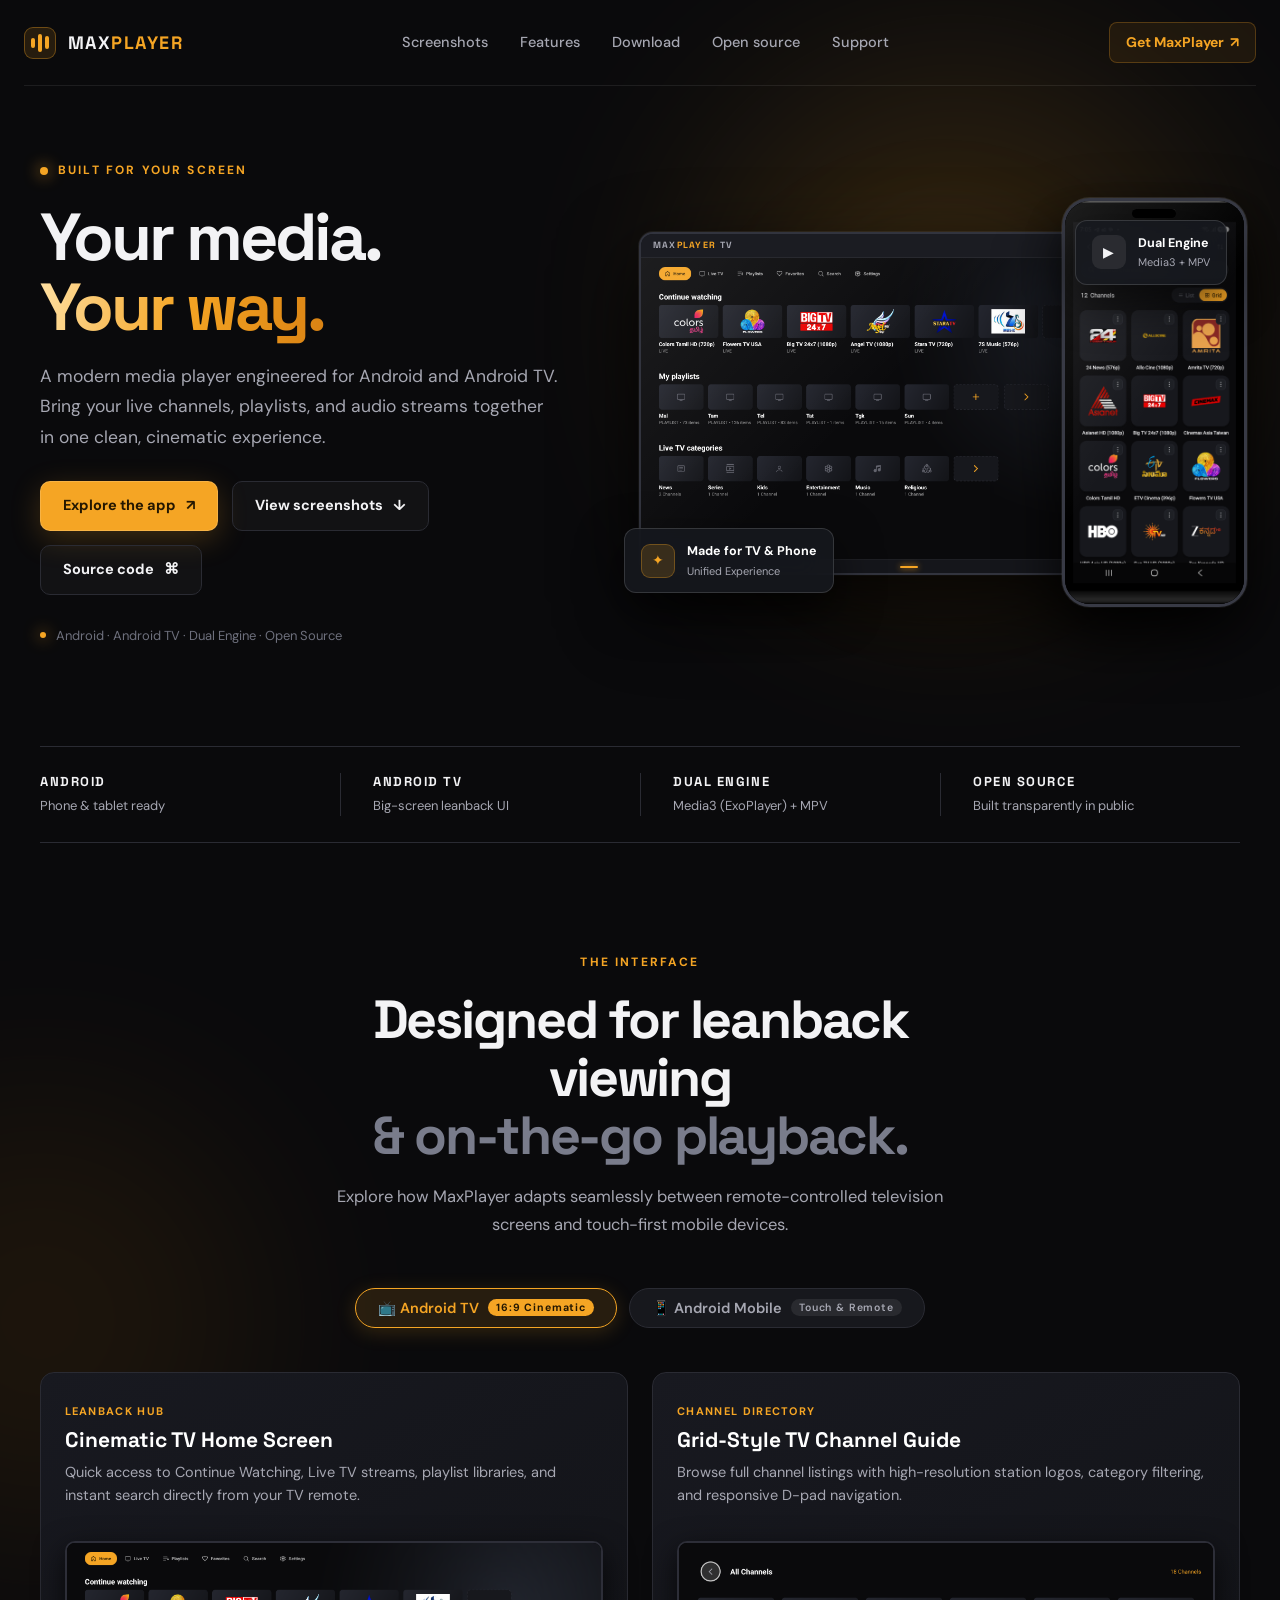
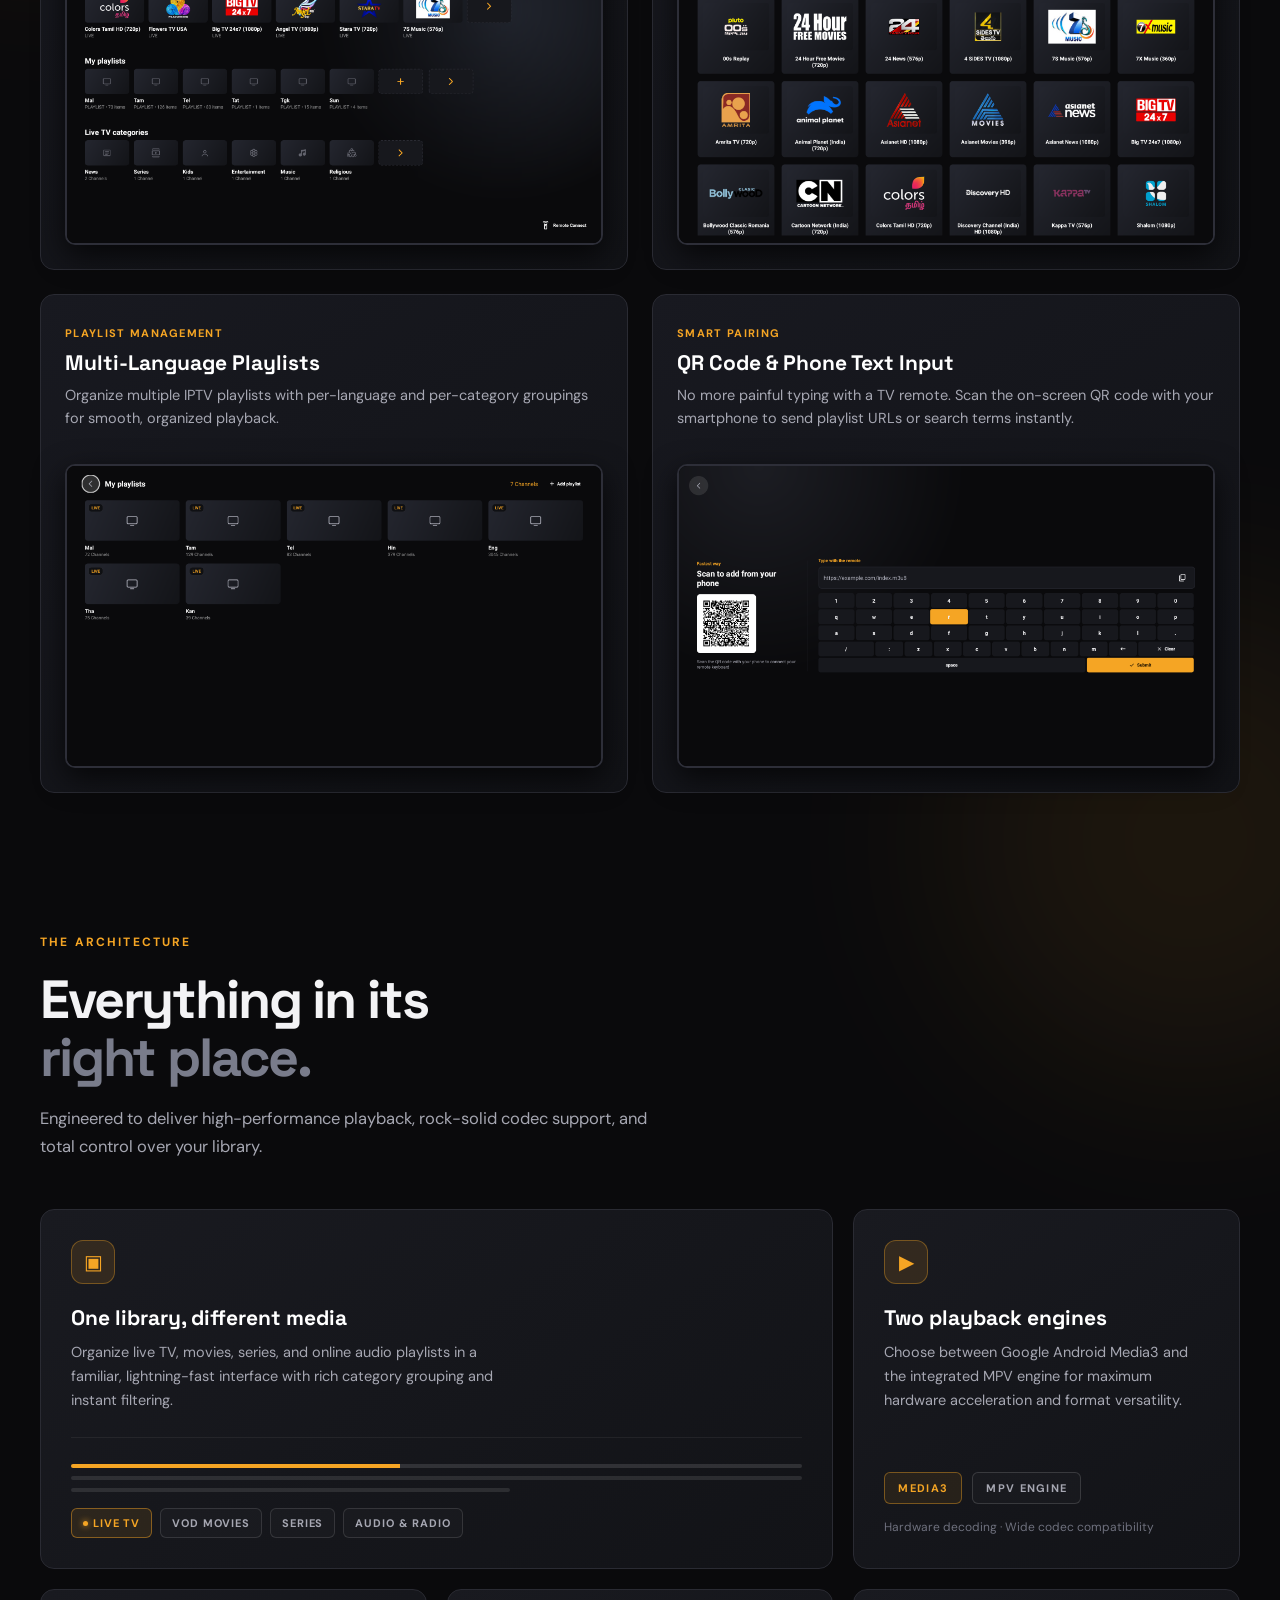
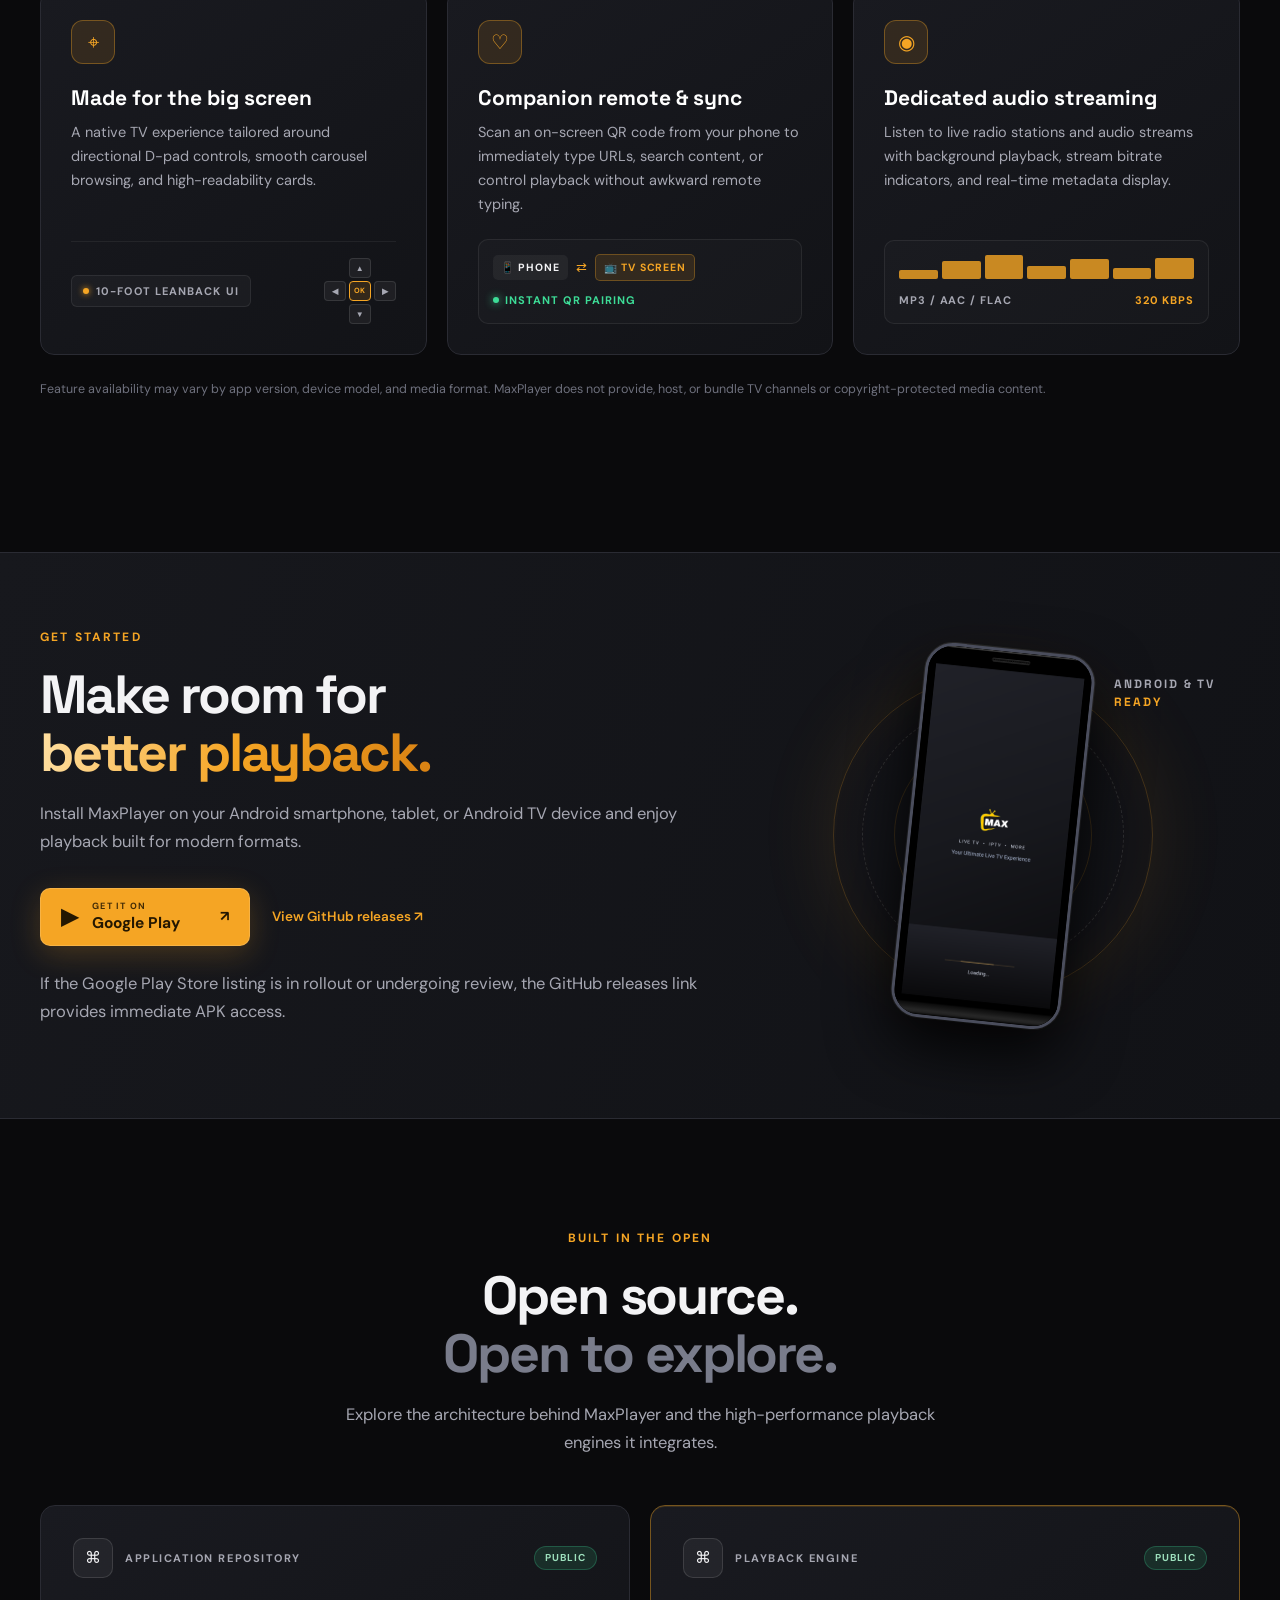
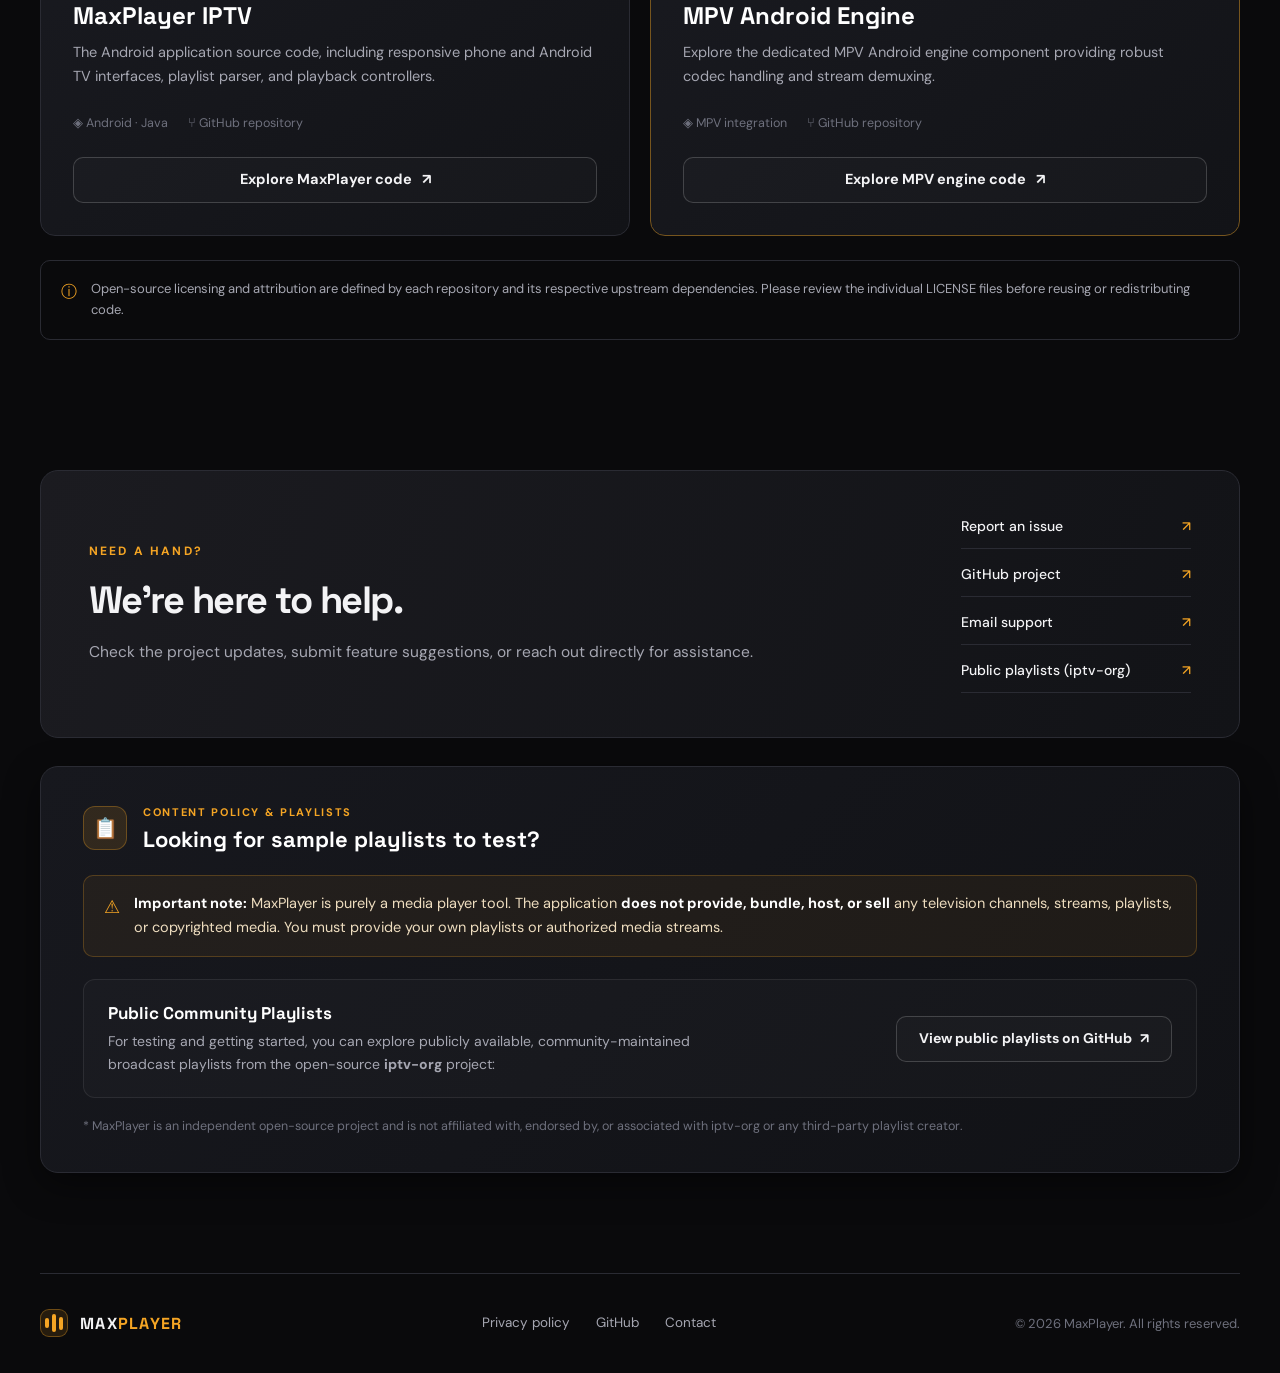
==== index.html @ a8c52d65 "Add files via upload" ====
<!doctype html>
<html lang="en">
<head>
  <meta charset="utf-8">
  <meta name="viewport" content="width=device-width, initial-scale=1">
  <meta name="theme-color" content="#0A0A0C">
  <meta name="description" content="MaxPlayer — a modern IPTV and media player for Android and Android TV with dual playback engine support (Media3 & MPV).">
  
  <!-- Open Graph / Facebook -->
  <meta property="og:type" content="website">
  <meta property="og:site_name" content="MaxPlayer">
  <meta property="og:title" content="MaxPlayer — Your media, your way">
  <meta property="og:description" content="A modern media player engineered for Android and Android TV with dual playback engine support (Media3 & MPV).">
  <meta property="og:image" content="assets/phone/grid-movies.png">

  <!-- Twitter -->
  <meta name="twitter:card" content="summary_large_image">
  <meta name="twitter:title" content="MaxPlayer — Your media, your way">
  <meta name="twitter:description" content="A modern media player engineered for Android and Android TV with dual playback engine support (Media3 & MPV).">
  <meta name="twitter:image" content="assets/phone/grid-movies.png">

  <title>MaxPlayer — Your media, your way</title>
  <link rel="icon" href="assets/favicon.svg" type="image/svg+xml">
  <link rel="apple-touch-icon" href="assets/favicon.svg">
  <link rel="preconnect" href="https://fonts.googleapis.com">
  <link rel="preconnect" href="https://fonts.gstatic.com" crossorigin>
  <link href="https://fonts.googleapis.com/css2?family=DM+Sans:ital,opsz,wght@0,9..40,400;0,9..40,500;0,9..40,600;0,9..40,700;1,9..40,400&family=Space+Grotesk:wght@400;500;600;700&display=swap" rel="stylesheet">
  <link rel="stylesheet" href="styles.css">

  <!-- Structured Data (JSON-LD) -->
  <script type="application/ld+json">
  {
    "@context": "https://schema.org",
    "@type": "SoftwareApplication",
    "name": "MaxPlayer",
    "operatingSystem": "Android, Android TV",
    "applicationCategory": "MultimediaApplication",
    "offers": {
      "@type": "Offer",
      "price": "0",
      "priceCurrency": "USD"
    },
    "author": {
      "@type": "Organization",
      "name": "Maxlab Solution"
    },
    "description": "Modern media player for Android and Android TV with dual playback engine support (Media3 & MPV)."
  }
  </script>
</head>
<body>
  <div class="ambient ambient-one"></div>
  <div class="ambient ambient-two"></div>
  <div class="ambient ambient-three"></div>

  <header class="site-header">
    <a class="brand" href="#home" aria-label="MaxPlayer home">
      <span class="brand-mark"><span></span><span></span><span></span></span>
      <span>MAX<span class="accent">PLAYER</span></span>
    </a>
    <button class="menu-toggle" aria-label="Open navigation" aria-expanded="false">☰</button>
    <nav class="nav-links">
      <a href="#screens">Screenshots</a>
      <a href="#features">Features</a>
      <a href="#download">Download</a>
      <a href="#opensource">Open source</a>
      <a href="#support">Support</a>
    </nav>
    <a class="header-cta" href="#download">Get MaxPlayer <span>↗</span></a>
  </header>

  <main id="home">
    <!-- Hero Section -->
    <section class="hero section-wrap">
      <div class="hero-copy">
        <div class="eyebrow"><span class="pulse"></span> BUILT FOR YOUR SCREEN</div>
        <h1>Your media.<br><span class="gradient-text">Your way.</span></h1>
        <p class="hero-lead">A modern media player engineered for Android and Android TV. Bring your live channels, playlists, and audio streams together in one clean, cinematic experience.</p>
        <div class="hero-actions">
          <a class="button button-primary" href="#download">Explore the app <span>↗</span></a>
          <a class="button button-quiet" href="#screens">View screenshots <span>↓</span></a>
          <a class="button button-quiet" href="https://github.com/mr-bipolar/maxPlayer-iptv" target="_blank" rel="noopener noreferrer">Source code <span>⌘</span></a>
        </div>
        <div class="hero-meta"><span class="meta-dot"></span> Android · Android TV · Dual Engine · Open Source</div>
      </div>

      <div class="hero-art" aria-label="MaxPlayer user interface showcase">
        <div class="screen-glow"></div>
        <div class="hero-device-stage">
          <!-- Android TV Mockup -->
          <div class="hero-tv-mockup">
            <div class="tv-bezel-top">
              <span class="tv-brand-pill">MAX<span>PLAYER</span> TV</span>
              <span class="tv-status-badge"><i></i> LIVE</span>
            </div>
            <div class="tv-screen-wrap">
              <img src="assets/Tv/Img_1793878780.png" alt="MaxPlayer on Android TV home interface" class="zoomable-img" data-caption="MaxPlayer Android TV Home Screen" loading="eager" fetchpriority="high" decoding="async">
              <div class="tv-screen-glass"></div>
            </div>
            <div class="tv-bezel-bottom">
              <div class="tv-chin-led"></div>
            </div>
          </div>

          <!-- Android Phone Mockup (Top phone image: grid-movies / entertainment) -->
          <div class="hero-phone-mockup">
            <div class="phone-island"></div>
            <div class="phone-screen-wrap">
              <img src="assets/phone/grid-movies.png" alt="MaxPlayer on Android phone - Entertainment & Movie Grid" class="zoomable-img" data-caption="MaxPlayer Mobile - Entertainment & Movie Grid" loading="eager" fetchpriority="high" decoding="async">
              <div class="phone-glass-glare"></div>
            </div>
          </div>

          <!-- Floating Badges -->
          <div class="float-chip chip-top">
            <span class="chip-icon">▶</span>
            <span><b>Dual Engine</b><small>Media3 + MPV</small></span>
          </div>
          <div class="float-chip chip-bottom">
            <span class="chip-icon amber">✦</span>
            <span><b>Made for TV & Phone</b><small>Unified Experience</small></span>
          </div>
        </div>
      </div>
    </section>

    <!-- Trust Strip -->
    <section class="trust-strip section-wrap">
      <div><strong>ANDROID</strong><span>Phone & tablet ready</span></div>
      <div><strong>ANDROID TV</strong><span>Big-screen leanback UI</span></div>
      <div><strong>DUAL ENGINE</strong><span>Media3 (ExoPlayer) + MPV</span></div>
      <div><strong>OPEN SOURCE</strong><span>Built transparently in public</span></div>
    </section>

    <!-- Screenshots Showcase Section -->
    <section class="section-wrap section-block screens-section" id="screens">
      <div class="section-heading centered">
        <div class="eyebrow">THE INTERFACE</div>
        <h2>Designed for leanback viewing<br><span class="muted-heading">& on-the-go playback.</span></h2>
        <p>Explore how MaxPlayer adapts seamlessly between remote-controlled television screens and touch-first mobile devices.</p>
      </div>

      <!-- Tab Switcher -->
      <div class="screens-tabs-wrap">
        <button class="tab-btn active" data-tab="tv">
          <span>📺 Android TV</span>
          <span class="tab-badge">16:9 Cinematic</span>
        </button>
        <button class="tab-btn" data-tab="phone">
          <span>📱 Android Mobile</span>
          <span class="tab-badge">Touch & Remote</span>
        </button>
      </div>

      <!-- TV Screenshots Grid -->
      <div class="screens-tab-content active" id="tab-tv">
        <div class="tv-showcase-grid">
          <article class="tv-card">
            <div class="tv-card-header">
              <span class="tv-card-badge">LEANBACK HUB</span>
              <h3>Cinematic TV Home Screen</h3>
              <p>Quick access to Continue Watching, Live TV streams, playlist libraries, and instant search directly from your TV remote.</p>
            </div>
            <div class="tv-device-frame zoomable-img" data-caption="MaxPlayer Android TV - Cinematic Home Screen" data-src="assets/Tv/Img_1793878780.png">
              <img src="assets/Tv/Img_1793878780.png" alt="MaxPlayer TV Home and Continue Watching screen" loading="lazy" decoding="async">
              <div class="zoom-overlay"><span>🔍 Click to preview</span></div>
            </div>
          </article>

          <article class="tv-card">
            <div class="tv-card-header">
              <span class="tv-card-badge">CHANNEL DIRECTORY</span>
              <h3>Grid-Style TV Channel Guide</h3>
              <p>Browse full channel listings with high-resolution station logos, category filtering, and responsive D-pad navigation.</p>
            </div>
            <div class="tv-device-frame zoomable-img" data-caption="MaxPlayer Android TV - Channel Grid & Guide" data-src="assets/Tv/Img_1794120683.png">
              <img src="assets/Tv/Img_1794120683.png" alt="MaxPlayer TV All Channels guide view" loading="lazy" decoding="async">
              <div class="zoom-overlay"><span>🔍 Click to preview</span></div>
            </div>
          </article>

          <article class="tv-card">
            <div class="tv-card-header">
              <span class="tv-card-badge">PLAYLIST MANAGEMENT</span>
              <h3>Multi-Language Playlists</h3>
              <p>Organize multiple IPTV playlists with per-language and per-category groupings for smooth, organized playback.</p>
            </div>
            <div class="tv-device-frame zoomable-img" data-caption="MaxPlayer Android TV - Multi-Playlist Management" data-src="assets/Tv/Img_1794120701.png">
              <img src="assets/Tv/Img_1794120701.png" alt="MaxPlayer TV Playlist organization" loading="lazy" decoding="async">
              <div class="zoom-overlay"><span>🔍 Click to preview</span></div>
            </div>
          </article>

          <article class="tv-card">
            <div class="tv-card-header">
              <span class="tv-card-badge">SMART PAIRING</span>
              <h3>QR Code & Phone Text Input</h3>
              <p>No more painful typing with a TV remote. Scan the on-screen QR code with your smartphone to send playlist URLs or search terms instantly.</p>
            </div>
            <div class="tv-device-frame zoomable-img" data-caption="MaxPlayer Android TV - Remote Pairing & QR Sync" data-src="assets/Tv/Img_1793879588.png">
              <img src="assets/Tv/Img_1793879588.png" alt="MaxPlayer TV Smart QR Code input screen" loading="lazy" decoding="async">
              <div class="zoom-overlay"><span>🔍 Click to preview</span></div>
            </div>
          </article>
        </div>
      </div>

      <!-- Phone Screenshots Grid -->
      <div class="screens-tab-content" id="tab-phone">
        <div class="phone-showcase-grid">
          <article class="phone-card">
            <div class="phone-card-frame zoomable-img" data-caption="MaxPlayer Mobile - Entertainment & Movie Grid" data-src="assets/phone/grid-movies.png">
              <img src="assets/phone/grid-movies.png" alt="MaxPlayer phone movie and channel poster grid" loading="lazy" decoding="async">
              <div class="zoom-overlay"><span>🔍 Preview</span></div>
            </div>
            <h3>Entertainment & Movies</h3>
            <p>Vibrant grid view of movie feeds, entertainment channels, and network station cards.</p>
          </article>

          <article class="phone-card">
            <div class="phone-card-frame zoomable-img" data-caption="MaxPlayer Mobile - App Splash Screen" data-src="assets/phone/splash.png">
              <img src="assets/phone/splash.png" alt="MaxPlayer splash screen" loading="lazy" decoding="async">
              <div class="zoom-overlay"><span>🔍 Preview</span></div>
            </div>
            <h3>Cinematic Splash</h3>
            <p>Clean and fast application startup designed for instant media player access.</p>
          </article>

          <article class="phone-card">
            <div class="phone-card-frame zoomable-img" data-caption="MaxPlayer Mobile - Channels & Navigation" data-src="assets/phone/Img_20261114_082816.png">
              <img src="assets/phone/Img_20261114_082816.png" alt="MaxPlayer phone channel browser" loading="lazy" decoding="async">
              <div class="zoom-overlay"><span>🔍 Preview</span></div>
            </div>
            <h3>Intuitive Channel Guide</h3>
            <p>Fast search and clean bottom navigation across Channels, Playlists, Favorites, and Settings.</p>
          </article>

          <article class="phone-card">
            <div class="phone-card-frame zoomable-img" data-caption="MaxPlayer Mobile - Live Schedule Guide" data-src="assets/phone/Img_20261114_082834.png">
              <img src="assets/phone/Img_20261114_082834.png" alt="MaxPlayer phone live schedule guide" loading="lazy" decoding="async">
              <div class="zoom-overlay"><span>🔍 Preview</span></div>
            </div>
            <h3>Live Schedule & EPG</h3>
            <p>See live broadcast tags, channel bitrates, and programming details at a glance.</p>
          </article>

          <article class="phone-card">
            <div class="phone-card-frame zoomable-img" data-caption="MaxPlayer Mobile - Dual Playback Engine Selection" data-src="assets/phone/Img_20261114_082921.png">
              <img src="assets/phone/Img_20261114_082921.png" alt="MaxPlayer phone preferred player selector" loading="lazy" decoding="async">
              <div class="zoom-overlay"><span>🔍 Preview</span></div>
            </div>
            <h3>Dual Engine Selector</h3>
            <p>Seamlessly switch between Google Media3 (ExoPlayer) and MPV for broad codec compatibility.</p>
          </article>

          <article class="phone-card">
            <div class="phone-card-frame zoomable-img" data-caption="MaxPlayer Mobile - TV Remote Companion" data-src="assets/phone/Img_20261114_083005.png">
              <img src="assets/phone/Img_20261114_083005.png" alt="MaxPlayer phone TV remote companion" loading="lazy" decoding="async">
              <div class="zoom-overlay"><span>🔍 Preview</span></div>
            </div>
            <h3>TV Remote Companion</h3>
            <p>Scan your TV screen QR code to type playlist URLs or navigate directly from your smartphone.</p>
          </article>
        </div>
      </div>
    </section>

    <!-- Features Section (THE ARCHITECTURE) - Clean Non-Image Design -->
    <section class="section-wrap section-block" id="features">
      <div class="section-heading">
        <div class="eyebrow">THE ARCHITECTURE</div>
        <h2>Everything in its<br><span class="muted-heading">right place.</span></h2>
        <p>Engineered to deliver high-performance playback, rock-solid codec support, and total control over your library.</p>
      </div>

      <div class="feature-grid">
        <article class="feature-card feature-wide">
          <div class="feature-card-content">
            <div class="feature-icon">▣</div>
            <h3>One library, different media</h3>
            <p>Organize live TV, movies, series, and online audio playlists in a familiar, lightning-fast interface with rich category grouping and instant filtering.</p>
          </div>
          <div class="library-visual">
            <div class="library-line active"></div>
            <div class="library-line"></div>
            <div class="library-line short"></div>
            <div class="library-pills">
              <span class="active"><i></i> LIVE TV</span>
              <span>VOD MOVIES</span>
              <span>SERIES</span>
              <span>AUDIO & RADIO</span>
            </div>
          </div>
        </article>

        <article class="feature-card">
          <div class="feature-card-content">
            <div class="feature-icon">▶</div>
            <h3>Two playback engines</h3>
            <p>Choose between Google Android Media3 and the integrated MPV engine for maximum hardware acceleration and format versatility.</p>
          </div>
          <div>
            <div class="engine-tags">
              <span class="engine-pill active">MEDIA3</span>
              <span class="engine-pill">MPV ENGINE</span>
            </div>
            <div class="card-caption-tag">Hardware decoding · Wide codec compatibility</div>
          </div>
        </article>

        <article class="feature-card">
          <div class="feature-card-content">
            <div class="feature-icon">⌖</div>
            <h3>Made for the big screen</h3>
            <p>A native TV experience tailored around directional D-pad controls, smooth carousel browsing, and high-readability cards.</p>
          </div>
          <div class="tv-control-visual">
            <div class="tv-preview-capsule">
              <span class="tv-dot"></span>
              <span>10-FOOT LEANBACK UI</span>
            </div>
            <div class="dpad-mini">
              <span class="dpad-btn">▲</span>
              <div class="dpad-row">
                <span class="dpad-btn">◀</span>
                <span class="dpad-btn dpad-center">OK</span>
                <span class="dpad-btn">▶</span>
              </div>
              <span class="dpad-btn">▼</span>
            </div>
          </div>
        </article>

        <article class="feature-card">
          <div class="feature-card-content">
            <div class="feature-icon">♡</div>
            <h3>Companion remote & sync</h3>
            <p>Scan an on-screen QR code from your phone to immediately type URLs, search content, or control playback without awkward remote typing.</p>
          </div>
          <div class="remote-sync-visual">
            <div class="sync-devices">
              <span class="device-pill">📱 PHONE</span>
              <span class="sync-arrow">⇄</span>
              <span class="device-pill accent">📺 TV SCREEN</span>
            </div>
            <span class="sync-status"><i></i> INSTANT QR PAIRING</span>
          </div>
        </article>

        <article class="feature-card">
          <div class="feature-card-content">
            <div class="feature-icon">◉</div>
            <h3>Dedicated audio streaming</h3>
            <p>Listen to live radio stations and audio streams with background playback, stream bitrate indicators, and real-time metadata display.</p>
          </div>
          <div class="audio-stream-visual">
            <div class="equalizer-bars">
              <span></span><span></span><span></span><span></span><span></span><span></span><span></span>
            </div>
            <div class="audio-stream-meta">
              <span class="audio-badge">MP3 / AAC / FLAC</span>
              <span class="bitrate-badge">320 KBPS</span>
            </div>
          </div>
        </article>
      </div>
      <p class="fine-print">Feature availability may vary by app version, device model, and media format. MaxPlayer does not provide, host, or bundle TV channels or copyright-protected media content.</p>
    </section>

    <!-- Download Section -->
    <section class="download-section" id="download">
      <div class="section-wrap download-inner">
        <div>
          <div class="eyebrow">GET STARTED</div>
          <h2>Make room for<br><span class="gradient-text">better playback.</span></h2>
          <p>Install MaxPlayer on your Android smartphone, tablet, or Android TV device and enjoy playback built for modern formats.</p>
          <div class="download-actions">
            <a class="button button-primary" href="https://play.google.com/store/apps/details?id=com.aaronmaxlab.maxplayer" target="_blank" rel="noopener noreferrer">
              <span class="play-store-icon">▶</span>
              <span><small>GET IT ON</small><b>Google Play</b></span>
              <span class="arrow">↗</span>
            </a>
            <a class="text-link" href="https://github.com/mr-bipolar/maxPlayer-iptv/releases" target="_blank" rel="noopener noreferrer">View GitHub releases ↗</a>
          </div>
          <p class="fine-print">If the Google Play Store listing is in rollout or undergoing review, the GitHub releases link provides immediate APK access.</p>
        </div>

        <div class="download-orbit">
          <div class="orbit-ring"></div>
          <div class="orbit-phone-frame">
            <div class="orbit-phone-screen">
              <img src="assets/phone/splash.png" alt="MaxPlayer Android app splash screen" loading="lazy" decoding="async">
            </div>
          </div>
          <span class="orbit-label">ANDROID & TV<br><b>READY</b></span>
        </div>
      </div>
    </section>

    <!-- Open Source Section -->
    <section class="section-wrap section-block" id="opensource">
      <div class="section-heading centered">
        <div class="eyebrow">BUILT IN THE OPEN</div>
        <h2>Open source.<br><span class="muted-heading">Open to explore.</span></h2>
        <p>Explore the architecture behind MaxPlayer and the high-performance playback engines it integrates.</p>
      </div>

      <div class="source-grid">
        <article class="source-card">
          <div class="source-top">
            <span class="repo-icon">⌘</span>
            <span class="repo-label">APPLICATION REPOSITORY</span>
            <span class="public-pill">PUBLIC</span>
          </div>
          <h3>MaxPlayer IPTV</h3>
          <p>The Android application source code, including responsive phone and Android TV interfaces, playlist parser, and playback controllers.</p>
          <div class="repo-details">
            <span>◈ Android · Java</span>
            <span>⑂ GitHub repository</span>
          </div>
          <a class="button button-outline" href="https://github.com/mr-bipolar/maxPlayer-iptv" target="_blank" rel="noopener noreferrer">Explore MaxPlayer code <span>↗</span></a>
        </article>

        <article class="source-card source-card-highlight">
          <div class="source-top">
            <span class="repo-icon">⌘</span>
            <span class="repo-label">PLAYBACK ENGINE</span>
            <span class="public-pill">PUBLIC</span>
          </div>
          <h3>MPV Android Engine</h3>
          <p>Explore the dedicated MPV Android engine component providing robust codec handling and stream demuxing.</p>
          <div class="repo-details">
            <span>◈ MPV integration</span>
            <span>⑂ GitHub repository</span>
          </div>
          <a class="button button-outline" href="https://github.com/mr-bipolar/mpv-android-engine" target="_blank" rel="noopener noreferrer">Explore MPV engine code <span>↗</span></a>
        </article>
      </div>

      <div class="open-note">
        <span>ⓘ</span>
        <p>Open-source licensing and attribution are defined by each repository and its respective upstream dependencies. Please review the individual LICENSE files before reusing or redistributing code.</p>
      </div>
    </section>

    <!-- Support & Content Section -->
    <section class="section-wrap section-block support-block" id="support">
      <div class="support-panel">
        <div>
          <div class="eyebrow">NEED A HAND?</div>
          <h2>We're here to help.</h2>
          <p>Check the project updates, submit feature suggestions, or reach out directly for assistance.</p>
        </div>
        <div class="support-links">
          <a href="https://github.com/mr-bipolar/maxPlayer-iptv/issues" target="_blank" rel="noopener noreferrer">Report an issue <span>↗</span></a>
          <a href="https://github.com/mr-bipolar/maxPlayer-iptv" target="_blank" rel="noopener noreferrer">GitHub project <span>↗</span></a>
          <a href="mailto:support.maxlab@gmail.com">Email support <span>↗</span></a>
          <a href="https://github.com/iptv-org/iptv/blob/master/PLAYLISTS.md" target="_blank" rel="noopener noreferrer">Public playlists (iptv-org) <span>↗</span></a>
        </div>
      </div>

      <!-- Playlist & Content Policy Card -->
      <div class="playlist-info-card">
        <div class="playlist-info-header">
          <div class="playlist-info-icon">📋</div>
          <div>
            <div class="playlist-badge">CONTENT POLICY & PLAYLISTS</div>
            <h3>Looking for sample playlists to test?</h3>
          </div>
        </div>

        <div class="playlist-info-body">
          <div class="playlist-disclaimer-box">
            <span class="warning-icon">⚠</span>
            <p><strong>Important note:</strong> MaxPlayer is purely a media player tool. The application <strong>does not provide, bundle, host, or sell</strong> any television channels, streams, playlists, or copyrighted media. You must provide your own playlists or authorized media streams.</p>
          </div>

          <div class="playlist-link-wrapper">
            <div class="playlist-link-text">
              <h4>Public Community Playlists</h4>
              <p>For testing and getting started, you can explore publicly available, community-maintained broadcast playlists from the open-source <strong>iptv-org</strong> project:</p>
            </div>
            <a class="button button-outline playlist-action-btn" href="https://github.com/iptv-org/iptv/blob/master/PLAYLISTS.md" target="_blank" rel="noopener noreferrer">
              <span>View public playlists on GitHub</span>
              <span>↗</span>
            </a>
          </div>
          <p class="playlist-footer-note">* MaxPlayer is an independent open-source project and is not affiliated with, endorsed by, or associated with iptv-org or any third-party playlist creator.</p>
        </div>
      </div>
    </section>
  </main>

  <!-- Lightbox Modal for Screenshots -->
  <div class="lightbox-modal" id="lightboxModal" aria-hidden="true" role="dialog" aria-modal="true" aria-label="Screenshot lightbox preview">
    <div class="lightbox-content">
      <button class="lightbox-close" id="lightboxClose" aria-label="Close preview">✕</button>
      <img src="data:image/svg+xml,%3Csvg xmlns='http://www.w3.org/2000/svg'/%3E" alt="Full-size screenshot preview" id="lightboxImg">
      <div class="lightbox-caption" id="lightboxCaption"></div>
    </div>
  </div>

  <!-- Footer -->
  <footer class="site-footer section-wrap">
    <a class="brand" href="#home">
      <span class="brand-mark"><span></span><span></span><span></span></span>
      <span>MAX<span class="accent">PLAYER</span></span>
    </a>
    <div class="footer-links">
      <a href="privacy.html">Privacy policy</a>
      <a href="https://github.com/mr-bipolar/maxPlayer-iptv" target="_blank" rel="noopener noreferrer">GitHub</a>
      <a href="mailto:support.maxlab@gmail.com">Contact</a>
    </div>
    <p>© <span id="year"></span> MaxPlayer. All rights reserved.</p>
  </footer>

  <script src="script.js"></script>
</body>
</html>
---- styles.css ----
:root {
  --bg: #0A0A0C;
  --bg1: #121317;
  --card: #17181D;
  --card2: #1E2025;
  --line: #2A2B33;
  --line-light: rgba(255, 255, 255, 0.1);
  --ink: #F3F3F5;
  --dim: #A6A7B2;
  --faint: #6e707d;
  --accent: #F5A524;
  --accent-light: #ffc15a;
  --accent-ink: #241701;
  --font: 'DM Sans', sans-serif;
  --display: 'Space Grotesk', sans-serif;
  --radius-sm: 8px;
  --radius-md: 14px;
  --radius-lg: 22px;
  --radius-xl: 32px;
}

* {
  box-sizing: border-box;
}

html {
  scroll-behavior: smooth;
  scroll-padding-top: 96px;
}

body {
  margin: 0;
  background: var(--bg);
  color: var(--ink);
  font-family: var(--font);
  font-size: 16px;
  line-height: 1.65;
  overflow-x: hidden;
  -webkit-font-smoothing: antialiased;
}

a {
  color: inherit;
  text-decoration: none;
}

img {
  max-width: 100%;
  height: auto;
  display: block;
}

/* Ambient glow backgrounds */
.ambient {
  position: absolute;
  z-index: -1;
  pointer-events: none;
  border-radius: 50%;
  filter: blur(100px);
  opacity: 0.14;
}

.ambient-one {
  width: 520px;
  height: 520px;
  background: #F5A524;
  top: 60px;
  right: 5%;
}

.ambient-two {
  width: 440px;
  height: 440px;
  background: #c27613;
  top: 1100px;
  left: -180px;
  opacity: 0.10;
}

.ambient-three {
  width: 480px;
  height: 480px;
  background: #F5A524;
  top: 2200px;
  right: -150px;
  opacity: 0.08;
}

/* Container */
.section-wrap {
  width: min(1200px, calc(100% - 48px));
  margin-inline: auto;
}

/* Header */
.site-header {
  height: 86px;
  width: min(1280px, calc(100% - 48px));
  margin: auto;
  display: flex;
  align-items: center;
  justify-content: space-between;
  border-bottom: 1px solid rgba(255, 255, 255, 0.08);
  position: relative;
  z-index: 20;
}

.brand {
  display: inline-flex;
  align-items: center;
  gap: 12px;
  font: 700 18px var(--display);
  letter-spacing: 0.08em;
}

.accent {
  color: var(--accent);
}

.brand-mark {
  width: 32px;
  height: 32px;
  display: flex;
  align-items: center;
  justify-content: center;
  gap: 3.5px;
  background: rgba(245, 165, 36, 0.12);
  border: 1px solid rgba(245, 165, 36, 0.35);
  border-radius: 9px;
}

.brand-mark span {
  width: 3.5px;
  border-radius: 4px;
  background: var(--accent);
}

.brand-mark span:nth-child(1) { height: 10px; }
.brand-mark span:nth-child(2) { height: 18px; }
.brand-mark span:nth-child(3) { height: 13px; }

.nav-links {
  display: flex;
  gap: 32px;
  color: var(--dim);
  font-size: 14.5px;
  font-weight: 500;
}

.nav-links a {
  transition: color 0.2s ease;
}

.nav-links a:hover,
.footer-links a:hover {
  color: var(--accent);
}

.header-cta {
  font-size: 14px;
  font-weight: 700;
  color: var(--accent);
  display: inline-flex;
  align-items: center;
  gap: 6px;
  padding: 8px 16px;
  border-radius: 8px;
  background: rgba(245, 165, 36, 0.08);
  border: 1px solid rgba(245, 165, 36, 0.25);
  transition: all 0.2s ease;
}

.header-cta:hover {
  background: rgba(245, 165, 36, 0.16);
  border-color: var(--accent);
  transform: translateY(-1px);
}

.menu-toggle {
  display: none;
  background: none;
  border: 0;
  color: var(--ink);
  font-size: 24px;
  cursor: pointer;
}

/* Hero Section */
.hero {
  min-height: 660px;
  display: grid;
  grid-template-columns: 1.05fr 1.15fr;
  align-items: center;
  gap: 48px;
  padding-top: 50px;
  padding-bottom: 75px;
}

.eyebrow {
  font-size: 12px;
  letter-spacing: 0.18em;
  font-weight: 700;
  color: var(--accent);
  display: flex;
  align-items: center;
  gap: 10px;
  text-transform: uppercase;
}

.pulse, .meta-dot {
  width: 8px;
  height: 8px;
  border-radius: 50%;
  background: var(--accent);
  box-shadow: 0 0 16px #F5A524;
}

.hero h1 {
  font: 700 clamp(44px, 5.2vw, 68px)/1.05 var(--display);
  letter-spacing: -0.045em;
  margin: 22px 0 18px;
}

.gradient-text {
  background: linear-gradient(100deg, #ffe0a3 0%, #F5A524 50%, #d98213 100%);
  -webkit-background-clip: text;
  background-clip: text;
  color: transparent;
}

.hero-lead {
  max-width: 520px;
  color: var(--dim);
  font-size: 17.5px;
  line-height: 1.75;
  margin: 0 0 28px;
}

.hero-actions {
  display: flex;
  gap: 14px;
  flex-wrap: wrap;
}

.button {
  min-height: 50px;
  padding: 0 22px;
  border-radius: 10px;
  display: inline-flex;
  align-items: center;
  justify-content: center;
  gap: 10px;
  font-size: 14.5px;
  font-weight: 700;
  transition: all 0.2s ease;
  cursor: pointer;
}

.button-primary {
  background: var(--accent);
  color: var(--accent-ink);
  box-shadow: 0 8px 30px rgba(245, 165, 36, 0.22);
  border: 1px solid rgba(255, 255, 255, 0.15);
}

.button-primary:hover {
  background: var(--accent-light);
  transform: translateY(-2px);
  box-shadow: 0 12px 36px rgba(245, 165, 36, 0.32);
}

.button-quiet {
  border: 1px solid var(--line);
  color: var(--ink);
  background: rgba(255, 255, 255, 0.03);
}

.button-quiet:hover, .button-outline:hover {
  border-color: var(--accent);
  color: var(--accent);
  background: rgba(245, 165, 36, 0.05);
  transform: translateY(-2px);
}

.hero-meta {
  margin-top: 30px;
  color: var(--faint);
  font-size: 13px;
  display: flex;
  align-items: center;
  gap: 10px;
}

.meta-dot {
  width: 6px;
  height: 6px;
}

/* Hero Showcase Visuals */
.hero-art {
  position: relative;
  display: flex;
  align-items: center;
  justify-content: center;
  padding: 20px 0;
}

.screen-glow {
  position: absolute;
  width: 440px;
  height: 440px;
  background: radial-gradient(circle, rgba(245, 165, 36, 0.18) 0%, rgba(245, 165, 36, 0.04) 55%, transparent 75%);
  filter: blur(40px);
  border-radius: 50%;
  z-index: 0;
}

.hero-device-stage {
  position: relative;
  width: 100%;
  max-width: 600px;
  z-index: 1;
}

/* TV Mockup in Hero */
.hero-tv-mockup {
  position: relative;
  width: 90%;
  border-radius: 14px;
  background: #14151a;
  border: 2px solid #32343e;
  box-shadow: 0 30px 80px rgba(0, 0, 0, 0.85), 0 0 0 1px rgba(255, 255, 255, 0.08);
  overflow: hidden;
  transition: transform 0.3s ease;
}

.tv-bezel-top {
  height: 24px;
  background: #1b1c22;
  border-bottom: 1px solid rgba(255, 255, 255, 0.06);
  display: flex;
  align-items: center;
  justify-content: space-between;
  padding: 0 12px;
}

.tv-brand-pill {
  font: 700 9px var(--display);
  letter-spacing: 0.14em;
  color: var(--dim);
}

.tv-brand-pill span {
  color: var(--accent);
}

.tv-status-badge {
  font-size: 8px;
  font-weight: 700;
  letter-spacing: 0.1em;
  color: #ff5565;
  display: flex;
  align-items: center;
  gap: 4px;
}

.tv-status-badge i {
  display: inline-block;
  width: 5px;
  height: 5px;
  background: #ff4757;
  border-radius: 50%;
  box-shadow: 0 0 8px #ff4757;
}

.tv-screen-wrap {
  position: relative;
  aspect-ratio: 16 / 9;
  background: #000;
  overflow: hidden;
}

.tv-screen-wrap img {
  width: 100%;
  height: 100%;
  object-fit: cover;
  transition: transform 0.4s ease;
}

.tv-screen-glass {
  position: absolute;
  inset: 0;
  background: linear-gradient(135deg, rgba(255, 255, 255, 0.08) 0%, rgba(255, 255, 255, 0) 45%);
  pointer-events: none;
}

.tv-bezel-bottom {
  height: 14px;
  background: #15161b;
  display: flex;
  align-items: center;
  justify-content: center;
  border-top: 1px solid rgba(255, 255, 255, 0.04);
}

.tv-chin-led {
  width: 18px;
  height: 2px;
  border-radius: 2px;
  background: var(--accent);
  box-shadow: 0 0 6px var(--accent);
}

/* Phone Mockup in Hero */
.hero-phone-mockup {
  position: absolute;
  right: -8px;
  bottom: -32px;
  width: 185px;
  border-radius: 28px;
  background: #0b0c10;
  border: 3px solid #383a45;
  box-shadow: 0 25px 60px rgba(0, 0, 0, 0.9), 0 0 0 1px rgba(255, 255, 255, 0.12);
  overflow: hidden;
  z-index: 2;
  transition: transform 0.3s ease;
}

.phone-island {
  position: absolute;
  top: 8px;
  left: 50%;
  transform: translateX(-50%);
  width: 44px;
  height: 9px;
  border-radius: 10px;
  background: #000;
  z-index: 3;
}

.phone-screen-wrap {
  position: relative;
  aspect-ratio: 792 / 1785;
  background: #000;
  overflow: hidden;
}

.phone-screen-wrap img {
  width: 100%;
  height: 100%;
  object-fit: cover;
  display: block;
}

.phone-glass-glare {
  position: absolute;
  inset: 0;
  background: linear-gradient(125deg, rgba(255, 255, 255, 0.12) 0%, rgba(255, 255, 255, 0) 50%);
  pointer-events: none;
}

/* Floating Chips in Hero */
.float-chip {
  position: absolute;
  display: flex;
  align-items: center;
  gap: 12px;
  padding: 12px 16px;
  border: 1px solid rgba(255, 255, 255, 0.14);
  background: rgba(22, 24, 30, 0.88);
  backdrop-filter: blur(16px);
  border-radius: 12px;
  box-shadow: 0 16px 45px rgba(0, 0, 0, 0.6);
  z-index: 4;
}

.chip-top {
  top: -12px;
  right: 12px;
}

.chip-bottom {
  bottom: -18px;
  left: -15px;
}

.chip-icon {
  width: 34px;
  height: 34px;
  display: grid;
  place-items: center;
  background: rgba(255, 255, 255, 0.08);
  border-radius: 9px;
  color: var(--ink);
  font-size: 14px;
}

.chip-icon.amber {
  color: var(--accent);
  background: rgba(245, 165, 36, 0.16);
  border: 1px solid rgba(245, 165, 36, 0.3);
}

.float-chip b {
  display: block;
  font-size: 12.5px;
  font-weight: 700;
  color: #fff;
}

.float-chip small {
  display: block;
  font-size: 11px;
  color: var(--dim);
}

/* Trust Strip */
.trust-strip {
  border-top: 1px solid var(--line);
  border-bottom: 1px solid var(--line);
  display: grid;
  grid-template-columns: repeat(4, 1fr);
  padding: 26px 0;
}

.trust-strip div {
  padding-left: 32px;
  border-left: 1px solid var(--line);
}

.trust-strip div:first-child {
  border: 0;
  padding-left: 0;
}

.trust-strip strong {
  display: block;
  font: 700 13px var(--display);
  letter-spacing: 0.12em;
  color: var(--ink);
}

.trust-strip span {
  display: block;
  font-size: 13px;
  color: var(--dim);
  margin-top: 5px;
}

/* Section Common */
.section-block {
  padding-top: 110px;
  padding-bottom: 30px;
}

.section-heading {
  max-width: 620px;
  margin-bottom: 48px;
}

.section-heading.centered {
  text-align: center;
  margin-inline: auto;
}

.section-heading.centered .eyebrow {
  justify-content: center;
}

.section-heading.centered p {
  margin-inline: auto;
}

.section-heading h2,
.download-inner h2,
.support-panel h2 {
  font: 700 clamp(36px, 4.2vw, 54px)/1.08 var(--display);
  letter-spacing: -0.04em;
  margin: 18px 0;
}

.section-heading p,
.download-inner p,
.support-panel p {
  color: var(--dim);
  font-size: 16.5px;
  line-height: 1.7;
}

.muted-heading {
  color: #797c8b;
}

/* Screenshots Showcase Section */
.screens-section {
  position: relative;
}

.screens-tabs-wrap {
  display: flex;
  align-items: center;
  justify-content: center;
  gap: 12px;
  margin-bottom: 44px;
}

.tab-btn {
  background: var(--card);
  border: 1px solid var(--line);
  color: var(--dim);
  padding: 10px 22px;
  border-radius: 30px;
  font-size: 14.5px;
  font-weight: 600;
  font-family: var(--font);
  cursor: pointer;
  display: inline-flex;
  align-items: center;
  gap: 9px;
  transition: all 0.2s ease;
}

.tab-btn:hover {
  border-color: rgba(245, 165, 36, 0.4);
  color: var(--ink);
}

.tab-btn.active {
  background: rgba(245, 165, 36, 0.12);
  border-color: var(--accent);
  color: var(--accent);
  box-shadow: 0 4px 20px rgba(245, 165, 36, 0.18);
}

.tab-btn .tab-badge {
  font-size: 10.5px;
  letter-spacing: 0.08em;
  padding: 2px 8px;
  border-radius: 12px;
  background: rgba(255, 255, 255, 0.08);
}

.tab-btn.active .tab-badge {
  background: var(--accent);
  color: var(--accent-ink);
  font-weight: 700;
}

.screens-tab-content {
  display: none;
}

.screens-tab-content.active {
  display: block;
  animation: fadeIn 0.3s ease forwards;
}

@keyframes fadeIn {
  from { opacity: 0; transform: translateY(8px); }
  to { opacity: 1; transform: translateY(0); }
}

/* TV Showcase Cards Grid */
.tv-showcase-grid {
  display: grid;
  grid-template-columns: repeat(2, 1fr);
  gap: 24px;
}

.tv-card {
  background: linear-gradient(150deg, #181920, #111216);
  border: 1px solid var(--line);
  border-radius: var(--radius-md);
  padding: 24px;
  transition: all 0.3s ease;
  display: flex;
  flex-direction: column;
}

.tv-card:hover {
  border-color: rgba(245, 165, 36, 0.45);
  transform: translateY(-4px);
  box-shadow: 0 20px 45px rgba(0, 0, 0, 0.65);
}

.tv-card-header {
  margin-bottom: 16px;
}

.tv-card-badge {
  display: inline-block;
  font-size: 11px;
  font-weight: 700;
  letter-spacing: 0.12em;
  color: var(--accent);
  text-transform: uppercase;
  margin-bottom: 6px;
}

.tv-card h3 {
  font: 700 21px var(--display);
  margin: 0 0 8px;
  color: #fff;
}

.tv-card p {
  color: var(--dim);
  font-size: 14.5px;
  line-height: 1.6;
  margin: 0;
}

.tv-device-frame {
  margin-top: 18px;
  border-radius: 10px;
  background: #000;
  border: 2px solid #2d2e38;
  overflow: hidden;
  box-shadow: 0 10px 30px rgba(0, 0, 0, 0.7);
  position: relative;
  cursor: pointer;
}

.tv-device-frame:hover img {
  transform: scale(1.02);
}

.tv-device-frame img {
  width: 100%;
  aspect-ratio: 16 / 9;
  object-fit: cover;
  transition: transform 0.4s ease;
}

.zoom-overlay {
  position: absolute;
  inset: 0;
  background: rgba(10, 10, 12, 0.5);
  display: flex;
  align-items: center;
  justify-content: center;
  opacity: 0;
  transition: opacity 0.25s ease;
  pointer-events: none;
}

.tv-device-frame:hover .zoom-overlay,
.phone-card-frame:hover .zoom-overlay {
  opacity: 1;
}

.zoom-overlay span {
  padding: 8px 16px;
  background: rgba(245, 165, 36, 0.95);
  color: var(--accent-ink);
  font-size: 12.5px;
  font-weight: 700;
  border-radius: 20px;
  box-shadow: 0 4px 15px rgba(0, 0, 0, 0.5);
}

/* Phone Showcase Cards Grid */
.phone-showcase-grid {
  display: grid;
  grid-template-columns: repeat(3, 1fr);
  gap: 22px;
}

.phone-card {
  background: linear-gradient(150deg, #181920, #111216);
  border: 1px solid var(--line);
  border-radius: var(--radius-md);
  padding: 22px;
  display: flex;
  flex-direction: column;
  align-items: center;
  text-align: center;
  transition: all 0.3s ease;
}

.phone-card:hover {
  border-color: rgba(245, 165, 36, 0.45);
  transform: translateY(-4px);
  box-shadow: 0 20px 45px rgba(0, 0, 0, 0.65);
}

.phone-card-frame {
  position: relative;
  width: 175px;
  border-radius: 24px;
  background: #000;
  border: 2.5px solid #333541;
  overflow: hidden;
  box-shadow: 0 15px 40px rgba(0, 0, 0, 0.7);
  margin-bottom: 20px;
  cursor: pointer;
}

.phone-card-frame:hover img {
  transform: scale(1.03);
}

.phone-card-frame img {
  width: 100%;
  aspect-ratio: 792 / 1785;
  object-fit: cover;
  transition: transform 0.4s ease;
  display: block;
}

.phone-card h3 {
  font: 700 18.5px var(--display);
  margin: 0 0 6px;
  color: #fff;
}

.phone-card p {
  color: var(--dim);
  font-size: 13.5px;
  line-height: 1.55;
  margin: 0;
}

/* Features Grid (THE ARCHITECTURE) - Clean Non-Image Design */
.feature-grid {
  display: grid;
  grid-template-columns: repeat(3, 1fr);
  gap: 20px;
}

.feature-card {
  min-height: 260px;
  background: linear-gradient(145deg, #191a20, #121317);
  border: 1px solid var(--line);
  border-radius: var(--radius-md);
  padding: 30px;
  position: relative;
  overflow: hidden;
  display: flex;
  flex-direction: column;
  justify-content: space-between;
  transition: all 0.25s ease;
}

.feature-card:hover {
  border-color: rgba(245, 165, 36, 0.4);
  transform: translateY(-3px);
  box-shadow: 0 14px 35px rgba(0, 0, 0, 0.5);
}

.feature-card.feature-wide {
  grid-column: span 2;
}

.feature-card-content {
  flex-grow: 1;
}

.feature-icon {
  width: 44px;
  height: 44px;
  border: 1px solid rgba(245, 165, 36, 0.35);
  background: rgba(245, 165, 36, 0.12);
  color: var(--accent);
  border-radius: 12px;
  display: grid;
  place-items: center;
  font-size: 20px;
  margin-bottom: 20px;
}

.feature-card h3 {
  font: 700 21px var(--display);
  margin: 0 0 10px;
  color: #fff;
}

.feature-card p {
  color: var(--dim);
  font-size: 14.5px;
  max-width: 460px;
  margin: 0;
  line-height: 1.65;
}

/* Clean Feature Card Visuals without cropped images */
.library-visual {
  margin-top: 24px;
  padding-top: 18px;
  border-top: 1px solid rgba(255, 255, 255, 0.06);
}

.library-line {
  height: 4px;
  border-radius: 4px;
  background: rgba(255, 255, 255, 0.10);
  margin: 8px 0;
}

.library-line.active {
  background: linear-gradient(90deg, var(--accent) 45%, rgba(255, 255, 255, 0.12) 45%);
}

.library-line.short {
  width: 60%;
}

.library-pills {
  display: flex;
  gap: 8px;
  margin-top: 16px;
  flex-wrap: wrap;
}

.library-pills span {
  font-style: normal;
  font-size: 11px;
  font-weight: 700;
  letter-spacing: 0.08em;
  border: 1px solid rgba(255, 255, 255, 0.12);
  padding: 5px 11px;
  border-radius: 6px;
  color: var(--dim);
  display: inline-flex;
  align-items: center;
  gap: 5px;
  background: rgba(255, 255, 255, 0.02);
}

.library-pills span.active {
  color: var(--accent);
  border-color: rgba(245, 165, 36, 0.45);
  background: rgba(245, 165, 36, 0.10);
}

.library-pills span.active i {
  display: inline-block;
  width: 5px;
  height: 5px;
  border-radius: 50%;
  background: var(--accent);
  box-shadow: 0 0 6px var(--accent);
}

.engine-tags {
  display: flex;
  gap: 10px;
  margin-top: 22px;
}

.engine-pill {
  font-style: normal;
  font-size: 11px;
  font-weight: 700;
  letter-spacing: 0.12em;
  border: 1px solid rgba(255, 255, 255, 0.14);
  padding: 6px 13px;
  border-radius: 6px;
  color: var(--dim);
  background: rgba(255, 255, 255, 0.02);
}

.engine-pill.active {
  color: var(--accent);
  border-color: rgba(245, 165, 36, 0.4);
  background: rgba(245, 165, 36, 0.08);
}

.card-caption-tag {
  font-size: 12px;
  color: var(--faint);
  margin-top: 14px;
}

.tv-control-visual {
  display: flex;
  align-items: center;
  justify-content: space-between;
  gap: 12px;
  margin-top: 22px;
  padding-top: 16px;
  border-top: 1px solid rgba(255, 255, 255, 0.06);
}

.tv-preview-capsule {
  display: inline-flex;
  align-items: center;
  gap: 7px;
  font-size: 11px;
  font-weight: 700;
  letter-spacing: 0.1em;
  color: var(--dim);
  padding: 6px 11px;
  background: rgba(255, 255, 255, 0.03);
  border-radius: 6px;
  border: 1px solid rgba(255, 255, 255, 0.08);
}

.tv-dot {
  width: 6px;
  height: 6px;
  border-radius: 50%;
  background: var(--accent);
  box-shadow: 0 0 6px var(--accent);
}

.dpad-mini {
  display: flex;
  flex-direction: column;
  align-items: center;
  gap: 3px;
}

.dpad-row {
  display: flex;
  gap: 3px;
}

.dpad-btn {
  width: 22px;
  height: 20px;
  display: grid;
  place-items: center;
  font-size: 8px;
  font-weight: 700;
  background: rgba(255, 255, 255, 0.05);
  border: 1px solid rgba(255, 255, 255, 0.10);
  border-radius: 4px;
  color: var(--dim);
}

.dpad-btn.dpad-center {
  background: rgba(245, 165, 36, 0.14);
  border-color: var(--accent);
  color: var(--accent);
  font-size: 7.5px;
}

.remote-sync-visual {
  margin-top: 22px;
  padding: 14px;
  border-radius: 10px;
  background: rgba(255, 255, 255, 0.02);
  border: 1px solid rgba(255, 255, 255, 0.07);
}

.sync-devices {
  display: flex;
  align-items: center;
  gap: 8px;
  margin-bottom: 10px;
}

.device-pill {
  font-size: 10.5px;
  font-weight: 700;
  letter-spacing: 0.08em;
  padding: 4px 8px;
  border-radius: 5px;
  background: rgba(255, 255, 255, 0.05);
  color: var(--ink);
}

.device-pill.accent {
  background: rgba(245, 165, 36, 0.12);
  border: 1px solid rgba(245, 165, 36, 0.3);
  color: var(--accent);
}

.sync-arrow {
  color: var(--accent);
  font-size: 13px;
}

.sync-status {
  font-size: 11px;
  font-weight: 700;
  letter-spacing: 0.1em;
  color: #3ddc97;
  display: flex;
  align-items: center;
  gap: 6px;
}

.sync-status i {
  display: inline-block;
  width: 6px;
  height: 6px;
  border-radius: 50%;
  background: #3ddc97;
  box-shadow: 0 0 8px #3ddc97;
}

.audio-stream-visual {
  margin-top: 22px;
  padding: 14px;
  border-radius: 10px;
  background: rgba(255, 255, 255, 0.02);
  border: 1px solid rgba(255, 255, 255, 0.07);
}

.equalizer-bars {
  display: flex;
  align-items: flex-end;
  gap: 4px;
  height: 24px;
  margin-bottom: 12px;
}

.equalizer-bars span {
  flex: 1;
  background: var(--accent);
  border-radius: 2px;
  opacity: 0.8;
}

.equalizer-bars span:nth-child(1) { height: 40%; }
.equalizer-bars span:nth-child(2) { height: 75%; }
.equalizer-bars span:nth-child(3) { height: 100%; }
.equalizer-bars span:nth-child(4) { height: 55%; }
.equalizer-bars span:nth-child(5) { height: 85%; }
.equalizer-bars span:nth-child(6) { height: 45%; }
.equalizer-bars span:nth-child(7) { height: 90%; }

.audio-stream-meta {
  display: flex;
  justify-content: space-between;
  font-size: 11px;
  font-weight: 700;
  letter-spacing: 0.08em;
}

.audio-badge {
  color: var(--dim);
}

.bitrate-badge {
  color: var(--accent);
}

.fine-print {
  font-size: 12.5px;
  color: var(--faint);
  margin-top: 24px;
  line-height: 1.6;
}

/* Download Section */
.download-section {
  margin-top: 110px;
  background: linear-gradient(110deg, #17181d, #111216);
  border-block: 1px solid var(--line);
  overflow: hidden;
}

.download-inner {
  min-height: 480px;
  display: grid;
  grid-template-columns: 1.15fr 0.85fr;
  align-items: center;
  padding-block: 75px;
  gap: 36px;
}

.download-actions {
  display: flex;
  align-items: center;
  gap: 22px;
  margin-top: 32px;
  flex-wrap: wrap;
}

.download-actions .button {
  min-width: 210px;
  justify-content: flex-start;
  gap: 14px;
  padding: 10px 20px;
}

.play-store-icon {
  font-size: 22px;
}

.download-actions small,
.download-actions b {
  display: block;
  line-height: 1.35;
}

.download-actions small {
  font-size: 9px;
  letter-spacing: 0.14em;
  opacity: 0.85;
}

.download-actions b {
  font-size: 15.5px;
}

.arrow {
  margin-left: auto;
}

.text-link {
  font-size: 13.5px;
  color: var(--accent);
  font-weight: 600;
  transition: opacity 0.2s ease;
}

.text-link:hover {
  text-decoration: underline;
  opacity: 0.9;
}

.download-orbit {
  position: relative;
  display: grid;
  place-items: center;
  height: 380px;
}

.orbit-ring {
  position: absolute;
  width: 320px;
  height: 320px;
  border: 1px solid rgba(245, 165, 36, 0.22);
  border-radius: 50%;
  box-shadow: 0 0 80px rgba(245, 165, 36, 0.1), inset 0 0 60px rgba(245, 165, 36, 0.05);
}

.orbit-ring:before,
.orbit-ring:after {
  content: "";
  position: absolute;
  inset: 28px;
  border: 1px dashed rgba(255, 255, 255, 0.12);
  border-radius: 50%;
}

.orbit-ring:after {
  inset: 60px;
  border-style: solid;
  border-color: rgba(245, 165, 36, 0.18);
}

.orbit-phone-frame {
  position: relative;
  width: 170px;
  border-radius: 28px;
  background: #08090b;
  border: 3px solid #4a4d5c;
  box-shadow: 0 25px 60px rgba(0, 0, 0, 0.9), 0 0 0 1px rgba(255, 255, 255, 0.1);
  overflow: hidden;
  transform: rotate(6deg);
  z-index: 2;
  transition: transform 0.3s ease;
}

.orbit-phone-frame:hover {
  transform: rotate(0deg) scale(1.03);
}

.orbit-phone-screen {
  aspect-ratio: 792 / 1785;
  background: #000;
  overflow: hidden;
}

.orbit-phone-screen img {
  width: 100%;
  height: 100%;
  object-fit: cover;
  display: block;
}

.orbit-label {
  position: absolute;
  right: 5%;
  top: 30px;
  font: 700 12px/1.5 var(--display);
  letter-spacing: 0.16em;
  color: var(--dim);
  z-index: 3;
}

.orbit-label b {
  color: var(--accent);
}

/* Open Source Section */
.source-grid {
  display: grid;
  grid-template-columns: 1fr 1fr;
  gap: 20px;
}

.source-card {
  background: linear-gradient(145deg, #191a20, #121317);
  border: 1px solid var(--line);
  border-radius: 15px;
  padding: 32px;
  display: flex;
  flex-direction: column;
}

.source-card-highlight {
  border-color: #76551e;
  box-shadow: inset 0 1px rgba(245, 165, 36, 0.15);
}

.source-top {
  display: flex;
  align-items: center;
  gap: 12px;
}

.repo-icon {
  width: 40px;
  height: 40px;
  border-radius: 10px;
  background: rgba(255, 255, 255, 0.05);
  border: 1px solid rgba(255, 255, 255, 0.12);
  display: grid;
  place-items: center;
  font-size: 16px;
}

.repo-label {
  font-size: 11px;
  letter-spacing: 0.14em;
  font-weight: 700;
  color: var(--dim);
}

.public-pill {
  margin-left: auto;
  color: #9de0bd;
  background: rgba(61, 220, 151, 0.12);
  border: 1px solid rgba(61, 220, 151, 0.25);
  padding: 3px 10px;
  border-radius: 20px;
  font-size: 10px;
  font-weight: 700;
  letter-spacing: 0.1em;
}

.source-card h3 {
  font: 700 24px var(--display);
  margin: 22px 0 10px;
  color: #fff;
}

.source-card p {
  color: var(--dim);
  font-size: 14.5px;
  line-height: 1.65;
  margin: 0;
  flex-grow: 1;
}

.repo-details {
  display: flex;
  gap: 20px;
  flex-wrap: wrap;
  color: var(--faint);
  font-size: 12.5px;
  margin: 24px 0;
}

.button-outline {
  border: 1px solid rgba(255, 255, 255, 0.18);
  color: var(--ink);
  min-height: 46px;
  background: rgba(255, 255, 255, 0.02);
}

.open-note {
  display: flex;
  gap: 14px;
  margin-top: 24px;
  padding: 18px 20px;
  border: 1px solid var(--line);
  border-radius: 10px;
  color: var(--dim);
  font-size: 13px;
  line-height: 1.6;
}

.open-note span {
  color: var(--accent);
  font-size: 16px;
}

.open-note p {
  margin: 0;
}

/* Support Section */
.support-block {
  padding-top: 100px;
  padding-bottom: 100px;
}

.support-panel {
  padding: 44px 48px;
  border: 1px solid var(--line);
  border-radius: 18px;
  background: linear-gradient(110deg, #1b1b20, #121317);
  display: flex;
  align-items: center;
  justify-content: space-between;
  gap: 36px;
}

.support-panel h2 {
  font-size: 38px;
}

.support-panel p {
  font-size: 15.5px;
  margin-bottom: 0;
}

.support-links {
  min-width: 230px;
  display: grid;
  gap: 14px;
}

.support-links a {
  font-size: 14px;
  font-weight: 500;
  border-bottom: 1px solid var(--line);
  padding-bottom: 10px;
  display: flex;
  justify-content: space-between;
  transition: all 0.2s ease;
}

.support-links a:hover {
  color: var(--accent);
  border-color: var(--accent);
  padding-left: 4px;
}

.support-links span {
  color: var(--accent);
}

/* Playlist Provider & Content Disclaimer Card */
.playlist-info-card {
  margin-top: 28px;
  padding: 36px 42px;
  border: 1px solid var(--line);
  border-radius: 18px;
  background: linear-gradient(135deg, #17181e, #111216);
  box-shadow: 0 12px 36px rgba(0, 0, 0, 0.45);
}

.playlist-info-header {
  display: flex;
  align-items: center;
  gap: 16px;
  margin-bottom: 22px;
}

.playlist-info-icon {
  width: 44px;
  height: 44px;
  border-radius: 12px;
  background: rgba(245, 165, 36, 0.12);
  border: 1px solid rgba(245, 165, 36, 0.3);
  color: var(--accent);
  font-size: 20px;
  display: grid;
  place-items: center;
  flex-shrink: 0;
}

.playlist-badge {
  font-size: 11px;
  letter-spacing: 0.15em;
  font-weight: 700;
  color: var(--accent);
  margin-bottom: 4px;
}

.playlist-info-header h3 {
  font: 700 22px var(--display);
  margin: 0;
  color: #fff;
}

.playlist-disclaimer-box {
  display: flex;
  gap: 14px;
  padding: 16px 20px;
  border-radius: 10px;
  background: rgba(245, 165, 36, 0.06);
  border: 1px solid rgba(245, 165, 36, 0.24);
  margin-bottom: 22px;
  align-items: flex-start;
}

.warning-icon {
  font-size: 18px;
  color: var(--accent);
  flex-shrink: 0;
  margin-top: 1px;
}

.playlist-disclaimer-box p {
  margin: 0;
  font-size: 14.5px;
  line-height: 1.65;
  color: #eeddbf;
}

.playlist-disclaimer-box strong {
  color: #fff;
}

.playlist-link-wrapper {
  display: flex;
  align-items: center;
  justify-content: space-between;
  gap: 24px;
  padding: 22px 24px;
  border-radius: 12px;
  background: rgba(255, 255, 255, 0.02);
  border: 1px solid rgba(255, 255, 255, 0.08);
  flex-wrap: wrap;
}

.playlist-link-text h4 {
  font: 700 17px var(--display);
  margin: 0 0 6px;
  color: #fff;
}

.playlist-link-text p {
  margin: 0;
  font-size: 14px;
  color: var(--dim);
  max-width: 600px;
  line-height: 1.6;
}

.playlist-action-btn {
  white-space: nowrap;
  gap: 8px;
  font-size: 14px;
}

.playlist-footer-note {
  margin: 18px 0 0;
  font-size: 12.5px;
  color: var(--faint);
  line-height: 1.6;
}

/* Footer */
.site-footer {
  min-height: 100px;
  border-top: 1px solid var(--line);
  display: flex;
  align-items: center;
  justify-content: space-between;
  gap: 24px;
}

.site-footer .brand {
  font-size: 16px;
}

.site-footer .brand-mark {
  width: 28px;
  height: 28px;
}

.footer-links {
  display: flex;
  gap: 26px;
  color: var(--dim);
  font-size: 13.5px;
}

.site-footer p {
  font-size: 13px;
  color: var(--faint);
}

/* Lightbox Modal */
.lightbox-modal {
  display: none;
  position: fixed;
  inset: 0;
  z-index: 100;
  background: rgba(0, 0, 0, 0.92);
  backdrop-filter: blur(12px);
  align-items: center;
  justify-content: center;
  padding: 30px;
  opacity: 0;
  transition: opacity 0.25s ease;
}

.lightbox-modal.active {
  display: flex;
  opacity: 1;
}

.lightbox-content {
  position: relative;
  max-width: 90vw;
  max-height: 90vh;
  display: flex;
  flex-direction: column;
  align-items: center;
}

.lightbox-content img {
  max-width: 100%;
  max-height: 82vh;
  object-fit: contain;
  border-radius: 12px;
  box-shadow: 0 25px 70px rgba(0, 0, 0, 0.9), 0 0 0 1px rgba(255, 255, 255, 0.12);
}

.lightbox-caption {
  margin-top: 14px;
  color: #fff;
  font: 600 15px var(--display);
  text-align: center;
}

.lightbox-close {
  position: absolute;
  top: -44px;
  right: -10px;
  background: rgba(255, 255, 255, 0.15);
  border: 1px solid rgba(255, 255, 255, 0.25);
  color: #fff;
  width: 36px;
  height: 36px;
  border-radius: 50%;
  font-size: 20px;
  display: grid;
  place-items: center;
  cursor: pointer;
  transition: all 0.2s ease;
}

.lightbox-close:hover {
  background: var(--accent);
  color: var(--accent-ink);
  transform: scale(1.1);
}

/* Privacy Page */
.privacy-main {
  max-width: 860px;
  padding: 90px 0 120px;
}

.privacy-main h1 {
  font: 700 clamp(40px, 5.5vw, 56px)/1.1 var(--display);
  letter-spacing: -0.04em;
  margin-bottom: 12px;
}

.privacy-main h2 {
  font: 700 23px var(--display);
  margin-top: 42px;
  margin-bottom: 14px;
  color: #fff;
  border-bottom: 1px solid rgba(255, 255, 255, 0.08);
  padding-bottom: 10px;
}

.privacy-main p,
.privacy-main li {
  color: var(--dim);
  font-size: 15.5px;
  line-height: 1.8;
}

.privacy-main ul {
  padding-left: 22px;
  margin: 14px 0 22px;
}

.privacy-main li {
  margin-bottom: 8px;
}

.permission-block {
  margin: 16px 0;
  padding: 18px 20px;
  background: rgba(255, 255, 255, 0.02);
  border: 1px solid var(--line);
  border-radius: 10px;
  transition: border-color 0.2s ease;
}

.permission-block:hover {
  border-color: rgba(245, 165, 36, 0.35);
}

.permission-header {
  display: flex;
  align-items: center;
  gap: 10px;
  flex-wrap: wrap;
  margin-bottom: 8px;
}

.permission-title {
  font-family: var(--display);
  font-size: 16px;
  font-weight: 700;
  color: #fff;
}

.permission-tag {
  font-family: monospace;
  font-size: 11.5px;
  font-weight: 600;
  padding: 3px 8px;
  border-radius: 5px;
  background: rgba(245, 165, 36, 0.12);
  color: var(--accent);
  border: 1px solid rgba(245, 165, 36, 0.3);
}

.permission-desc {
  color: var(--dim);
  font-size: 14.5px;
  line-height: 1.65;
  margin: 0;
}

.policy-meta-box {
  margin: 24px 0 32px;
  padding: 16px 20px;
  background: rgba(245, 165, 36, 0.06);
  border: 1px solid rgba(245, 165, 36, 0.22);
  border-radius: 10px;
  display: flex;
  align-items: center;
  justify-content: space-between;
  gap: 16px;
  flex-wrap: wrap;
}

.policy-meta-box span {
  font-size: 13.5px;
  color: var(--ink);
}

.policy-meta-box b {
  color: var(--accent);
}

.contact-card {
  margin-top: 20px;
  padding: 22px 24px;
  background: linear-gradient(135deg, #181920, #121317);
  border: 1px solid var(--line);
  border-radius: 12px;
}

.contact-card strong {
  display: block;
  font-size: 17px;
  font-family: var(--display);
  color: #fff;
  margin-bottom: 8px;
}

.contact-card a {
  color: var(--accent);
  font-weight: 600;
}

/* Responsive Breakpoints */
@media (max-width: 1024px) {
  .hero {
    grid-template-columns: 1fr;
    gap: 40px;
    padding-top: 40px;
  }
  .hero-art {
    margin-top: 20px;
  }
  .phone-showcase-grid {
    grid-template-columns: repeat(2, 1fr);
  }
}

@media (max-width: 850px) {
  .nav-links {
    gap: 20px;
  }
  .hero {
    gap: 20px;
  }
  .hero-tv-mockup {
    width: 95%;
  }
  .hero-phone-mockup {
    width: 160px;
    right: 0;
    bottom: -24px;
  }
  .tv-showcase-grid {
    grid-template-columns: 1fr;
  }
  .feature-grid {
    grid-template-columns: repeat(2, 1fr);
  }
  .feature-card.feature-wide {
    grid-column: span 2;
  }
  .download-inner {
    gap: 24px;
  }
  .support-panel {
    padding: 34px;
  }
}

@media (max-width: 650px) {
  .section-wrap,
  .site-header {
    width: calc(100% - 36px);
  }
  .site-header {
    height: 72px;
  }
  .menu-toggle {
    display: block;
    margin-left: auto;
    margin-right: 18px;
  }
  .header-cta {
    font-size: 12px;
    padding: 6px 12px;
  }
  .nav-links {
    display: none;
    position: absolute;
    top: 71px;
    left: 0;
    right: 0;
    padding: 20px;
    background: #17181df8;
    border: 1px solid var(--line);
    border-radius: 0 0 14px 14px;
    flex-direction: column;
    gap: 16px;
    backdrop-filter: blur(20px);
  }
  .nav-links.open {
    display: flex;
  }
  .hero {
    grid-template-columns: 1fr;
    padding-top: 40px;
    padding-bottom: 25px;
  }
  .hero h1 {
    font-size: 44px;
  }
  .hero-lead {
    font-size: 15.5px;
  }
  .hero-tv-mockup {
    width: 100%;
  }
  .hero-phone-mockup {
    width: 125px;
    right: -5px;
    bottom: -15px;
  }
  .float-chip {
    padding: 8px 12px;
  }
  .chip-top {
    top: -15px;
    right: 0;
  }
  .chip-bottom {
    bottom: -20px;
    left: 0;
  }
  .trust-strip {
    grid-template-columns: repeat(2, 1fr);
    gap: 20px;
    padding: 22px 0;
  }
  .trust-strip div {
    padding-left: 16px;
  }
  .trust-strip div:nth-child(3) {
    padding-left: 0;
    border-left: 0;
  }
  .section-block {
    padding-top: 75px;
  }
  .section-heading h2 {
    font-size: 34px;
  }
  .phone-showcase-grid {
    grid-template-columns: 1fr;
  }
  .phone-card-frame {
    width: 200px;
  }
  .feature-grid {
    grid-template-columns: 1fr;
  }
  .feature-card.feature-wide {
    grid-column: auto;
  }
  .download-section {
    margin-top: 75px;
  }
  .download-inner {
    grid-template-columns: 1fr;
    padding-block: 55px;
  }
  .download-inner h2 {
    font-size: 38px;
  }
  .download-orbit {
    height: 320px;
    margin-top: 15px;
  }
  .source-grid {
    grid-template-columns: 1fr;
  }
  .source-card {
    padding: 24px;
  }
  .support-block {
    padding-block: 75px;
  }
  .support-panel {
    display: block;
    padding: 28px 24px;
  }
  .support-panel h2 {
    font-size: 30px;
  }
  .support-links {
    margin-top: 28px;
  }
  .playlist-info-card {
    padding: 26px 20px;
  }
  .playlist-link-wrapper {
    flex-direction: column;
    align-items: stretch;
  }
  .playlist-action-btn {
    width: 100%;
    justify-content: center;
  }
  .site-footer {
    padding-block: 28px;
    flex-wrap: wrap;
  }
  .footer-links {
    order: 3;
    width: 100%;
    gap: 18px;
  }
  .site-footer p {
    margin-left: auto;
  }
  .privacy-main {
    padding-top: 60px;
  }
}

@media (prefers-reduced-motion: reduce) {
  html {
    scroll-behavior: auto;
  }
  *, *:before, *:after {
    transition: none !important;
    animation: none !important;
  }
}
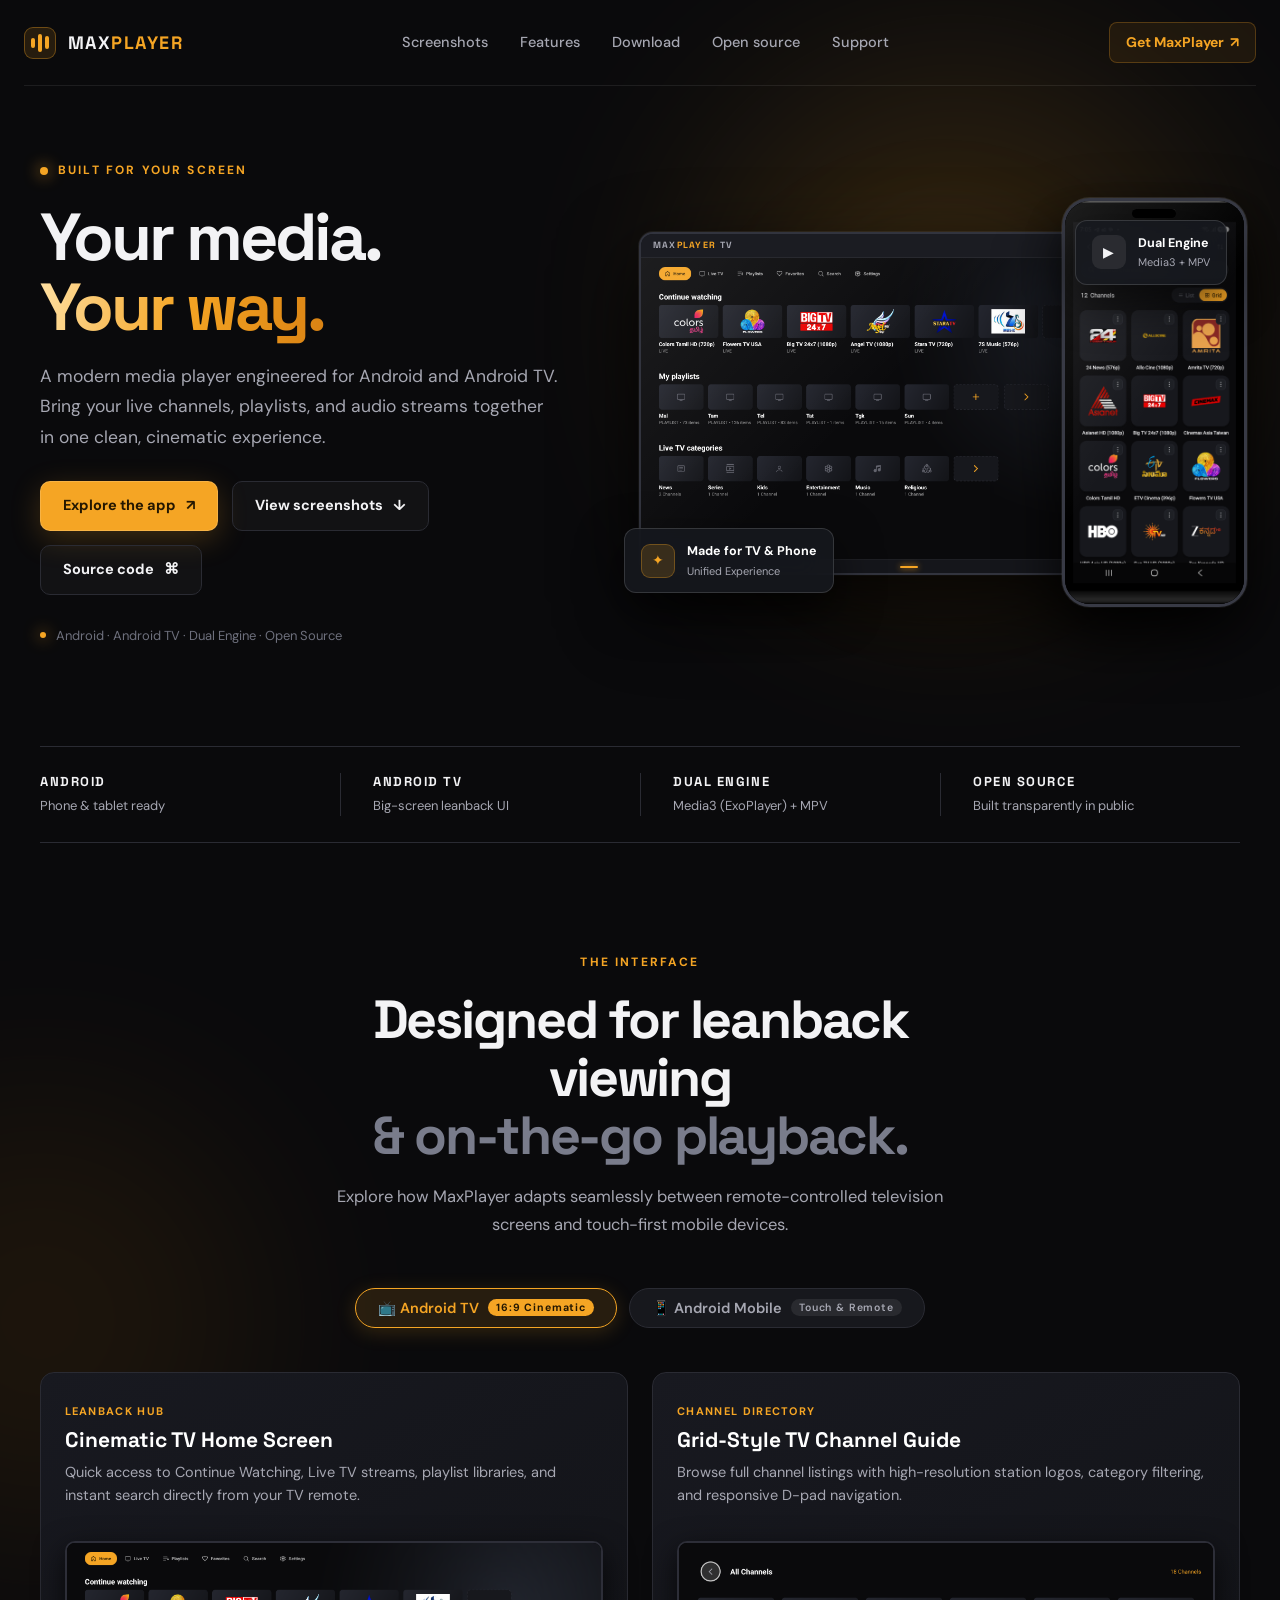
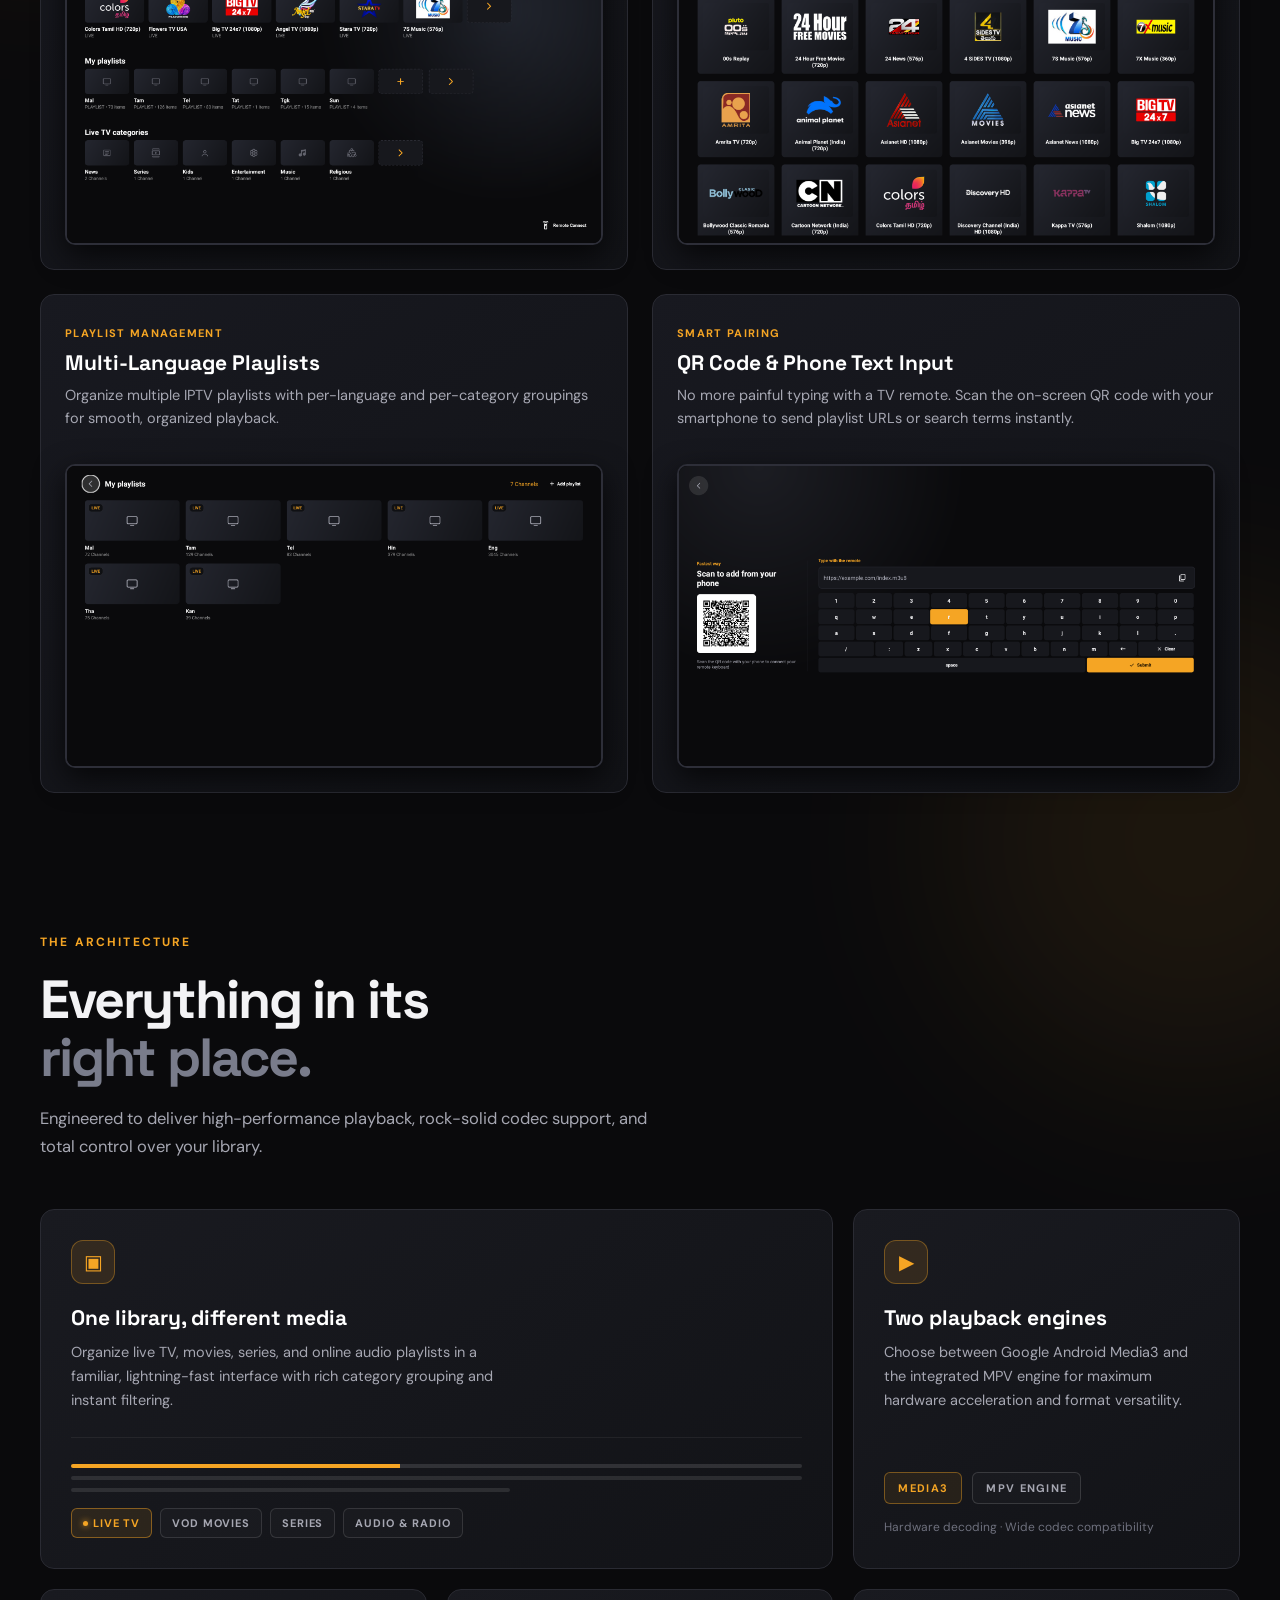
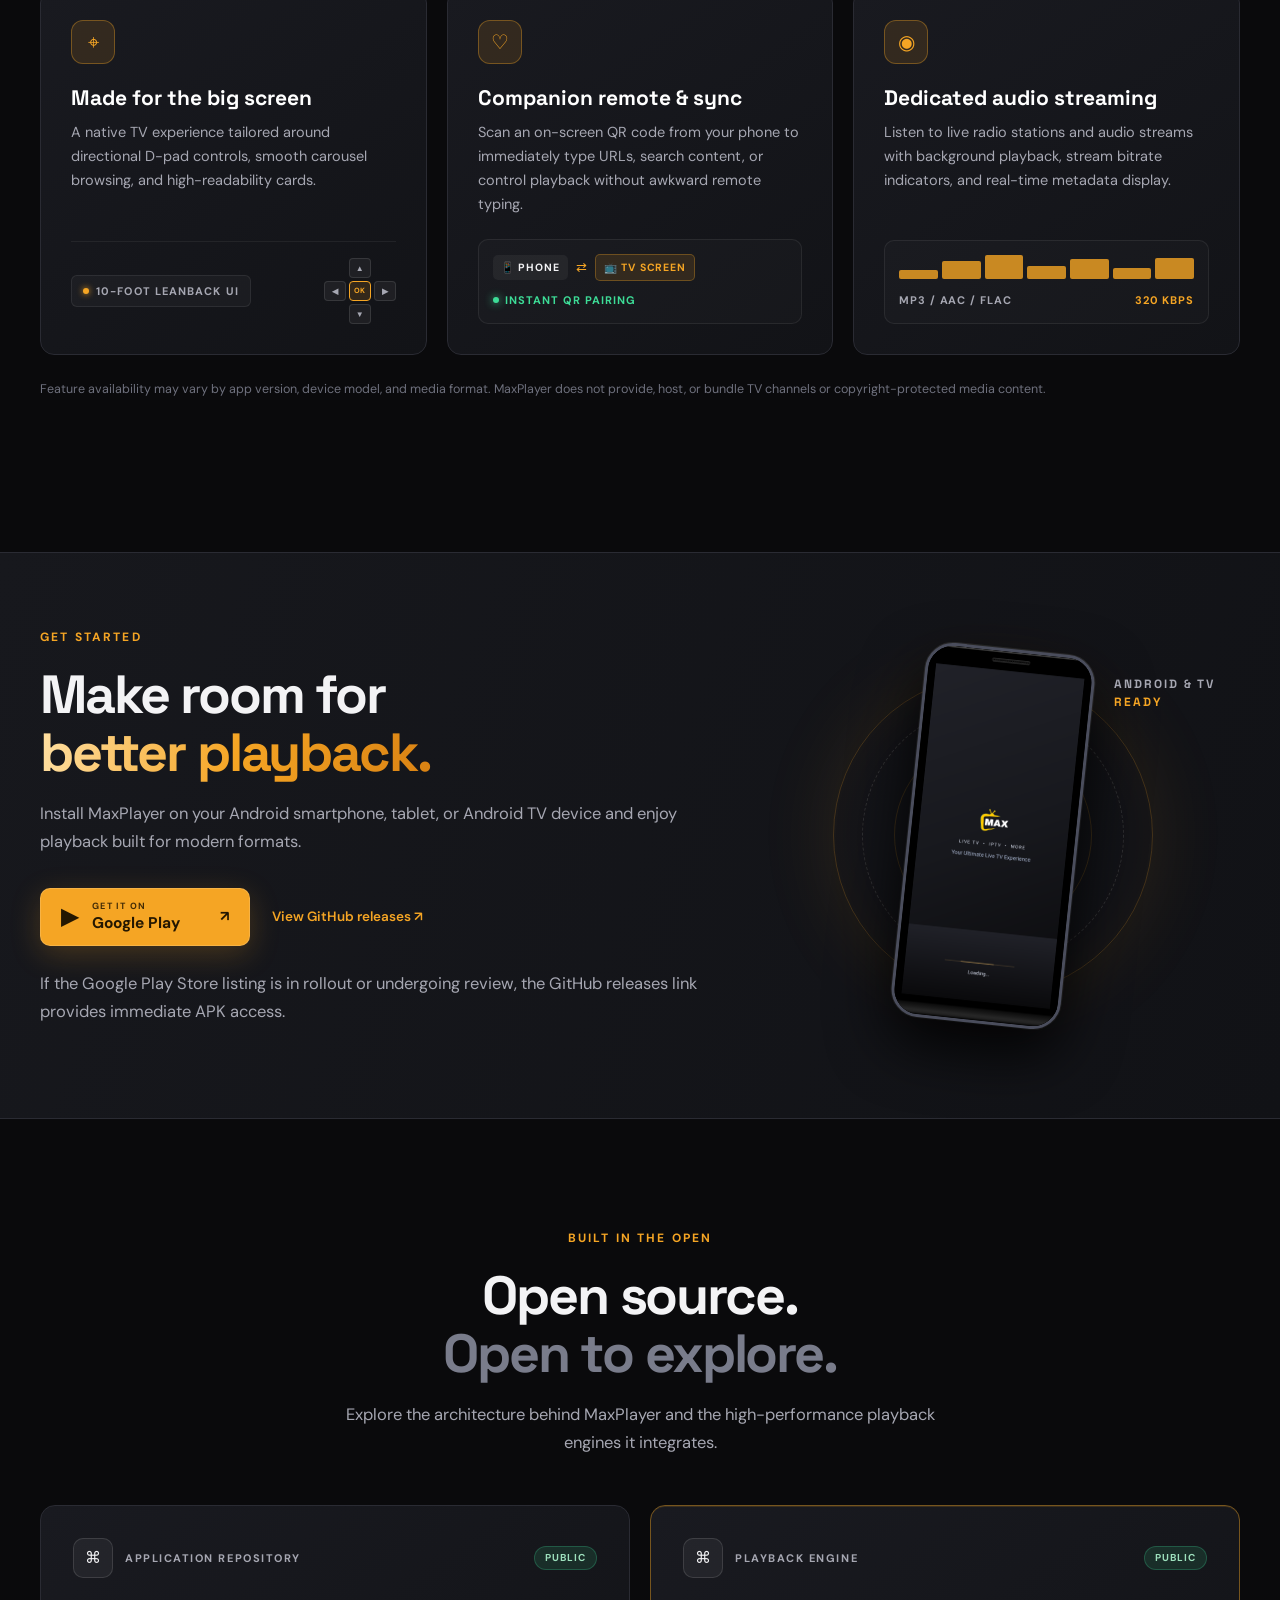
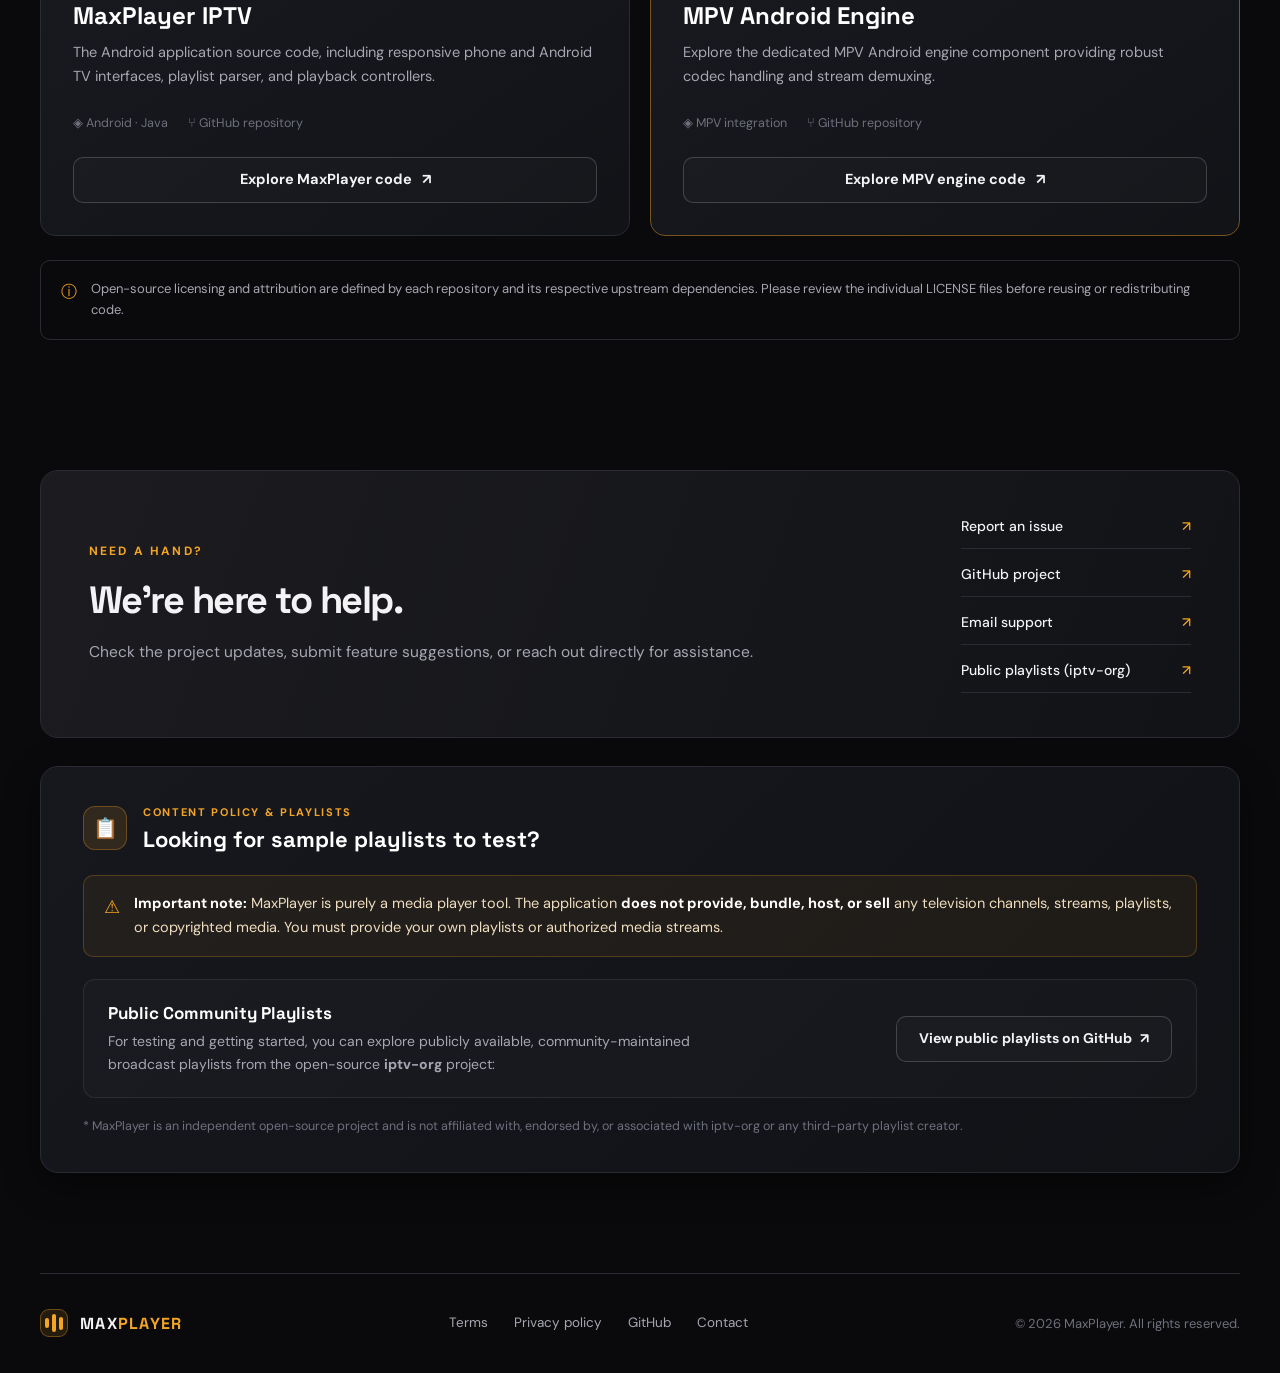
==== commit ee60549b: "Add files via upload" ====
--- a/index.html
+++ b/index.html
@@ -507,6 +507,7 @@
       <span>MAX<span class="accent">PLAYER</span></span>
     </a>
     <div class="footer-links">
+      <a href="terms.html">Terms</a>
       <a href="privacy.html">Privacy policy</a>
       <a href="https://github.com/mr-bipolar/maxPlayer-iptv" target="_blank" rel="noopener noreferrer">GitHub</a>
       <a href="mailto:support.maxlab@gmail.com">Contact</a>
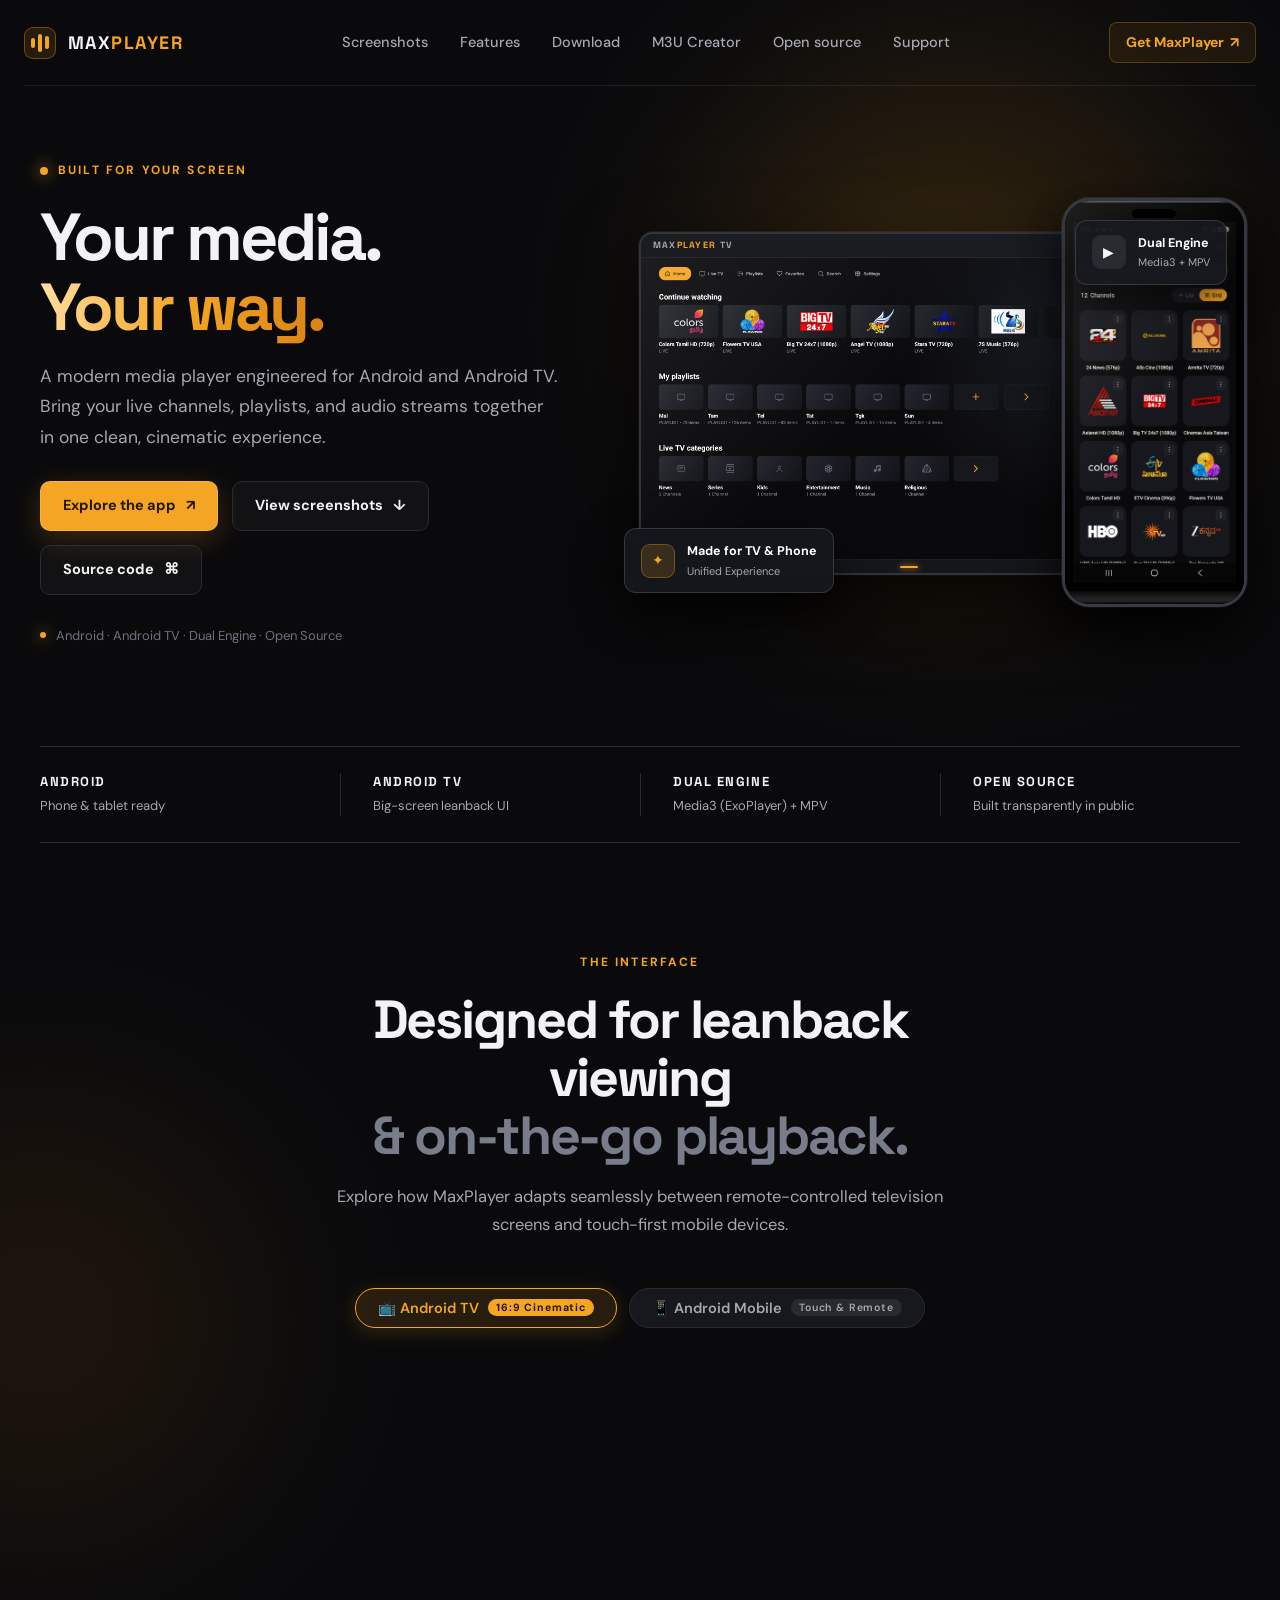
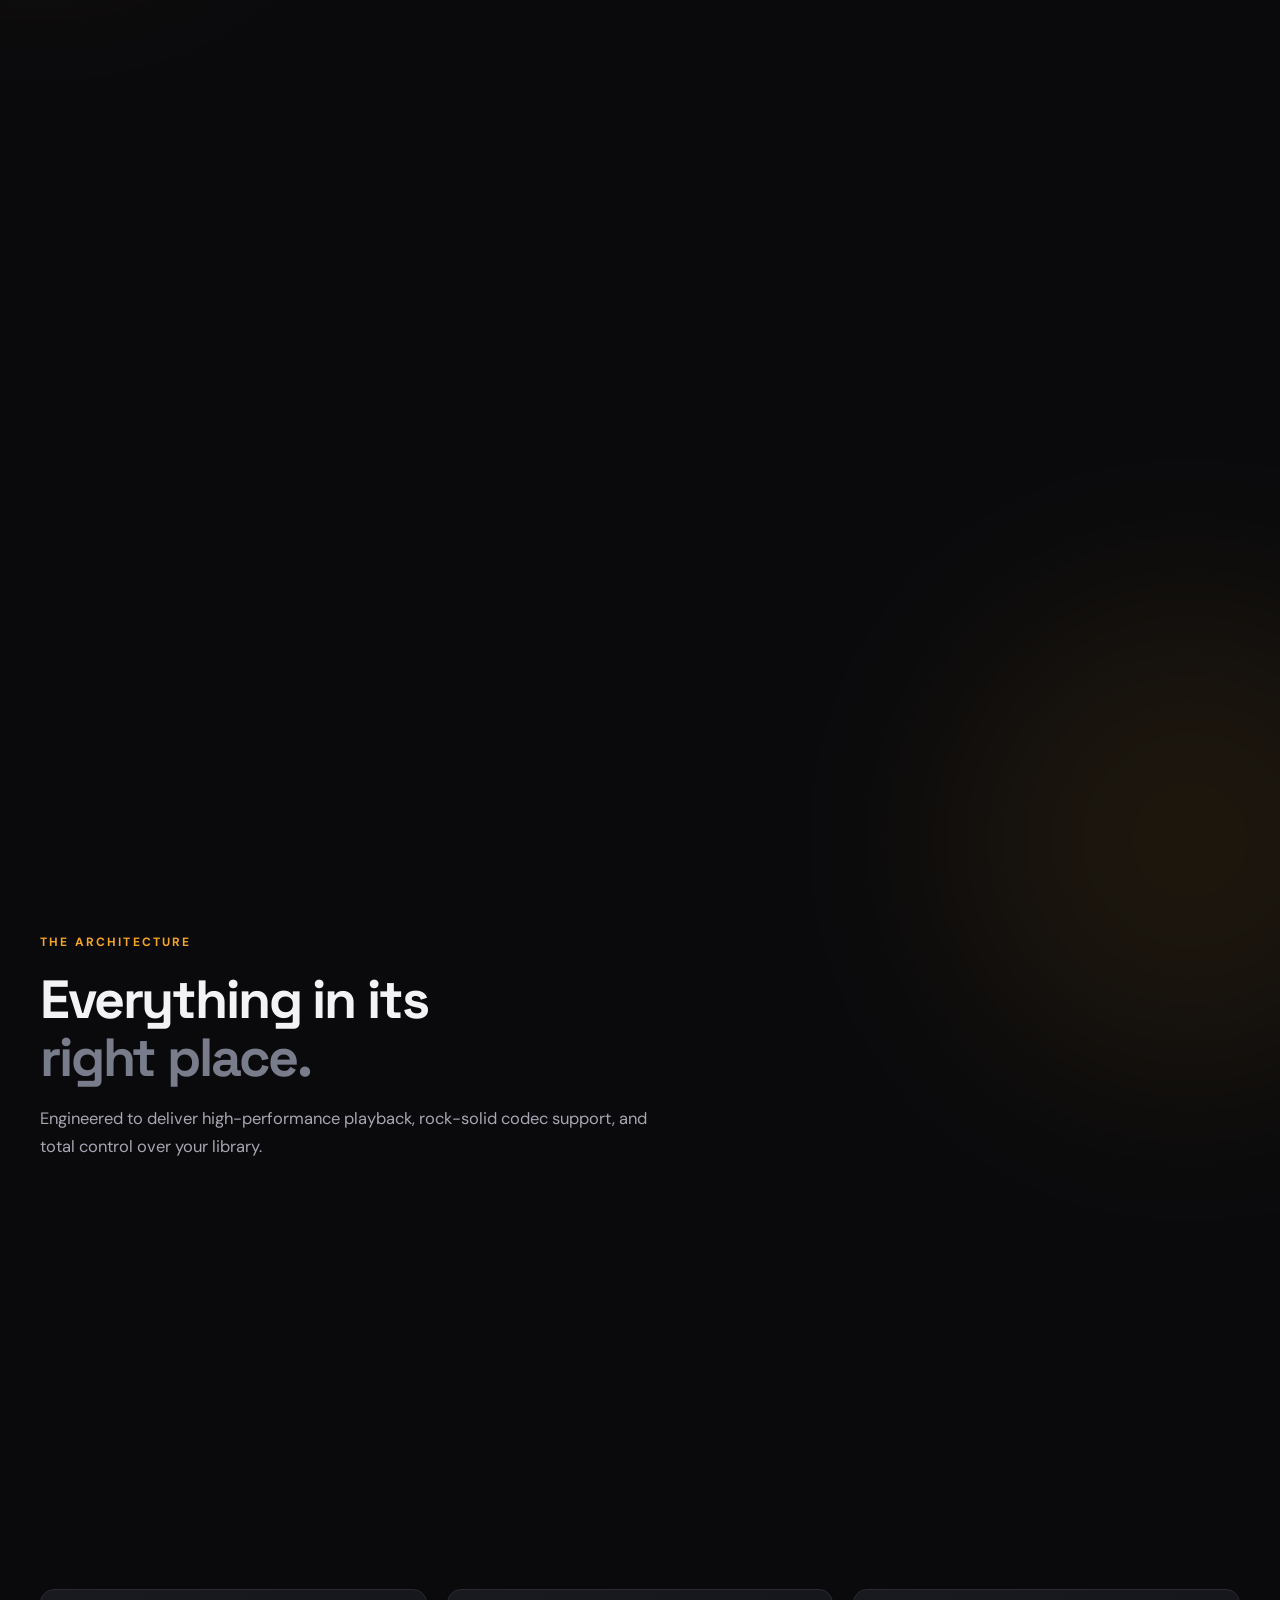
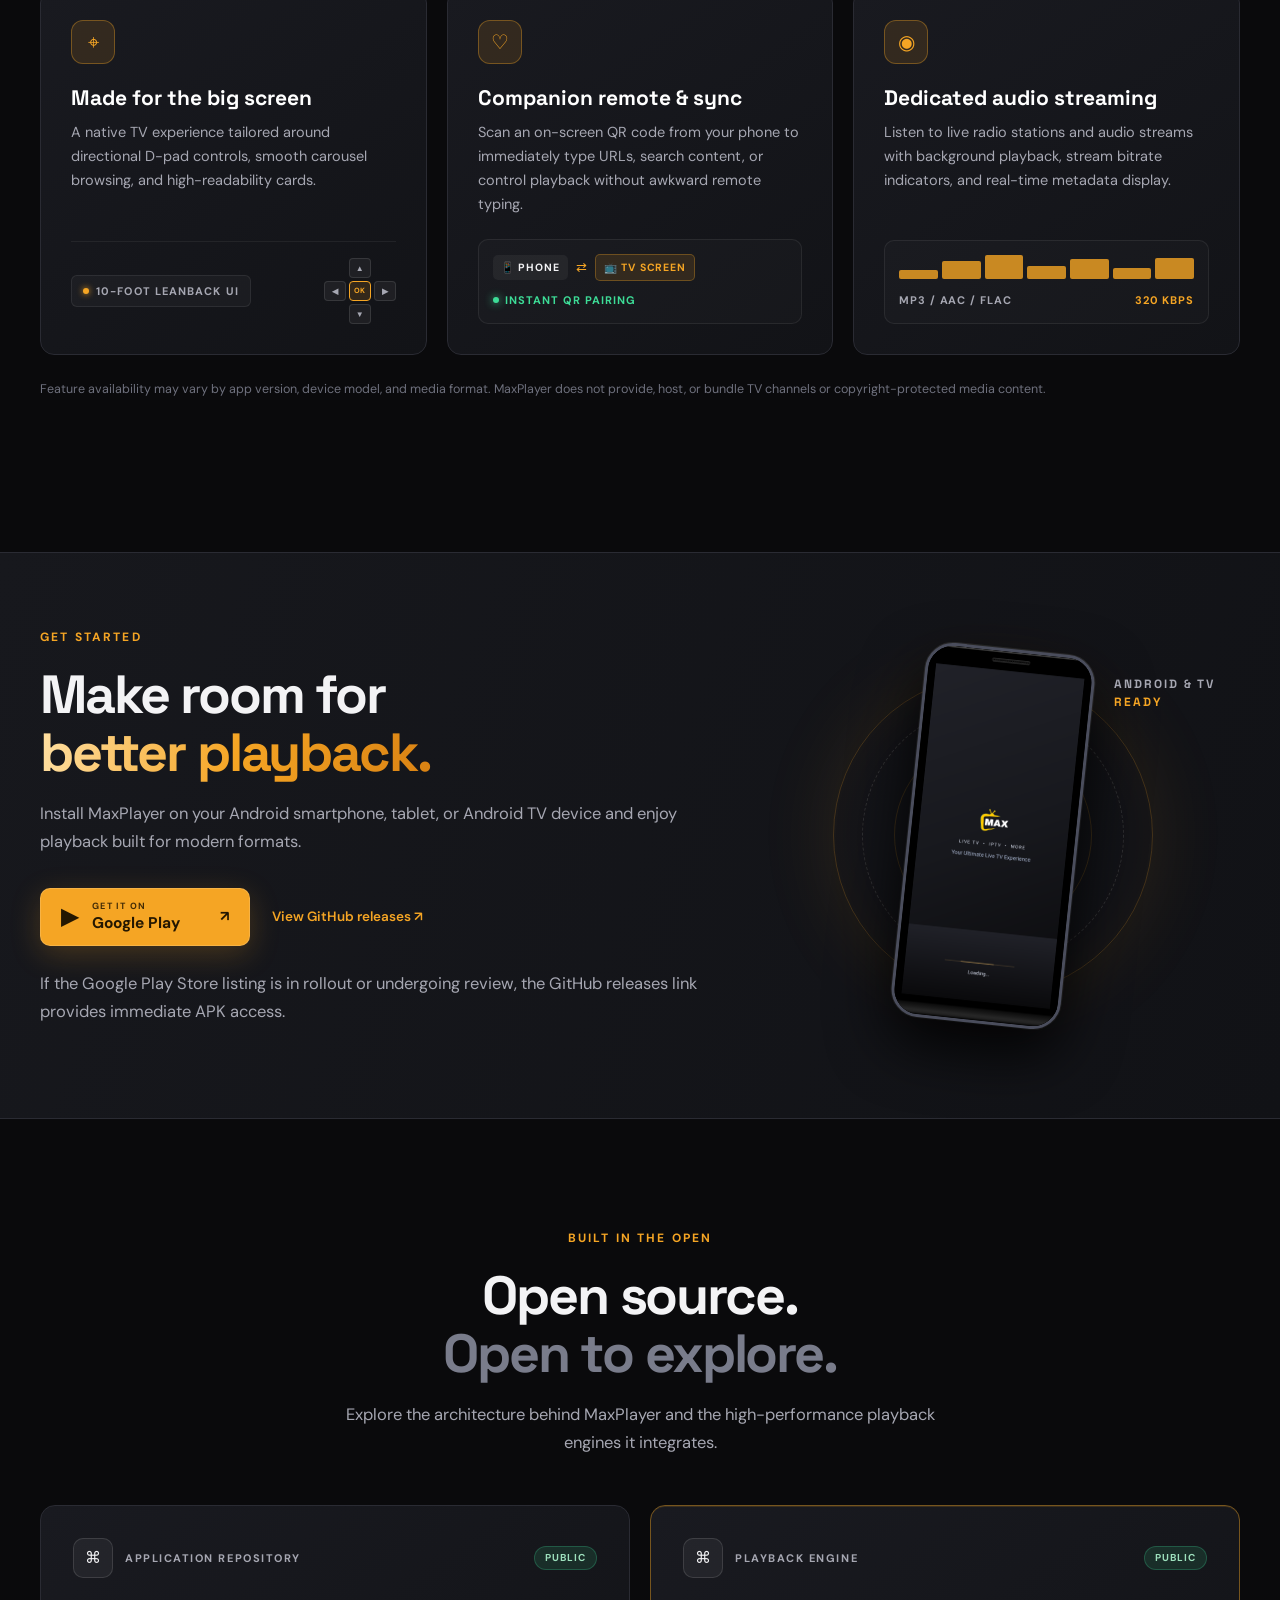
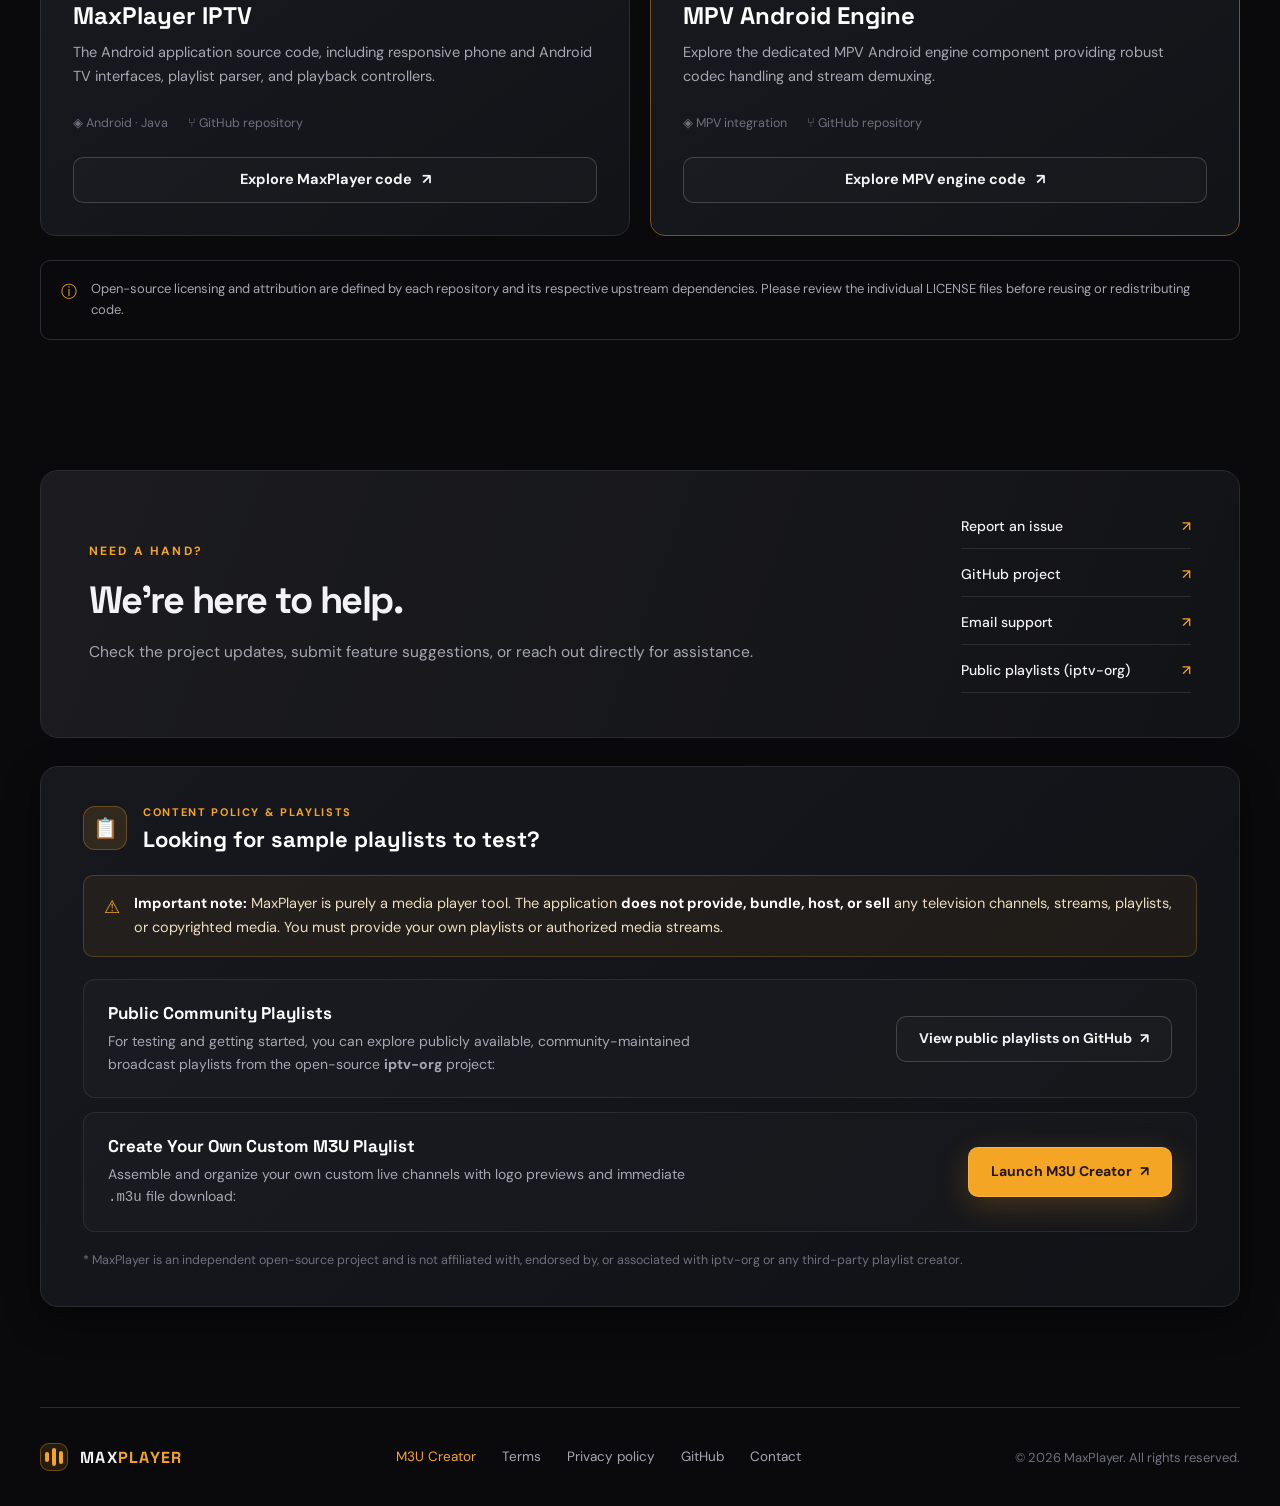
==== commit 10f8770b: "Add playlist parser" ====
--- a/index.html
+++ b/index.html
@@ -63,6 +63,7 @@
       <a href="#screens">Screenshots</a>
       <a href="#features">Features</a>
       <a href="#download">Download</a>
+      <a href="playlist-creator.html">M3U Creator</a>
       <a href="#opensource">Open source</a>
       <a href="#support">Support</a>
     </nav>
@@ -485,6 +486,17 @@
               <span>↗</span>
             </a>
           </div>
+
+          <div class="playlist-link-wrapper" style="margin-top: 14px;">
+            <div class="playlist-link-text">
+              <h4>Create Your Own Custom M3U Playlist</h4>
+              <p>Assemble and organize your own custom live channels with logo previews and immediate <code>.m3u</code> file download:</p>
+            </div>
+            <a class="button button-primary playlist-action-btn" href="playlist-creator.html">
+              <span>Launch M3U Creator</span>
+              <span>↗</span>
+            </a>
+          </div>
           <p class="playlist-footer-note">* MaxPlayer is an independent open-source project and is not affiliated with, endorsed by, or associated with iptv-org or any third-party playlist creator.</p>
         </div>
       </div>
@@ -507,6 +519,7 @@
       <span>MAX<span class="accent">PLAYER</span></span>
     </a>
     <div class="footer-links">
+      <a href="playlist-creator.html" class="accent">M3U Creator</a>
       <a href="terms.html">Terms</a>
       <a href="privacy.html">Privacy policy</a>
       <a href="https://github.com/mr-bipolar/maxPlayer-iptv" target="_blank" rel="noopener noreferrer">GitHub</a>
--- a/styles.css
+++ b/styles.css
@@ -1784,6 +1784,1760 @@
   font-weight: 600;
 }
 
+/* ==========================================================================
+   Playlist Creator Tool Styles
+   ========================================================================== */
+.font-mono {
+  font-family: 'JetBrains Mono', monospace, ui-monospace, SFMono-Regular, Menlo, Monaco, Consolas, monospace !important;
+}
+
+.nav-links a.nav-active {
+  color: var(--accent);
+  font-weight: 600;
+}
+
+.creator-main {
+  padding-top: 48px;
+  padding-bottom: 90px;
+}
+
+.creator-hero {
+  margin-bottom: 34px;
+}
+
+.creator-hero h1 {
+  font-family: var(--display);
+  font-size: clamp(34px, 4.5vw, 52px);
+  font-weight: 700;
+  margin: 12px 0 14px;
+  line-height: 1.15;
+}
+
+.creator-lead {
+  font-size: 17px;
+  color: var(--dim);
+  max-width: 760px;
+  line-height: 1.65;
+  margin: 0;
+}
+
+.creator-lead code {
+  background: rgba(245, 165, 36, 0.12);
+  color: var(--accent);
+  padding: 2px 8px;
+  border-radius: 6px;
+  font-size: 0.9em;
+  font-family: 'JetBrains Mono', monospace;
+}
+
+.creator-toolbar-quick {
+  display: flex;
+  gap: 12px;
+  margin-top: 24px;
+  flex-wrap: wrap;
+}
+
+.tool-btn {
+  display: inline-flex;
+  align-items: center;
+  gap: 8px;
+  font-size: 13.5px;
+  font-weight: 600;
+  color: var(--ink);
+  background: var(--card2);
+  border: 1px solid var(--line);
+  padding: 9px 16px;
+  border-radius: 8px;
+  cursor: pointer;
+  transition: all 0.2s ease;
+}
+
+.tool-btn:hover {
+  border-color: var(--accent);
+  color: var(--accent);
+  background: rgba(245, 165, 36, 0.08);
+  transform: translateY(-1px);
+}
+
+.tool-btn.text-danger:hover {
+  border-color: #ef4444;
+  color: #ef4444;
+  background: rgba(239, 68, 68, 0.08);
+}
+
+.creator-card {
+  background: var(--card);
+  border: 1px solid var(--line);
+  border-radius: var(--radius-lg);
+  padding: 32px;
+  box-shadow: 0 16px 40px rgba(0, 0, 0, 0.35);
+  position: relative;
+}
+
+.creator-card::before {
+  content: "";
+  position: absolute;
+  top: 0;
+  left: 32px;
+  right: 32px;
+  height: 1px;
+  background: linear-gradient(90deg, transparent, rgba(245, 165, 36, 0.45), transparent);
+}
+
+.card-header {
+  display: flex;
+  justify-content: space-between;
+  align-items: flex-start;
+  margin-bottom: 26px;
+  border-bottom: 1px solid rgba(255, 255, 255, 0.06);
+  padding-bottom: 18px;
+  gap: 16px;
+}
+
+.card-tag {
+  display: inline-block;
+  font-size: 11px;
+  text-transform: uppercase;
+  letter-spacing: 0.12em;
+  color: var(--accent);
+  font-weight: 700;
+  margin-bottom: 4px;
+}
+
+.card-header h2 {
+  font-family: var(--display);
+  font-size: 24px;
+  margin: 0 0 4px;
+  color: #fff;
+  font-weight: 700;
+}
+
+.card-header p {
+  font-size: 14px;
+  color: var(--dim);
+  margin: 0;
+}
+
+.header-badge {
+  font-size: 12px;
+  font-weight: 700;
+  color: var(--accent);
+  background: rgba(245, 165, 36, 0.15);
+  border: 1px solid rgba(245, 165, 36, 0.35);
+  padding: 4px 12px;
+  border-radius: 100px;
+  align-self: center;
+}
+
+.form-grid {
+  display: grid;
+  grid-template-columns: repeat(2, 1fr);
+  gap: 20px;
+}
+
+.col-span-2 {
+  grid-column: span 2;
+}
+
+.form-group {
+  display: flex;
+  flex-direction: column;
+  gap: 8px;
+}
+
+.form-label {
+  display: flex;
+  align-items: center;
+  gap: 8px;
+  font-size: 14px;
+  font-weight: 600;
+  color: #fff;
+}
+
+.form-label .required {
+  color: var(--accent);
+}
+
+.attr-tag {
+  font-size: 11px;
+  font-family: 'JetBrains Mono', monospace;
+  font-weight: 500;
+  color: var(--accent);
+  background: rgba(245, 165, 36, 0.1);
+  border: 1px solid rgba(245, 165, 36, 0.25);
+  padding: 2px 7px;
+  border-radius: 4px;
+}
+
+.field-hint {
+  font-size: 12px;
+  color: var(--faint);
+}
+
+.form-input {
+  width: 100%;
+  height: 48px;
+  background: var(--bg1);
+  border: 1px solid var(--line);
+  border-radius: 10px;
+  padding: 0 16px;
+  color: var(--ink);
+  font-size: 14.5px;
+  font-family: inherit;
+  transition: all 0.2s ease;
+  outline: none;
+}
+
+.form-input:focus {
+  border-color: var(--accent);
+  box-shadow: 0 0 0 3px rgba(245, 165, 36, 0.18);
+  background: #14151a;
+}
+
+.form-input::placeholder {
+  color: rgba(166, 167, 178, 0.45);
+  font-size: 13.5px;
+}
+
+/* Logo Input Row with Live Preview Box */
+.logo-input-row {
+  display: flex;
+  gap: 18px;
+  align-items: flex-start;
+}
+
+.logo-input-wrap {
+  flex: 1;
+  display: flex;
+  flex-direction: column;
+  gap: 8px;
+}
+
+.logo-preview-container {
+  display: flex;
+  flex-direction: column;
+  align-items: center;
+  gap: 6px;
+  flex-shrink: 0;
+}
+
+.preview-box {
+  width: 82px;
+  height: 82px;
+  background: var(--bg1);
+  border: 1px dashed var(--line);
+  border-radius: 12px;
+  display: flex;
+  align-items: center;
+  justify-content: center;
+  position: relative;
+  overflow: hidden;
+  transition: border-color 0.2s ease;
+}
+
+.preview-box:hover {
+  border-color: var(--accent);
+}
+
+.preview-box img {
+  width: 100%;
+  height: 100%;
+  object-fit: contain;
+  padding: 6px;
+}
+
+.preview-placeholder,
+.preview-error {
+  display: flex;
+  flex-direction: column;
+  align-items: center;
+  justify-content: center;
+  gap: 4px;
+  color: var(--faint);
+  font-size: 11px;
+  font-weight: 500;
+  text-align: center;
+}
+
+.preview-error span {
+  color: #ef4444;
+}
+
+.preview-label {
+  font-size: 11px;
+  color: var(--faint);
+  text-transform: uppercase;
+  letter-spacing: 0.06em;
+}
+
+/* Form Actions */
+.form-actions {
+  display: flex;
+  gap: 14px;
+  margin-top: 26px;
+  padding-top: 20px;
+  border-top: 1px solid rgba(255, 255, 255, 0.06);
+  flex-wrap: wrap;
+}
+
+/* Playlist Header Bar & Summary */
+.playlist-header-bar {
+  margin-top: 44px;
+  margin-bottom: 24px;
+  background: var(--card2);
+  border: 1px solid var(--line);
+  border-radius: var(--radius-md);
+  padding: 18px 24px;
+  display: flex;
+  align-items: center;
+  justify-content: space-between;
+  flex-wrap: wrap;
+  gap: 18px;
+}
+
+.playlist-summary {
+  display: flex;
+  gap: 28px;
+  align-items: center;
+}
+
+.summary-stat {
+  display: flex;
+  align-items: baseline;
+  gap: 8px;
+}
+
+.stat-number {
+  font-family: var(--display);
+  font-size: 26px;
+  font-weight: 700;
+  color: var(--accent);
+}
+
+.stat-label {
+  font-size: 13px;
+  color: var(--dim);
+  text-transform: uppercase;
+  letter-spacing: 0.06em;
+}
+
+.download-cluster {
+  display: flex;
+  align-items: center;
+  gap: 12px;
+  flex-wrap: wrap;
+}
+
+.filename-input-wrap {
+  display: flex;
+  align-items: center;
+  background: var(--bg1);
+  border: 1px solid var(--line);
+  border-radius: 10px;
+  padding: 0 12px;
+  height: 48px;
+}
+
+.filename-prefix {
+  font-size: 13px;
+  color: var(--faint);
+  margin-right: 6px;
+}
+
+.filename-input {
+  background: transparent;
+  border: none;
+  color: var(--ink);
+  font-family: 'JetBrains Mono', monospace;
+  font-size: 13.5px;
+  outline: none;
+  width: 135px;
+}
+
+.download-m3u-btn {
+  min-height: 48px;
+  padding: 0 20px;
+  gap: 8px;
+  font-weight: 700;
+}
+
+/* Raw Code Inspector */
+.raw-code-section {
+  margin-bottom: 24px;
+}
+
+.raw-code-card {
+  background: #0c0d11;
+  border-color: #272832;
+  padding: 0;
+  overflow: hidden;
+}
+
+.raw-code-header {
+  display: flex;
+  justify-content: space-between;
+  align-items: center;
+  background: #14151b;
+  padding: 12px 18px;
+  border-bottom: 1px solid #272832;
+}
+
+.code-title {
+  display: flex;
+  align-items: center;
+  gap: 8px;
+  font-size: 12.5px;
+  color: var(--dim);
+  font-family: 'JetBrains Mono', monospace;
+}
+
+.code-dot {
+  width: 10px;
+  height: 10px;
+  border-radius: 50%;
+  display: inline-block;
+}
+
+.code-dot.red { background: #ff5f56; }
+.code-dot.yellow { background: #ffbd2e; }
+.code-dot.green { background: #27c93f; }
+
+.tool-btn-sm {
+  font-size: 12px;
+  font-weight: 600;
+  background: rgba(255, 255, 255, 0.05);
+  color: var(--ink);
+  border: 1px solid var(--line);
+  padding: 5px 12px;
+  border-radius: 6px;
+  cursor: pointer;
+  transition: all 0.2s ease;
+}
+
+.tool-btn-sm:hover {
+  background: rgba(245, 165, 36, 0.15);
+  border-color: var(--accent);
+  color: var(--accent);
+}
+
+.raw-code-block {
+  margin: 0;
+  padding: 20px;
+  max-height: 320px;
+  overflow-y: auto;
+  font-family: 'JetBrains Mono', monospace;
+  font-size: 13px;
+  line-height: 1.65;
+  color: #a5b4fc;
+  background: #0c0d11;
+  white-space: pre-wrap;
+  word-break: break-all;
+}
+
+/* Grid Filter Bar */
+.grid-filter-bar {
+  display: flex;
+  align-items: center;
+  justify-content: space-between;
+  gap: 16px;
+  margin-bottom: 22px;
+  flex-wrap: wrap;
+}
+
+.search-input-wrap {
+  position: relative;
+  flex: 1;
+  min-width: 260px;
+  max-width: 480px;
+  display: flex;
+  align-items: center;
+}
+
+.search-input-wrap svg {
+  position: absolute;
+  left: 14px;
+  color: var(--faint);
+  pointer-events: none;
+}
+
+.filter-input {
+  width: 100%;
+  height: 42px;
+  background: var(--card);
+  border: 1px solid var(--line);
+  border-radius: 24px;
+  padding: 0 36px 0 38px;
+  color: var(--ink);
+  font-size: 13.5px;
+  outline: none;
+  transition: all 0.2s ease;
+}
+
+.filter-input:focus {
+  border-color: var(--accent);
+}
+
+.clear-filter-btn {
+  position: absolute;
+  right: 12px;
+  background: none;
+  border: none;
+  color: var(--faint);
+  cursor: pointer;
+  font-size: 13px;
+  padding: 4px;
+}
+
+.category-filter-pills {
+  display: flex;
+  gap: 8px;
+  flex-wrap: wrap;
+  align-items: center;
+}
+
+.cat-pill {
+  font-size: 12.5px;
+  font-weight: 600;
+  padding: 6px 14px;
+  border-radius: 100px;
+  background: var(--card);
+  border: 1px solid var(--line);
+  color: var(--dim);
+  cursor: pointer;
+  transition: all 0.2s ease;
+}
+
+.cat-pill:hover {
+  border-color: var(--line-light);
+  color: var(--ink);
+}
+
+.cat-pill.active {
+  background: var(--accent);
+  color: var(--accent-ink);
+  border-color: var(--accent);
+}
+
+/* Channel Grid & Cards */
+.channel-grid {
+  display: grid;
+  grid-template-columns: repeat(auto-fill, minmax(320px, 1fr));
+  gap: 18px;
+  margin-bottom: 50px;
+}
+
+.channel-card {
+  background: var(--card);
+  border: 1px solid var(--line);
+  border-radius: var(--radius-md);
+  padding: 20px;
+  display: flex;
+  flex-direction: column;
+  justify-content: space-between;
+  gap: 14px;
+  transition: transform 0.2s ease, border-color 0.2s ease, box-shadow 0.2s ease;
+  position: relative;
+}
+
+.channel-card:hover {
+  transform: translateY(-3px);
+  border-color: rgba(245, 165, 36, 0.4);
+  box-shadow: 0 10px 30px rgba(0, 0, 0, 0.35);
+}
+
+.card-top {
+  display: flex;
+  gap: 14px;
+  align-items: flex-start;
+}
+
+.card-logo-wrap {
+  width: 52px;
+  height: 52px;
+  border-radius: 10px;
+  background: var(--bg1);
+  border: 1px solid var(--line);
+  display: flex;
+  align-items: center;
+  justify-content: center;
+  flex-shrink: 0;
+  overflow: hidden;
+  padding: 4px;
+}
+
+.card-logo-img {
+  width: 100%;
+  height: 100%;
+  object-fit: contain;
+}
+
+.card-logo-fallback {
+  font-size: 12px;
+  font-weight: 700;
+  color: var(--faint);
+  font-family: var(--display);
+}
+
+.card-title-group {
+  flex: 1;
+  min-width: 0;
+}
+
+.card-channel-name {
+  font-family: var(--display);
+  font-size: 16px;
+  font-weight: 700;
+  color: #fff;
+  margin: 0 0 6px;
+  white-space: nowrap;
+  overflow: hidden;
+  text-overflow: ellipsis;
+}
+
+.card-badges {
+  display: flex;
+  gap: 6px;
+  flex-wrap: wrap;
+}
+
+.badge {
+  font-size: 11px;
+  font-weight: 600;
+  padding: 2px 8px;
+  border-radius: 4px;
+}
+
+.badge-cat {
+  background: rgba(245, 165, 36, 0.12);
+  color: var(--accent);
+  border: 1px solid rgba(245, 165, 36, 0.28);
+}
+
+.badge-epg {
+  background: rgba(255, 255, 255, 0.05);
+  color: var(--dim);
+  border: 1px solid var(--line);
+  font-size: 10.5px;
+}
+
+.card-url-wrap {
+  background: var(--bg1);
+  border: 1px solid rgba(255, 255, 255, 0.05);
+  border-radius: 8px;
+  padding: 8px 12px;
+  display: flex;
+  flex-direction: column;
+  gap: 4px;
+}
+
+.url-label {
+  font-size: 10px;
+  font-weight: 700;
+  color: var(--faint);
+  letter-spacing: 0.08em;
+}
+
+.url-field {
+  display: flex;
+  align-items: center;
+  justify-content: space-between;
+  gap: 8px;
+}
+
+.url-text {
+  font-size: 12px;
+  color: var(--dim);
+  white-space: nowrap;
+  overflow: hidden;
+  text-overflow: ellipsis;
+  flex: 1;
+}
+
+.copy-url-btn {
+  background: none;
+  border: none;
+  color: var(--faint);
+  cursor: pointer;
+  padding: 2px;
+  border-radius: 4px;
+  transition: color 0.2s ease;
+  display: flex;
+  align-items: center;
+}
+
+.copy-url-btn:hover {
+  color: var(--accent);
+}
+
+.card-footer-actions {
+  display: flex;
+  justify-content: space-between;
+  align-items: center;
+  padding-top: 10px;
+  border-top: 1px solid rgba(255, 255, 255, 0.05);
+}
+
+.reorder-btns,
+.edit-delete-btns {
+  display: flex;
+  gap: 6px;
+}
+
+.btn-card-action {
+  background: var(--card2);
+  border: 1px solid var(--line);
+  color: var(--dim);
+  padding: 5px 10px;
+  border-radius: 6px;
+  font-size: 12px;
+  font-weight: 600;
+  cursor: pointer;
+  display: inline-flex;
+  align-items: center;
+  gap: 5px;
+  transition: all 0.2s ease;
+}
+
+.btn-card-action:hover:not(:disabled) {
+  color: var(--ink);
+  border-color: rgba(255, 255, 255, 0.2);
+  background: rgba(255, 255, 255, 0.06);
+}
+
+.btn-card-action:disabled {
+  opacity: 0.3;
+  cursor: not-allowed;
+}
+
+.btn-edit:hover {
+  color: var(--accent);
+  border-color: var(--accent);
+  background: rgba(245, 165, 36, 0.1);
+}
+
+.btn-delete:hover {
+  color: #ef4444;
+  border-color: #ef4444;
+  background: rgba(239, 68, 68, 0.1);
+}
+
+/* Empty State */
+.empty-state {
+  text-align: center;
+  padding: 60px 24px;
+  background: var(--card);
+  border: 1px dashed var(--line);
+  border-radius: var(--radius-lg);
+  margin-bottom: 50px;
+}
+
+.empty-icon-wrap {
+  width: 72px;
+  height: 72px;
+  margin: 0 auto 16px;
+  border-radius: 50%;
+  background: var(--card2);
+  display: flex;
+  align-items: center;
+  justify-content: center;
+  color: var(--accent);
+}
+
+.empty-state h3 {
+  font-family: var(--display);
+  font-size: 22px;
+  margin: 0 0 8px;
+  color: #fff;
+}
+
+.empty-state p {
+  font-size: 15px;
+  color: var(--dim);
+  max-width: 440px;
+  margin: 0 auto 24px;
+}
+
+.no-filter-results {
+  grid-column: 1 / -1;
+  text-align: center;
+  padding: 40px 20px;
+  background: var(--card);
+  border: 1px dashed var(--line);
+  border-radius: var(--radius-md);
+  color: var(--dim);
+}
+
+.no-filter-results p {
+  margin: 0 0 16px;
+}
+
+/* Guide Section */
+.guide-card {
+  margin-bottom: 50px;
+}
+
+.guide-card h3 {
+  font-family: var(--display);
+  font-size: 20px;
+  color: #fff;
+  margin: 0 0 8px;
+}
+
+.guide-card p {
+  color: var(--dim);
+  font-size: 14.5px;
+  margin: 0 0 20px;
+}
+
+.guide-table-wrap {
+  overflow-x: auto;
+}
+
+.guide-table {
+  width: 100%;
+  border-collapse: collapse;
+  font-size: 13.5px;
+  text-align: left;
+}
+
+.guide-table th {
+  background: var(--bg1);
+  color: var(--dim);
+  padding: 12px 16px;
+  border-bottom: 1px solid var(--line);
+  font-weight: 600;
+  text-transform: uppercase;
+  font-size: 11px;
+  letter-spacing: 0.08em;
+}
+
+.guide-table td {
+  padding: 12px 16px;
+  border-bottom: 1px solid rgba(255, 255, 255, 0.05);
+  color: var(--dim);
+}
+
+.guide-table td code {
+  font-family: 'JetBrains Mono', monospace;
+  font-size: 12px;
+  color: var(--accent);
+  background: rgba(245, 165, 36, 0.08);
+  padding: 2px 6px;
+  border-radius: 4px;
+}
+
+/* Toast Notifications */
+.toast-container {
+  position: fixed;
+  bottom: 24px;
+  right: 24px;
+  z-index: 1000;
+  display: flex;
+  flex-direction: column;
+  gap: 10px;
+  pointer-events: none;
+  max-width: calc(100vw - 48px);
+}
+
+.toast-item {
+  pointer-events: auto;
+  background: #16171d;
+  border: 1px solid var(--line);
+  border-radius: 10px;
+  padding: 12px 18px;
+  display: flex;
+  align-items: center;
+  gap: 10px;
+  font-size: 14px;
+  font-weight: 500;
+  color: #fff;
+  box-shadow: 0 10px 30px rgba(0, 0, 0, 0.5);
+  animation: toastSlideUp 0.3s cubic-bezier(0.16, 1, 0.3, 1);
+}
+
+@keyframes toastSlideUp {
+  from {
+    opacity: 0;
+    transform: translateY(16px);
+  }
+  to {
+    opacity: 1;
+    transform: translateY(0);
+  }
+}
+
+.toast-fade-out {
+  opacity: 0;
+  transform: translateY(-8px);
+  transition: all 0.3s ease;
+}
+
+.toast-item.toast-success { border-color: rgba(34, 197, 94, 0.4); }
+.toast-item.toast-warning { border-color: rgba(234, 179, 8, 0.4); }
+.toast-item.toast-danger { border-color: rgba(239, 68, 68, 0.4); }
+
+/* ==========================================================================
+   Video Player Modal (Video.js powered)
+   ========================================================================== */
+
+/* Theme overrides for Video.js to match MaxPlayer dark aesthetic */
+.vjs-maxplayer-theme.video-js {
+  background-color: #000;
+  font-family: var(--font);
+  /* no border-radius — control bar must reach bottom edge */
+}
+
+/* Control bar base — always rendered, fades when inactive during playback */
+.vjs-maxplayer-theme .vjs-control-bar {
+  display: flex !important;   /* never collapse the bar */
+  visibility: visible !important;
+  background: linear-gradient(to top, rgba(0,0,0,0.88) 0%, rgba(0,0,0,0.5) 60%, transparent 100%);
+  z-index: 20;
+  height: 48px;
+  padding: 0 8px;
+  align-items: center;
+  opacity: 1;                 /* default visible — no !important so lower rules can override */
+  transition: opacity 0.2s ease;
+  pointer-events: auto;
+}
+
+/* Auto-hide: fade out after 1.5 s of inactivity while playing */
+.vjs-maxplayer-theme.vjs-user-inactive.vjs-playing .vjs-control-bar {
+  opacity: 0;
+  pointer-events: none;       /* clicks pass through to the video when hidden */
+  transition: opacity 0.6s ease 1.5s;
+}
+
+/* Snap back immediately when user moves / pauses */
+.vjs-maxplayer-theme.vjs-user-active .vjs-control-bar,
+.vjs-maxplayer-theme.vjs-paused .vjs-control-bar {
+  opacity: 1;
+  pointer-events: auto;
+  transition: opacity 0.2s ease;
+}
+
+/* Big play button */
+.vjs-maxplayer-theme .vjs-big-play-button {
+  background: rgba(245, 165, 36, 0.92);
+  border: none;
+  border-radius: 50%;
+  width: 68px;
+  height: 68px;
+  line-height: 68px;
+  font-size: 28px;
+  top: 50%;
+  left: 50%;
+  transform: translate(-50%, -50%);
+  margin: 0;
+  transition: transform 0.2s ease, background 0.2s ease;
+  /* Keep above our custom loading overlay */
+  z-index: 15;
+}
+
+.vjs-maxplayer-theme .vjs-big-play-button:hover,
+.vjs-maxplayer-theme .vjs-big-play-button:focus {
+  background: var(--accent);
+  transform: translate(-50%, -50%) scale(1.12);
+}
+
+/* Hide the native VJS loading spinner — we render our own */
+.vjs-maxplayer-theme .vjs-loading-spinner {
+  display: none !important;
+}
+
+/* Progress / volume accent */
+.vjs-maxplayer-theme .vjs-play-progress,
+.vjs-maxplayer-theme .vjs-volume-level {
+  background-color: var(--accent);
+}
+
+.vjs-maxplayer-theme .vjs-load-progress {
+  background: rgba(245, 165, 36, 0.3);
+}
+
+.vjs-maxplayer-theme .vjs-slider:focus {
+  box-shadow: 0 0 0 3px rgba(245, 165, 36, 0.4);
+}
+
+/* Tooltip / menu styling */
+.vjs-maxplayer-theme .vjs-menu-button-popup .vjs-menu {
+  background: #17181d;
+  border: 1px solid var(--line);
+  border-radius: var(--radius-sm);
+}
+
+.vjs-maxplayer-theme .vjs-menu li {
+  color: var(--dim);
+  font-size: 13px;
+}
+
+.vjs-maxplayer-theme .vjs-menu li.vjs-selected,
+.vjs-maxplayer-theme .vjs-menu li:hover {
+  background: rgba(245, 165, 36, 0.15);
+  color: var(--accent);
+}
+
+/* Captions/subtitles display on video */
+.vjs-maxplayer-theme .vjs-text-track-display .vjs-text-track {
+  font-size: 1.2em;
+  background: rgba(0,0,0,0.75);
+  padding: 2px 8px;
+  border-radius: 4px;
+}
+
+/* Full-screen overlay for the video player */
+.vp-overlay {
+  display: none;
+  position: fixed;
+  inset: 0;
+  z-index: 2000;
+  background: rgba(0, 0, 0, 0.9);
+  backdrop-filter: blur(14px);
+  -webkit-backdrop-filter: blur(14px);
+  align-items: center;
+  justify-content: center;
+  padding: 16px;
+  opacity: 0;
+  transition: opacity 0.25s ease;
+}
+
+.vp-overlay.active {
+  display: flex;
+  opacity: 1;
+}
+
+.vp-modal {
+  background: var(--card);
+  border: 1px solid var(--line);
+  border-radius: var(--radius-lg);
+  width: min(900px, 100%);
+  max-height: 95vh;
+  overflow-y: auto;
+  overflow-x: hidden;
+  display: flex;
+  flex-direction: column;
+  box-shadow: 0 30px 90px rgba(0,0,0,0.85);
+  animation: modalScaleIn 0.25s cubic-bezier(0.16, 1, 0.3, 1);
+  scrollbar-width: thin;
+  scrollbar-color: var(--line) transparent;
+}
+
+/* Player Header */
+.vp-header {
+  display: flex;
+  align-items: center;
+  justify-content: space-between;
+  padding: 14px 20px;
+  background: var(--bg1);
+  border-bottom: 1px solid var(--line);
+  flex-shrink: 0;
+  gap: 12px;
+  position: sticky;
+  top: 0;
+  z-index: 30;
+}
+
+.vp-header-info {
+  display: flex;
+  align-items: center;
+  gap: 14px;
+  min-width: 0;
+  flex: 1;
+}
+
+.vp-header-logo-wrap {
+  width: 44px;
+  height: 44px;
+  border-radius: 10px;
+  background: var(--card2);
+  border: 1px solid var(--line);
+  overflow: hidden;
+  flex-shrink: 0;
+  display: flex;
+  align-items: center;
+  justify-content: center;
+}
+
+.vp-header-logo-wrap img {
+  width: 100%;
+  height: 100%;
+  object-fit: contain;
+  padding: 4px;
+}
+
+.vp-now-playing-label {
+  display: flex;
+  align-items: center;
+  gap: 6px;
+  font-size: 10.5px;
+  font-weight: 700;
+  color: var(--accent);
+  text-transform: uppercase;
+  letter-spacing: 0.1em;
+  margin-bottom: 3px;
+}
+
+.vp-live-dot {
+  width: 7px;
+  height: 7px;
+  background: var(--accent);
+  border-radius: 50%;
+  box-shadow: 0 0 8px var(--accent);
+  display: inline-block;
+  animation: vpPulse 1.4s ease-in-out infinite;
+}
+
+@keyframes vpPulse {
+  0%, 100% { opacity: 1; transform: scale(1); box-shadow: 0 0 8px var(--accent); }
+  50% { opacity: 0.55; transform: scale(0.78); box-shadow: 0 0 3px var(--accent); }
+}
+
+.vp-channel-title {
+  font-family: var(--display);
+  font-size: 17px;
+  font-weight: 700;
+  color: #fff;
+  margin: 0;
+  white-space: nowrap;
+  overflow: hidden;
+  text-overflow: ellipsis;
+  max-width: 480px;
+}
+
+.vp-category-badge {
+  display: inline-flex;
+  align-items: center;
+  margin-top: 5px;
+  font-size: 11px;
+  font-weight: 600;
+  color: var(--dim);
+  background: var(--card2);
+  border: 1px solid var(--line);
+  padding: 2px 10px;
+  border-radius: 100px;
+}
+
+.vp-close-btn {
+  background: rgba(255,255,255,0.07);
+  border: 1px solid var(--line);
+  color: var(--dim);
+  width: 36px;
+  height: 36px;
+  border-radius: 50%;
+  display: grid;
+  place-items: center;
+  cursor: pointer;
+  transition: all 0.2s ease;
+  flex-shrink: 0;
+}
+
+.vp-close-btn:hover {
+  background: rgba(239, 68, 68, 0.15);
+  border-color: #ef4444;
+  color: #ef4444;
+}
+
+/* Player Wrapper — 16:9 container */
+.vp-player-wrap {
+  position: relative;
+  background: #000;
+  flex-shrink: 0;
+  /* Explicit height so the control bar always has room */
+  aspect-ratio: 16 / 9;
+  overflow: hidden;
+}
+
+.vp-player-wrap .video-js {
+  position: absolute;
+  inset: 0;
+  width: 100% !important;
+  height: 100% !important;
+  border-radius: 0;
+}
+
+/* Loading State — matches site's amber dot aesthetic */
+.vp-loading-state,
+.vp-error-state {
+  position: absolute;
+  inset: 0;
+  display: flex;
+  flex-direction: column;
+  align-items: center;
+  justify-content: center;
+  gap: 16px;
+  background: rgba(0, 0, 0, 0.7);
+  /* Must be BELOW the VJS control bar (z:20) but above the video */
+  z-index: 10;
+  pointer-events: none;
+  color: var(--dim);
+  font-size: 14px;
+}
+
+.vp-error-state {
+  pointer-events: auto;
+  gap: 10px;
+}
+
+.vp-error-state p {
+  margin: 0;
+  font-weight: 600;
+  color: #ef4444;
+  font-size: 15px;
+}
+
+.vp-error-hint {
+  font-size: 12.5px;
+  color: var(--faint);
+  text-align: center;
+  max-width: 320px;
+}
+
+/* Three animated dots spinner — matches site .pulse style */
+.vp-spinner-dots {
+  display: flex;
+  align-items: center;
+  gap: 10px;
+}
+
+.vp-spinner-dots span {
+  width: 10px;
+  height: 10px;
+  border-radius: 50%;
+  background: var(--accent);
+  box-shadow: 0 0 14px var(--accent);
+  animation: vpDotBounce 1.2s ease-in-out infinite;
+}
+
+.vp-spinner-dots span:nth-child(2) { animation-delay: 0.2s; }
+.vp-spinner-dots span:nth-child(3) { animation-delay: 0.4s; }
+
+@keyframes vpDotBounce {
+  0%, 80%, 100% { transform: scale(0.6); opacity: 0.4; }
+  40%            { transform: scale(1.1); opacity: 1; box-shadow: 0 0 18px var(--accent); }
+}
+
+/* ---- Subtitle / Caption Panel ---- */
+.vp-subtitle-panel {
+  border-top: 1px solid var(--line);
+  background: var(--bg1);
+  flex-shrink: 0;
+}
+
+.vp-subtitle-header {
+  display: flex;
+  align-items: center;
+  justify-content: space-between;
+  padding: 10px 18px;
+  cursor: pointer;
+  user-select: none;
+  transition: background 0.18s ease;
+}
+
+.vp-subtitle-header:hover {
+  background: rgba(245,165,36,0.06);
+}
+
+.vp-subtitle-header:focus-visible {
+  outline: 2px solid var(--accent);
+  outline-offset: -2px;
+}
+
+.vp-subtitle-header-left {
+  display: flex;
+  align-items: center;
+  gap: 8px;
+  font-size: 13px;
+  font-weight: 600;
+  color: var(--dim);
+}
+
+.vp-subtitle-active-badge {
+  font-size: 10px;
+  font-weight: 700;
+  letter-spacing: 0.08em;
+  color: var(--accent-ink);
+  background: var(--accent);
+  padding: 1px 7px;
+  border-radius: 100px;
+}
+
+.vp-subtitle-chevron {
+  color: var(--faint);
+  transition: transform 0.22s ease;
+}
+
+.vp-subtitle-panel.open .vp-subtitle-chevron {
+  transform: rotate(180deg);
+}
+
+.vp-subtitle-panel.open .vp-subtitle-header-left {
+  color: var(--accent);
+}
+
+.vp-subtitle-body {
+  padding: 14px 18px 16px;
+  border-top: 1px solid rgba(255,255,255,0.05);
+}
+
+/* Source tabs */
+.vp-subtitle-source-tabs {
+  display: flex;
+  gap: 6px;
+  margin-bottom: 14px;
+}
+
+.vp-sub-tab {
+  flex: 1;
+  font-size: 12.5px;
+  font-weight: 600;
+  padding: 7px 10px;
+  border-radius: 7px;
+  background: var(--card2);
+  border: 1px solid var(--line);
+  color: var(--dim);
+  cursor: pointer;
+  transition: all 0.18s ease;
+}
+
+.vp-sub-tab:hover {
+  color: var(--ink);
+  border-color: rgba(255,255,255,0.18);
+}
+
+.vp-sub-tab.active {
+  background: rgba(245,165,36,0.14);
+  border-color: var(--accent);
+  color: var(--accent);
+}
+
+/* File upload drop zone */
+.vp-sub-upload-label {
+  display: flex;
+  align-items: center;
+  gap: 10px;
+  font-size: 13px;
+  color: var(--dim);
+  background: var(--card2);
+  border: 1px dashed var(--line);
+  border-radius: 9px;
+  padding: 12px 14px;
+  cursor: pointer;
+  margin-bottom: 12px;
+  transition: all 0.18s ease;
+}
+
+.vp-sub-upload-label:hover {
+  border-color: var(--accent);
+  color: var(--accent);
+  background: rgba(245,165,36,0.06);
+}
+
+.vp-sub-upload-label span {
+  font-weight: 500;
+}
+
+/* Language/label mini row */
+.vp-sub-lang-row {
+  display: flex;
+  align-items: center;
+  gap: 8px;
+  margin-bottom: 14px;
+  flex-wrap: wrap;
+}
+
+.vp-sub-mini-label {
+  font-size: 11.5px;
+  font-weight: 600;
+  color: var(--faint);
+}
+
+.vp-sub-input-sm {
+  height: 34px;
+  padding: 0 10px;
+  font-size: 13px;
+  background: var(--bg);
+  border: 1px solid var(--line);
+  border-radius: 7px;
+  color: var(--ink);
+  outline: none;
+  transition: border-color 0.18s;
+  width: 90px;
+}
+
+.vp-sub-input-sm:focus {
+  border-color: var(--accent);
+}
+
+.vp-sub-apply-btn {
+  min-height: 38px;
+  padding: 0 18px;
+  font-size: 13px;
+  gap: 7px;
+}
+
+.vp-sub-off-hint {
+  font-size: 13px;
+  color: var(--dim);
+  margin: 0 0 14px;
+}
+
+/* Player Footer */
+.vp-footer {
+  padding: 12px 18px;
+  background: var(--bg1);
+  border-top: 1px solid var(--line);
+  flex-shrink: 0;
+}
+
+.vp-url-row {
+  display: flex;
+  align-items: center;
+  gap: 10px;
+  margin-bottom: 8px;
+}
+
+.vp-url-label {
+  font-size: 10px;
+  font-weight: 700;
+  color: var(--faint);
+  letter-spacing: 0.08em;
+  flex-shrink: 0;
+}
+
+.vp-url-text {
+  font-size: 12px;
+  color: var(--dim);
+  flex: 1;
+  white-space: nowrap;
+  overflow: hidden;
+  text-overflow: ellipsis;
+}
+
+.vp-copy-url-btn {
+  display: inline-flex;
+  align-items: center;
+  gap: 5px;
+  font-size: 11.5px;
+  font-weight: 600;
+  background: var(--card2);
+  border: 1px solid var(--line);
+  color: var(--dim);
+  padding: 4px 10px;
+  border-radius: 6px;
+  cursor: pointer;
+  flex-shrink: 0;
+  transition: all 0.2s ease;
+}
+
+.vp-copy-url-btn:hover {
+  border-color: var(--accent);
+  color: var(--accent);
+}
+
+.vp-hint-row {
+  display: flex;
+  align-items: center;
+  gap: 6px;
+  font-size: 12px;
+  color: var(--faint);
+}
+
+.vp-hint-row strong {
+  color: var(--accent);
+}
+
+/* ============================================================
+   Channel Card — updated layout with large play button on logo
+   ============================================================ */
+
+/* Make the card-top clickable play area */
+.card-play-btn {
+  display: block;
+  background: none;
+  border: none;
+  padding: 0;
+  cursor: pointer;
+  width: 100%;
+  text-align: left;
+}
+
+.card-logo-wrap-play {
+  position: relative;
+  width: 100%;
+  height: 100px;
+  border-radius: 10px;
+  overflow: hidden;
+  margin-bottom: 10px;
+}
+
+.card-logo-wrap-play .card-logo-img {
+  width: 100%;
+  height: 100%;
+  object-fit: cover;
+  display: block;
+  transition: transform 0.3s ease, opacity 0.3s ease;
+}
+
+.card-logo-wrap-play .card-logo-fallback {
+  width: 100%;
+  height: 100%;
+  display: flex;
+  align-items: center;
+  justify-content: center;
+  font-size: 20px;
+  font-weight: 700;
+  color: var(--faint);
+  font-family: var(--display);
+  background: var(--bg1);
+  border: 1px solid var(--line);
+  border-radius: 10px;
+}
+
+/* Play icon overlay */
+.card-play-icon-wrap {
+  position: absolute;
+  inset: 0;
+  display: flex;
+  align-items: center;
+  justify-content: center;
+  background: rgba(0, 0, 0, 0.45);
+  opacity: 0;
+  transition: opacity 0.22s ease;
+  border-radius: 10px;
+}
+
+.card-play-icon {
+  width: 42px;
+  height: 42px;
+  color: #fff;
+  filter: drop-shadow(0 2px 8px rgba(0,0,0,0.6));
+  transform: scale(0.85);
+  transition: transform 0.22s ease;
+}
+
+.card-play-btn:hover .card-play-icon-wrap,
+.card-play-btn:focus-visible .card-play-icon-wrap {
+  opacity: 1;
+}
+
+.card-play-btn:hover .card-play-icon {
+  transform: scale(1);
+}
+
+.card-play-btn:hover .card-logo-img {
+  transform: scale(1.04);
+  opacity: 0.85;
+}
+
+/* Stack card info below the play area */
+.card-info-block {
+  padding: 0 2px 6px;
+}
+
+/* Small "Play" button in the footer action bar */
+.btn-play-sm {
+  color: var(--accent) !important;
+  border-color: rgba(245, 165, 36, 0.4) !important;
+}
+
+.btn-play-sm:hover:not(:disabled) {
+  background: rgba(245, 165, 36, 0.12) !important;
+  border-color: var(--accent) !important;
+}
+
+/* Import URL Modal */
+.creator-modal {
+  display: none;
+  position: fixed;
+  inset: 0;
+  z-index: 1000;
+  background: rgba(0, 0, 0, 0.82);
+  backdrop-filter: blur(8px);
+  -webkit-backdrop-filter: blur(8px);
+  align-items: center;
+  justify-content: center;
+  padding: 20px;
+  opacity: 0;
+  transition: opacity 0.25s ease;
+}
+
+.creator-modal.active {
+  display: flex;
+  opacity: 1;
+}
+
+.modal-box {
+  background: var(--card);
+  border: 1px solid var(--line);
+  border-radius: var(--radius-lg);
+  width: min(580px, 100%);
+  max-height: 90vh;
+  overflow-y: auto;
+  padding: 30px;
+  box-shadow: 0 25px 70px rgba(0, 0, 0, 0.7);
+  position: relative;
+  animation: modalScaleIn 0.25s cubic-bezier(0.16, 1, 0.3, 1);
+}
+
+@keyframes modalScaleIn {
+  from {
+    opacity: 0;
+    transform: scale(0.96) translateY(10px);
+  }
+  to {
+    opacity: 1;
+    transform: scale(1) translateY(0);
+  }
+}
+
+.modal-header {
+  display: flex;
+  justify-content: space-between;
+  align-items: flex-start;
+  margin-bottom: 12px;
+}
+
+.modal-header h3 {
+  font-family: var(--display);
+  font-size: 22px;
+  font-weight: 700;
+  color: #fff;
+  margin: 4px 0 0;
+}
+
+.modal-close-btn {
+  background: var(--card2);
+  border: 1px solid var(--line);
+  color: var(--dim);
+  width: 34px;
+  height: 34px;
+  border-radius: 50%;
+  font-size: 16px;
+  display: grid;
+  place-items: center;
+  cursor: pointer;
+  transition: all 0.2s ease;
+}
+
+.modal-close-btn:hover {
+  background: rgba(245, 165, 36, 0.15);
+  border-color: var(--accent);
+  color: var(--accent);
+}
+
+.modal-desc {
+  font-size: 14px;
+  color: var(--dim);
+  margin: 0 0 20px;
+  line-height: 1.5;
+}
+
+.modal-desc code {
+  color: var(--accent);
+  background: rgba(245, 165, 36, 0.1);
+  padding: 2px 6px;
+  border-radius: 4px;
+  font-size: 0.9em;
+  font-family: 'JetBrains Mono', monospace;
+}
+
+.modal-presets {
+  display: flex;
+  align-items: center;
+  gap: 8px;
+  flex-wrap: wrap;
+  margin-bottom: 18px;
+}
+
+.presets-label {
+  font-size: 12px;
+  color: var(--faint);
+  font-weight: 600;
+}
+
+.preset-pill-btn {
+  background: var(--bg1);
+  border: 1px solid var(--line);
+  color: var(--dim);
+  font-size: 12px;
+  padding: 5px 12px;
+  border-radius: 100px;
+  cursor: pointer;
+  transition: all 0.2s ease;
+}
+
+.preset-pill-btn:hover {
+  border-color: var(--accent);
+  color: var(--accent);
+  background: rgba(245, 165, 36, 0.08);
+}
+
+.paste-text-accordion {
+  background: var(--bg1);
+  border: 1px solid var(--line);
+  border-radius: 10px;
+  padding: 12px 14px;
+  margin-bottom: 22px;
+  font-size: 13.5px;
+  color: var(--dim);
+}
+
+.paste-text-accordion summary {
+  cursor: pointer;
+  font-weight: 600;
+  color: var(--ink);
+  outline: none;
+  user-select: none;
+}
+
+.paste-text-accordion summary:hover {
+  color: var(--accent);
+}
+
+.paste-text-wrap {
+  margin-top: 12px;
+}
+
+.paste-textarea {
+  height: 110px;
+  padding: 10px 14px;
+  resize: vertical;
+  font-size: 12.5px;
+  line-height: 1.5;
+}
+
+.modal-footer-actions {
+  display: flex;
+  gap: 12px;
+  justify-content: flex-end;
+}
+
+.spinner {
+  display: inline-block;
+  width: 14px;
+  height: 14px;
+  border: 2px solid rgba(0, 0, 0, 0.2);
+  border-top-color: currentColor;
+  border-radius: 50%;
+  animation: spin 0.7s linear infinite;
+}
+
+@keyframes spin {
+  to { transform: rotate(360deg); }
+}
+
+.sr-only {
+  position: absolute;
+  width: 1px;
+  height: 1px;
+  padding: 0;
+  margin: -1px;
+  overflow: hidden;
+  clip: rect(0, 0, 0, 0);
+  white-space: nowrap;
+  border: 0;
+}
+
 /* Responsive Breakpoints */
 @media (max-width: 1024px) {
   .hero {
@@ -1828,6 +3582,18 @@
   }
   .support-panel {
     padding: 34px;
+  }
+  .creator-card {
+    padding: 24px;
+  }
+  .playlist-header-bar {
+    flex-direction: column;
+    align-items: stretch;
+    gap: 16px;
+  }
+  .download-cluster {
+    width: 100%;
+    justify-content: flex-start;
   }
 }
 
@@ -1984,6 +3750,67 @@
   .privacy-main {
     padding-top: 60px;
   }
+  .creator-main {
+    padding-top: 28px;
+  }
+  .creator-card {
+    padding: 18px 16px;
+    border-radius: var(--radius-md);
+  }
+  .form-grid {
+    grid-template-columns: 1fr;
+    gap: 16px;
+  }
+  .col-span-2 {
+    grid-column: span 1;
+  }
+  .logo-input-row {
+    flex-direction: column-reverse;
+    align-items: stretch;
+  }
+  .logo-preview-container {
+    flex-direction: row;
+    gap: 12px;
+  }
+  .preview-box {
+    width: 64px;
+    height: 64px;
+  }
+  .form-actions {
+    flex-direction: column;
+  }
+  .form-actions .button {
+    width: 100%;
+  }
+  .playlist-header-bar {
+    padding: 16px;
+  }
+  .playlist-summary {
+    justify-content: space-around;
+  }
+  .download-cluster {
+    flex-direction: column;
+    align-items: stretch;
+  }
+  .filename-input-wrap {
+    width: 100%;
+  }
+  .filename-input {
+    width: 100%;
+  }
+  .download-m3u-btn {
+    width: 100%;
+  }
+  .channel-grid {
+    grid-template-columns: 1fr;
+  }
+  .grid-filter-bar {
+    flex-direction: column;
+    align-items: stretch;
+  }
+  .search-input-wrap {
+    max-width: 100%;
+  }
 }
 
 @media (prefers-reduced-motion: reduce) {
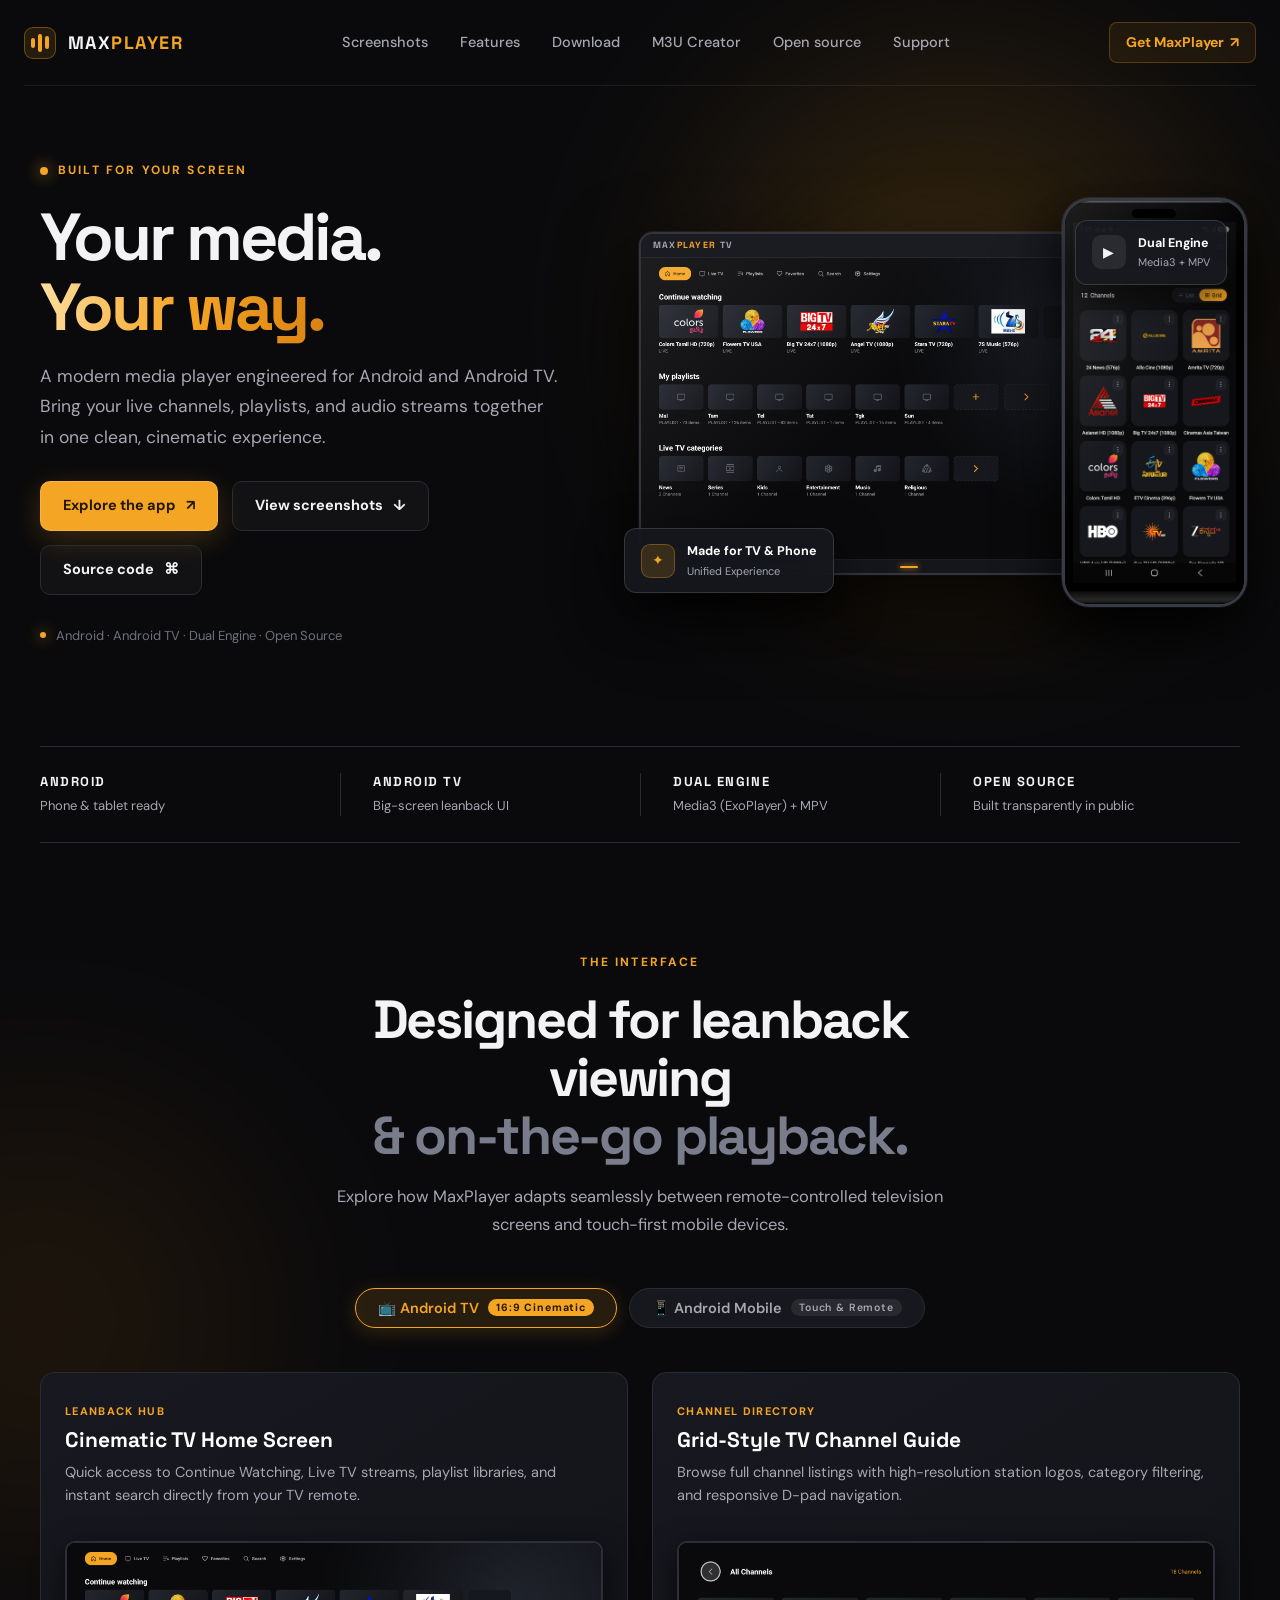
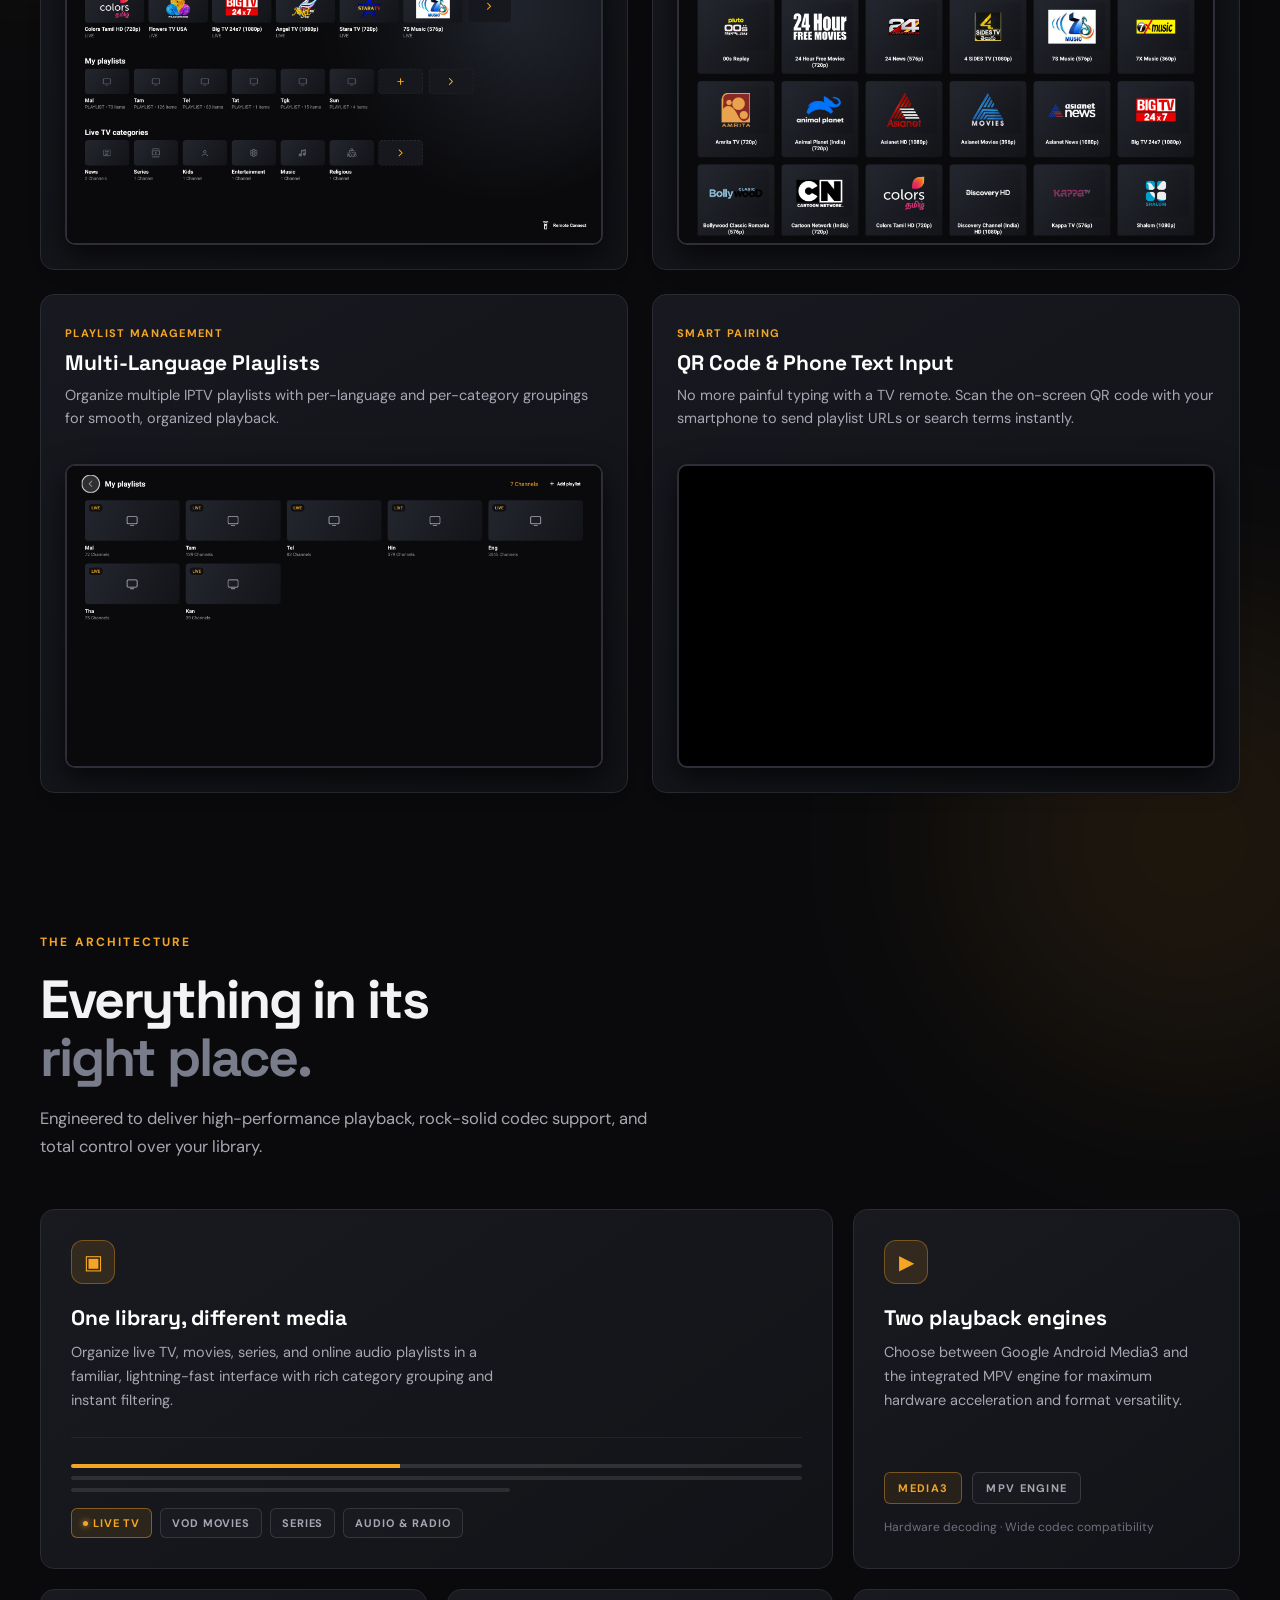
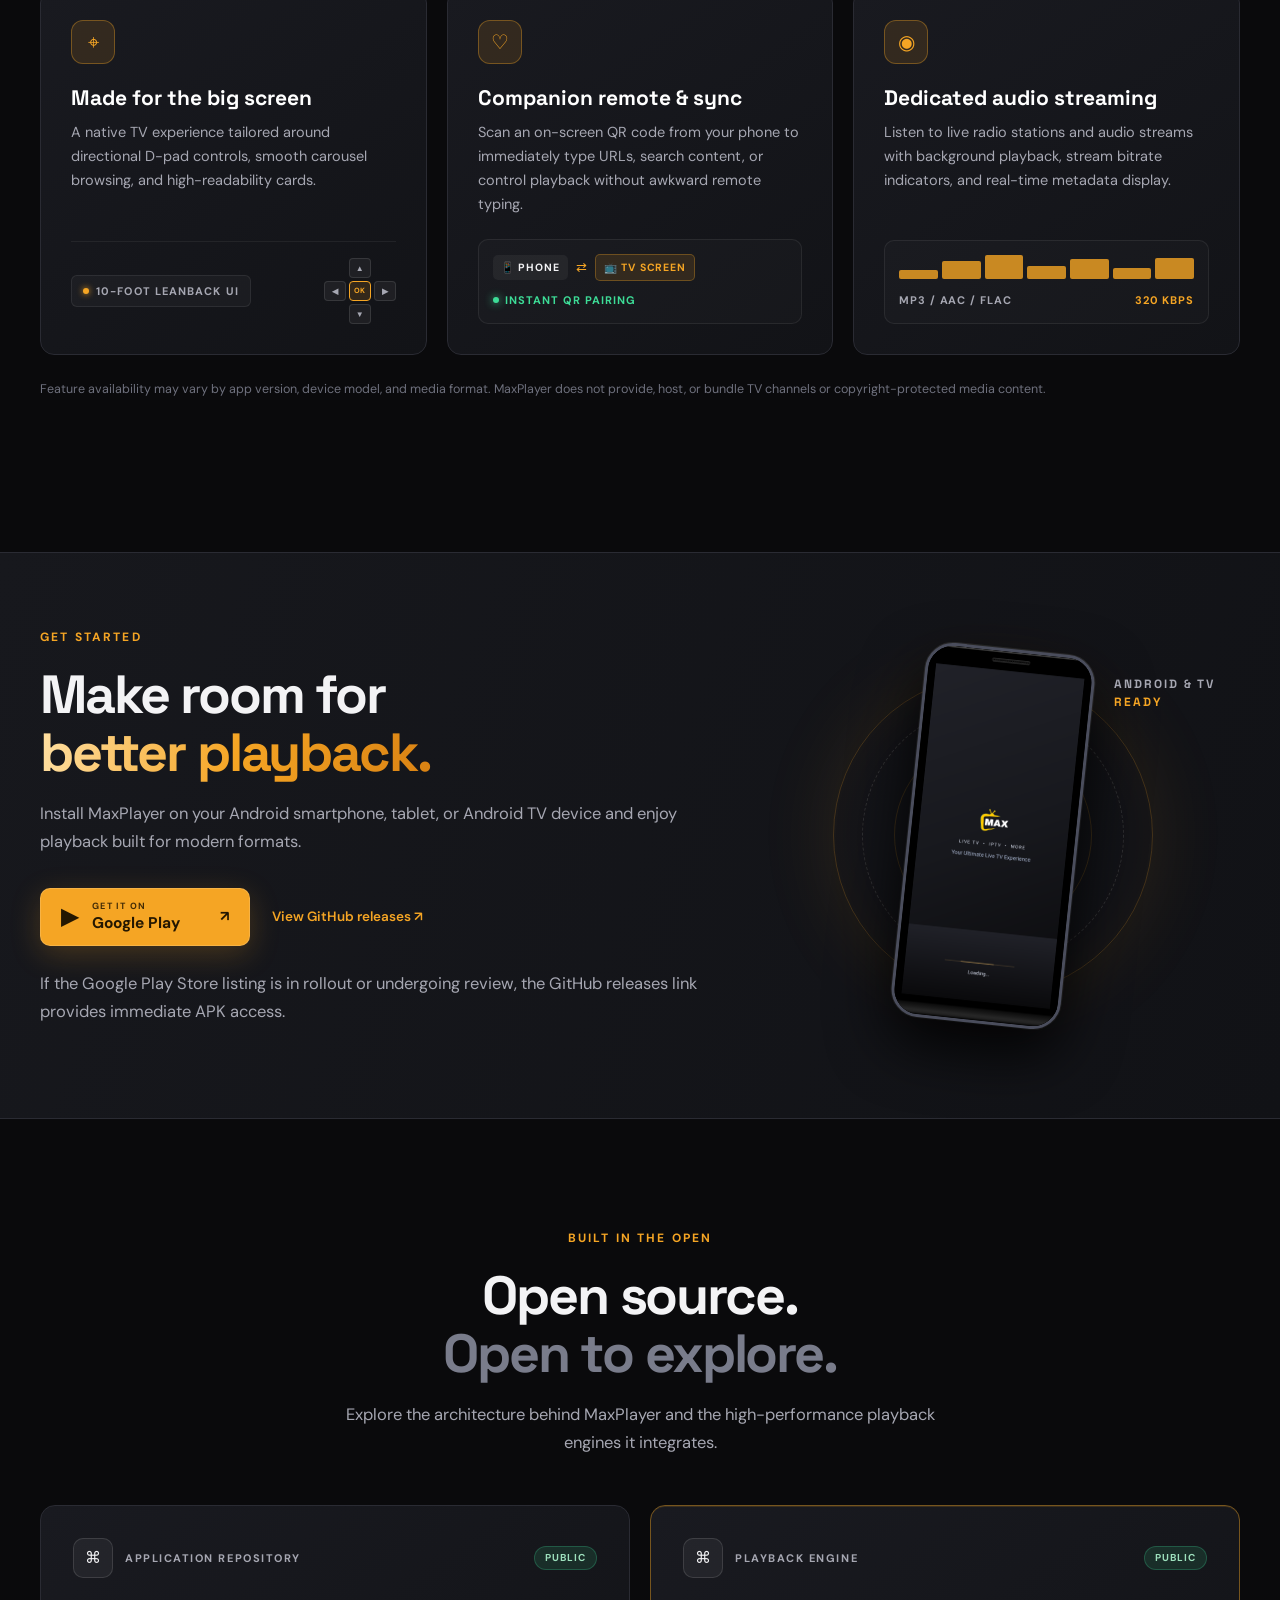
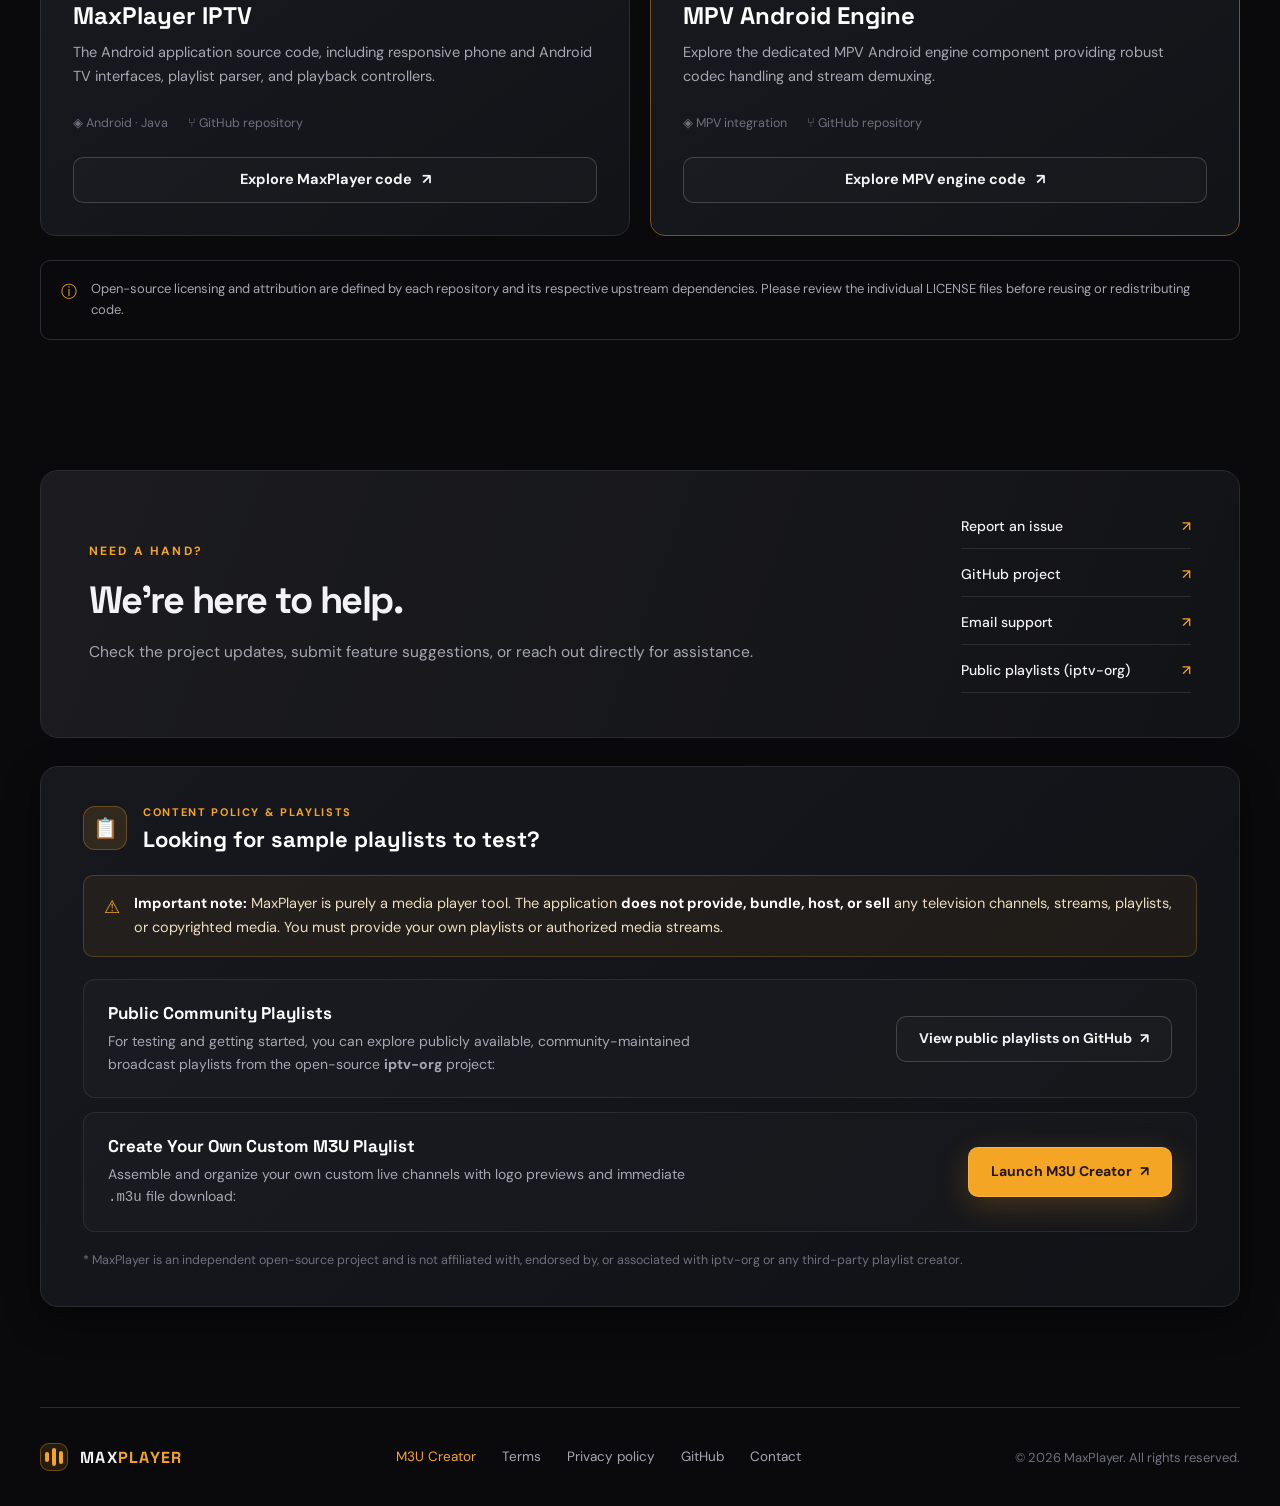
==== commit 86cd3f03: "bug fixed" ====
--- a/index.html
+++ b/index.html
@@ -2,7 +2,7 @@
 <html lang="en">
 <head>
   <meta charset="utf-8">
-  <meta name="viewport" content="width=device-width, initial-scale=1">
+  <meta name="viewport" content="width=device-width, initial-scale=1, minimum-scale=1, viewport-fit=cover">
   <meta name="theme-color" content="#0A0A0C">
   <meta name="description" content="MaxPlayer — a modern IPTV and media player for Android and Android TV with dual playback engine support (Media3 & MPV).">
   
@@ -25,7 +25,7 @@
   <link rel="preconnect" href="https://fonts.googleapis.com">
   <link rel="preconnect" href="https://fonts.gstatic.com" crossorigin>
   <link href="https://fonts.googleapis.com/css2?family=DM+Sans:ital,opsz,wght@0,9..40,400;0,9..40,500;0,9..40,600;0,9..40,700;1,9..40,400&family=Space+Grotesk:wght@400;500;600;700&display=swap" rel="stylesheet">
-  <link rel="stylesheet" href="styles.css">
+  <link rel="stylesheet" href="styles.css?v=2.1">
 
   <!-- Structured Data (JSON-LD) -->
   <script type="application/ld+json">
@@ -528,6 +528,6 @@
     <p>© <span id="year"></span> MaxPlayer. All rights reserved.</p>
   </footer>
 
-  <script src="script.js"></script>
+  <script src="script.js?v=2.1"></script>
 </body>
 </html>
--- a/styles.css
+++ b/styles.css
@@ -26,6 +26,9 @@
 html {
   scroll-behavior: smooth;
   scroll-padding-top: 96px;
+  overflow-x: hidden;
+  width: 100%;
+  max-width: 100%;
 }
 
 body {
@@ -36,6 +39,8 @@
   font-size: 16px;
   line-height: 1.65;
   overflow-x: hidden;
+  width: 100%;
+  max-width: 100%;
   -webkit-font-smoothing: antialiased;
 }
 
@@ -58,6 +63,8 @@
   border-radius: 50%;
   filter: blur(100px);
   opacity: 0.14;
+  max-width: 100vw;
+  overflow: hidden;
 }
 
 .ambient-one {
@@ -2239,7 +2246,7 @@
   display: flex;
   align-items: center;
   justify-content: space-between;
-  gap: 16px;
+  gap: 12px;
   margin-bottom: 22px;
   flex-wrap: wrap;
 }
@@ -2247,7 +2254,7 @@
 .search-input-wrap {
   position: relative;
   flex: 1;
-  min-width: 260px;
+  min-width: min(260px, 100%);
   max-width: 480px;
   display: flex;
   align-items: center;
@@ -2290,21 +2297,29 @@
 
 .category-filter-pills {
   display: flex;
-  gap: 8px;
+  gap: 8px 6px;
   flex-wrap: wrap;
   align-items: center;
+  flex: 1;
+  min-width: 0;
 }
 
 .cat-pill {
-  font-size: 12.5px;
+  font-size: 13px;
   font-weight: 600;
-  padding: 6px 14px;
+  padding: 7px 15px;
   border-radius: 100px;
   background: var(--card);
   border: 1px solid var(--line);
   color: var(--dim);
   cursor: pointer;
   transition: all 0.2s ease;
+  white-space: nowrap;
+  display: inline-flex;
+  align-items: center;
+  justify-content: center;
+  min-height: 36px;
+  user-select: none;
 }
 
 .cat-pill:hover {
@@ -2321,7 +2336,7 @@
 /* Channel Grid & Cards */
 .channel-grid {
   display: grid;
-  grid-template-columns: repeat(auto-fill, minmax(320px, 1fr));
+  grid-template-columns: repeat(auto-fill, minmax(min(320px, 100%), 1fr));
   gap: 18px;
   margin-bottom: 50px;
 }
@@ -2330,13 +2345,15 @@
   background: var(--card);
   border: 1px solid var(--line);
   border-radius: var(--radius-md);
-  padding: 20px;
+  padding: 16px;
   display: flex;
   flex-direction: column;
   justify-content: space-between;
-  gap: 14px;
+  gap: 12px;
   transition: transform 0.2s ease, border-color 0.2s ease, box-shadow 0.2s ease;
   position: relative;
+  min-width: 0; /* prevent grid blowout */
+  overflow: hidden;
 }
 
 .channel-card:hover {
@@ -2385,13 +2402,14 @@
 
 .card-channel-name {
   font-family: var(--display);
-  font-size: 16px;
+  font-size: 15px;
   font-weight: 700;
   color: #fff;
   margin: 0 0 6px;
   white-space: nowrap;
   overflow: hidden;
   text-overflow: ellipsis;
+  max-width: 100%;
 }
 
 .card-badges {
@@ -2428,6 +2446,10 @@
   display: flex;
   flex-direction: column;
   gap: 4px;
+  min-width: 0;
+  width: 100%;
+  max-width: 100%;
+  overflow: hidden;
 }
 
 .url-label {
@@ -2442,6 +2464,8 @@
   align-items: center;
   justify-content: space-between;
   gap: 8px;
+  min-width: 0;
+  width: 100%;
 }
 
 .url-text {
@@ -2451,6 +2475,7 @@
   overflow: hidden;
   text-overflow: ellipsis;
   flex: 1;
+  min-width: 0;
 }
 
 .copy-url-btn {
@@ -2473,6 +2498,8 @@
   display: flex;
   justify-content: space-between;
   align-items: center;
+  flex-wrap: wrap;
+  gap: 8px;
   padding-top: 10px;
   border-top: 1px solid rgba(255, 255, 255, 0.05);
 }
@@ -2481,6 +2508,7 @@
 .edit-delete-btns {
   display: flex;
   gap: 6px;
+  flex-wrap: wrap;
 }
 
 .btn-card-action {
@@ -2496,6 +2524,7 @@
   align-items: center;
   gap: 5px;
   transition: all 0.2s ease;
+  white-space: nowrap;
 }
 
 .btn-card-action:hover:not(:disabled) {
@@ -2590,7 +2619,10 @@
 }
 
 .guide-table-wrap {
+  width: 100%;
+  max-width: 100%;
   overflow-x: auto;
+  -webkit-overflow-scrolling: touch;
 }
 
 .guide-table {
@@ -2609,12 +2641,14 @@
   text-transform: uppercase;
   font-size: 11px;
   letter-spacing: 0.08em;
+  white-space: nowrap;
 }
 
 .guide-table td {
   padding: 12px 16px;
   border-bottom: 1px solid rgba(255, 255, 255, 0.05);
   color: var(--dim);
+  word-break: break-word;
 }
 
 .guide-table td code {
@@ -2624,6 +2658,7 @@
   background: rgba(245, 165, 36, 0.08);
   padding: 2px 6px;
   border-radius: 4px;
+  word-break: break-all;
 }
 
 /* Toast Notifications */
@@ -2689,31 +2724,37 @@
 
 /* Control bar base — always rendered, fades when inactive during playback */
 .vjs-maxplayer-theme .vjs-control-bar {
+  position: absolute !important;
+  bottom: 0 !important;
+  left: 0 !important;
+  right: 0 !important;
+  width: 100% !important;
   display: flex !important;   /* never collapse the bar */
   visibility: visible !important;
-  background: linear-gradient(to top, rgba(0,0,0,0.88) 0%, rgba(0,0,0,0.5) 60%, transparent 100%);
-  z-index: 20;
+  background: linear-gradient(to top, rgba(0,0,0,0.92) 0%, rgba(0,0,0,0.6) 65%, transparent 100%) !important;
+  z-index: 25 !important;
   height: 48px;
   padding: 0 8px;
   align-items: center;
   opacity: 1;                 /* default visible — no !important so lower rules can override */
-  transition: opacity 0.2s ease;
+  transition: opacity 0.25s ease;
   pointer-events: auto;
 }
 
-/* Auto-hide: fade out after 1.5 s of inactivity while playing */
+/* Auto-hide: fade out after inactivity while playing */
 .vjs-maxplayer-theme.vjs-user-inactive.vjs-playing .vjs-control-bar {
   opacity: 0;
   pointer-events: none;       /* clicks pass through to the video when hidden */
-  transition: opacity 0.6s ease 1.5s;
-}
-
-/* Snap back immediately when user moves / pauses */
+  transition: opacity 0.5s ease 1s;
+}
+
+/* Snap back immediately when user moves / pauses / touches */
 .vjs-maxplayer-theme.vjs-user-active .vjs-control-bar,
 .vjs-maxplayer-theme.vjs-paused .vjs-control-bar {
-  opacity: 1;
-  pointer-events: auto;
-  transition: opacity 0.2s ease;
+  opacity: 1 !important;
+  visibility: visible !important;
+  pointer-events: auto !important;
+  transition: opacity 0.15s ease !important;
 }
 
 /* Big play button */
@@ -2945,6 +2986,7 @@
   /* Explicit height so the control bar always has room */
   aspect-ratio: 16 / 9;
   overflow: hidden;
+  width: 100%;
 }
 
 .vp-player-wrap .video-js {
@@ -2953,6 +2995,22 @@
   width: 100% !important;
   height: 100% !important;
   border-radius: 0;
+}
+
+/* Cancel VJS fluid mode's own padding-top trick — we control sizing via aspect-ratio */
+.vp-player-wrap .video-js.vjs-fluid,
+.vp-player-wrap .video-js.vjs-responsive {
+  padding-top: 0 !important;
+  height: 100% !important;
+}
+
+/* Video element itself must fill the container */
+.vp-player-wrap .video-js video {
+  position: absolute;
+  inset: 0;
+  width: 100% !important;
+  height: 100% !important;
+  object-fit: contain;
 }
 
 /* Loading State — matches site's amber dot aesthetic */
@@ -3194,6 +3252,8 @@
   align-items: center;
   gap: 10px;
   margin-bottom: 8px;
+  min-width: 0;
+  width: 100%;
 }
 
 .vp-url-label {
@@ -3208,6 +3268,7 @@
   font-size: 12px;
   color: var(--dim);
   flex: 1;
+  min-width: 0;
   white-space: nowrap;
   overflow: hidden;
   text-overflow: ellipsis;
@@ -3315,6 +3376,7 @@
   transition: transform 0.22s ease;
 }
 
+/* Show play overlay on hover (desktop) */
 .card-play-btn:hover .card-play-icon-wrap,
 .card-play-btn:focus-visible .card-play-icon-wrap {
   opacity: 1;
@@ -3327,6 +3389,19 @@
 .card-play-btn:hover .card-logo-img {
   transform: scale(1.04);
   opacity: 0.85;
+}
+
+/* Always show play icon on touch devices (no hover available) */
+@media (hover: none) {
+  .card-play-icon-wrap {
+    opacity: 1;
+    background: rgba(0, 0, 0, 0.35);
+  }
+  .card-play-icon {
+    transform: scale(1);
+    width: 36px;
+    height: 36px;
+  }
 }
 
 /* Stack card info below the play area */
@@ -3539,6 +3614,8 @@
 }
 
 /* Responsive Breakpoints */
+
+/* ---- Tablet ---- */
 @media (max-width: 1024px) {
   .hero {
     grid-template-columns: 1fr;
@@ -3595,12 +3672,39 @@
     width: 100%;
     justify-content: flex-start;
   }
+
+  /* ---- Creator toolbar wraps to 2 cols on tablet ---- */
+  .creator-toolbar-quick {
+    gap: 10px;
+  }
+  .tool-btn {
+    font-size: 13px;
+    padding: 8px 14px;
+  }
+
+  /* ---- Video player modal narrower on tablet ---- */
+  .vp-modal {
+    width: min(720px, 100%);
+  }
+  .vp-channel-title {
+    max-width: 320px;
+  }
+
+  /* ---- Channel cards: 2-col grid on tablet ---- */
+  .channel-grid {
+    grid-template-columns: repeat(2, 1fr);
+  }
 }
 
 @media (max-width: 650px) {
+  .ambient {
+    display: none !important;
+  }
   .section-wrap,
   .site-header {
-    width: calc(100% - 36px);
+    width: calc(100% - 32px);
+    max-width: 100%;
+    box-sizing: border-box;
   }
   .site-header {
     height: 72px;
@@ -3807,14 +3911,521 @@
   .grid-filter-bar {
     flex-direction: column;
     align-items: stretch;
+    gap: 8px;
   }
   .search-input-wrap {
+    min-width: 0;
     max-width: 100%;
-  }
-}
-
-@media (prefers-reduced-motion: reduce) {
-  html {
+    width: 100%;
+  }
+  .category-filter-pills {
+    width: 100%;
+  }
+
+  /* ======================================================
+     CREATOR PAGE — mobile fixes (≤650px)
+     ====================================================== */
+
+  /* Hero text */
+  .creator-hero {
+    margin-bottom: 24px;
+  }
+  .creator-hero h1 {
+    font-size: clamp(28px, 8vw, 38px);
+    margin: 8px 0 10px;
+  }
+  .creator-lead {
+    font-size: 15px;
+  }
+
+  /* Toolbar: stack buttons full-width */
+  .creator-toolbar-quick {
+    flex-direction: column;
+    gap: 8px;
+    margin-top: 18px;
+  }
+  .tool-btn {
+    width: 100%;
+    justify-content: center;
+    font-size: 13.5px;
+    padding: 10px 16px;
+  }
+
+  /* Card header stacks on small screen */
+  .card-header {
+    flex-direction: column;
+    align-items: flex-start;
+    gap: 10px;
+  }
+
+  /* ======================================================
+     CHANNEL CARDS — mobile fixes (≤650px)
+     ====================================================== */
+
+  /* Single column, full-width */
+  .channel-grid {
+    grid-template-columns: 1fr;
+    gap: 14px;
+  }
+
+  .channel-card {
+    padding: 16px;
+    gap: 12px;
+  }
+
+  /* Logo thumbnail clean 80px on mobile */
+  .card-logo-wrap-play {
+    height: 80px;
+    border-radius: 8px;
+    margin-bottom: 8px;
+  }
+
+  .card-play-icon {
+    width: 36px;
+    height: 36px;
+  }
+
+  /* Channel name clear and readable */
+  .card-channel-name {
+    font-size: 16px;
+    font-weight: 700;
+  }
+
+  /* Badges readable */
+  .badge {
+    font-size: 11.5px;
+    font-weight: 600;
+    padding: 3px 8px;
+  }
+
+  /* URL box: readable and clean */
+  .card-url-wrap {
+    padding: 8px 12px;
+  }
+  .url-label {
+    font-size: 11px;
+    font-weight: 700;
+  }
+  .url-text {
+    font-size: 12.5px;
+  }
+
+  /* Footer: reorder on left, play+edit+delete on right, touch-friendly */
+  .card-footer-actions {
+    flex-direction: row;
+    flex-wrap: wrap;
+    gap: 8px;
+    justify-content: space-between;
+  }
+  .reorder-btns {
+    display: flex;
+    gap: 6px;
+    flex-shrink: 0;
+  }
+  .edit-delete-btns {
+    display: flex;
+    flex: 1;
+    gap: 6px;
+    justify-content: flex-end;
+    flex-wrap: wrap;
+  }
+  .btn-card-action {
+    padding: 7px 12px;
+    font-size: 13px;
+    font-weight: 600;
+    gap: 5px;
+    min-height: 36px;
+  }
+  .btn-play-sm {
+    font-size: 13px;
+    font-weight: 700;
+  }
+
+  /* Category filter pills: responsive wrapping pills */
+  .category-filter-pills {
+    display: flex;
+    flex-wrap: wrap;
+    gap: 8px 6px;
+    width: 100%;
+    padding: 2px 0;
+  }
+  .cat-pill {
+    font-size: 13px;
+    font-weight: 600;
+    padding: 7px 14px;
+    min-height: 36px;
+  }
+
+  /* Raw code block */
+  .raw-code-block {
+    font-size: 12px;
+    overflow-x: auto;
+  }
+
+  /* ======================================================
+     VIDEO PLAYER MODAL — responsive mobile (≤650px)
+     ====================================================== */
+
+  /* Centered popup with dark blurred backdrop */
+  .vp-overlay {
+    padding: 10px;
+    align-items: center;
+    justify-content: center;
+  }
+
+  /* Modal card: responsive, elegant corners, fits screen height */
+  .vp-modal {
+    width: 100%;
+    max-width: 580px;
+    max-height: 94vh;
+    max-height: 94dvh;
+    border-radius: 18px;
+    border: 1px solid var(--line);
+    display: flex;
+    flex-direction: column;
+    overflow-x: hidden;
+    overflow-y: auto;
+    box-shadow: 0 25px 80px rgba(0, 0, 0, 0.85);
+    animation: modalScaleIn 0.25s cubic-bezier(0.16, 1, 0.3, 1);
+  }
+
+  /* ── Header ─────────────────────── */
+  .vp-header {
+    padding: 12px 16px;
+    gap: 12px;
+    flex-shrink: 0;
+    background: var(--bg1);
+    border-bottom: 1px solid var(--line);
+  }
+  .vp-header-info {
+    gap: 10px;
+    min-width: 0;
+    overflow: hidden;
+    flex: 1;
+  }
+  .vp-header-logo-wrap {
+    width: 38px;
+    height: 38px;
+    flex-shrink: 0;
+  }
+  .vp-now-playing-label {
+    font-size: 11px;
+    font-weight: 700;
+    margin-bottom: 2px;
+    letter-spacing: 0.08em;
+  }
+  .vp-channel-title {
+    font-size: 16px;
+    font-weight: 700;
+    color: #fff;
+    max-width: calc(100vw - 120px);
+  }
+  .vp-close-btn {
+    width: 38px;
+    height: 38px;
+    font-size: 18px;
+    flex-shrink: 0;
+  }
+
+  /* ── Video area ──────────────────── */
+  .vp-player-wrap {
+    width: 100%;
+    aspect-ratio: 16 / 9;
+    flex-shrink: 0;
+    position: relative;
+    overflow: hidden;
+    background: #000;
+  }
+
+  /* VJS elements fill wrapper completely */
+  .vp-player-wrap .video-js {
+    position: absolute !important;
+    inset: 0 !important;
+    width: 100% !important;
+    height: 100% !important;
+    font-size: 14px !important;
+  }
+
+  /* ── Control bar: full width, bottom anchored, touch targets ──── */
+  .vjs-maxplayer-theme .vjs-control-bar {
+    position: absolute !important;
+    bottom: 0 !important;
+    left: 0 !important;
+    right: 0 !important;
+    width: 100% !important;
+    height: 50px !important;
+    padding: 0 6px !important;
+    font-size: 14px !important;
+    background: linear-gradient(to top, rgba(0,0,0,0.92) 0%, rgba(0,0,0,0.6) 65%, transparent 100%) !important;
+    z-index: 30 !important;
+    display: flex !important;
+    visibility: visible !important;
+  }
+  .vjs-maxplayer-theme .vjs-button {
+    width: 44px !important;
+    min-width: 44px !important;
+    height: 100% !important;
+  }
+  .vjs-maxplayer-theme .vjs-button .vjs-icon-placeholder:before {
+    font-size: 20px !important;
+    line-height: 50px !important;
+  }
+  .vjs-maxplayer-theme .vjs-current-time,
+  .vjs-maxplayer-theme .vjs-duration,
+  .vjs-maxplayer-theme .vjs-time-divider {
+    display: flex !important;
+    align-items: center !important;
+    font-size: 13px !important;
+    font-family: var(--font-mono, monospace) !important;
+    padding: 0 4px !important;
+    min-width: auto !important;
+    line-height: 1 !important;
+    color: #e2e8f0 !important;
+  }
+  .vjs-maxplayer-theme .vjs-progress-control {
+    flex: 1 !important;
+    min-width: 50px !important;
+    align-items: center !important;
+    padding: 0 6px !important;
+  }
+  .vjs-maxplayer-theme .vjs-progress-holder {
+    height: 6px !important;
+    border-radius: 3px !important;
+  }
+  .vjs-maxplayer-theme .vjs-play-progress {
+    border-radius: 3px !important;
+  }
+  .vjs-maxplayer-theme .vjs-big-play-button {
+    width: 60px !important;
+    height: 60px !important;
+    line-height: 60px !important;
+    font-size: 26px !important;
+  }
+
+  /* ── Subtitle panel ─────────────── */
+  .vp-subtitle-panel {
+    border-left: none;
+    border-right: none;
+    flex-shrink: 0;
+  }
+  .vp-subtitle-header {
+    padding: 12px 16px;
+    font-size: 14px;
+  }
+  .vp-subtitle-header-left span {
+    font-size: 14px;
+    font-weight: 600;
+  }
+  .vp-subtitle-active-badge {
+    font-size: 11px;
+    padding: 2px 7px;
+  }
+  .vp-subtitle-body {
+    padding: 14px 16px 16px;
+  }
+  .vp-subtitle-source-tabs {
+    gap: 8px;
+    margin-bottom: 14px;
+  }
+  .vp-sub-tab {
+    flex: 1;
+    text-align: center;
+    font-size: 13.5px;
+    font-weight: 600;
+    padding: 8px 8px;
+    min-height: 38px;
+  }
+  .vp-sub-lang-row {
+    flex-wrap: wrap;
+    gap: 8px;
+  }
+  .vp-sub-mini-label {
+    font-size: 12.5px;
+  }
+  .vp-sub-input-sm {
+    min-width: 0;
+    flex: 1;
+    font-size: 14px;
+    height: 38px;
+  }
+  .vp-sub-apply-btn {
+    width: 100%;
+    justify-content: center;
+    margin-top: 6px;
+    font-size: 14px;
+    font-weight: 600;
+    min-height: 40px;
+  }
+  .vp-sub-upload-label {
+    padding: 14px;
+    font-size: 13.5px;
+  }
+  .vp-sub-off-hint {
+    font-size: 13px;
+  }
+
+  /* ── Footer URL bar ─────────────── */
+  .vp-footer {
+    padding: 12px 16px 16px;
+    flex-shrink: 0;
+    background: var(--bg1);
+    border-top: 1px solid var(--line);
+  }
+  .vp-url-row {
+    flex-wrap: wrap;
+    gap: 6px;
+    align-items: center;
+    margin-bottom: 8px;
+  }
+  .vp-url-label {
+    font-size: 11px;
+    font-weight: 700;
+    letter-spacing: 0.08em;
+    flex-shrink: 0;
+  }
+  .vp-url-text {
+    font-size: 13px;
+    flex: 1;
+    min-width: 0;
+    overflow: hidden;
+    text-overflow: ellipsis;
+    white-space: nowrap;
+    color: var(--dim);
+  }
+  .vp-copy-url-btn {
+    flex-shrink: 0;
+    padding: 6px 14px;
+    font-size: 12.5px;
+    font-weight: 600;
+    min-height: 32px;
+  }
+  .vp-hint-row {
+    font-size: 12.5px;
+    line-height: 1.5;
+    color: var(--dim);
+  }
+
+  /* ======================================================
+     IMPORT URL MODAL — mobile fixes (≤650px)
+     ====================================================== */
+  .creator-modal {
+    padding: 0;
+    align-items: flex-end;
+  }
+  .modal-box {
+    width: 100%;
+    max-height: 92dvh;
+    max-height: 92vh; /* fallback */
+    border-radius: 20px 20px 0 0;
+    border-bottom: none;
+    padding: 22px 18px;
+  }
+  .modal-header h3 {
+    font-size: 18px;
+  }
+  .modal-presets {
+    gap: 6px;
+  }
+  .modal-footer-actions {
+    flex-direction: column-reverse;
+    gap: 8px;
+  }
+  .modal-footer-actions .button {
+    width: 100%;
+    justify-content: center;
+  }
+}
+
+/* ---- Landscape phone — player fills screen height ---- */
+@media (max-height: 500px) and (orientation: landscape) {
+  .vp-overlay {
+    padding: 0;
+    align-items: stretch;
+  }
+  .vp-modal {
+    width: 100%;
+    height: 100%;
+    max-height: 100dvh;
+    max-height: 100vh;
+    border-radius: 0;
+    border: none;
+    flex-direction: column;
+    overflow: hidden;
+  }
+  .vp-player-wrap {
+    aspect-ratio: unset;
+    flex: 1;
+    min-height: 0;
+  }
+  .vp-header {
+    padding: 6px 12px;
+    min-height: auto;
+  }
+  .vp-footer {
+    padding: 6px 12px 8px;
+  }
+  .vp-subtitle-panel {
+    overflow-y: auto;
+  }
+  /* Slim control bar in landscape */
+  .vjs-maxplayer-theme .vjs-control-bar {
+    height: 38px;
+  }
+}
+
+/* ---- Very small phones (≤400px) ---- */
+@media (max-width: 400px) {
+  .creator-hero h1 {
+    font-size: 26px;
+  }
+
+  /* Cards stay clean and readable */
+  .channel-card {
+    padding: 14px;
+  }
+  .card-logo-wrap-play {
+    height: 70px;
+  }
+  .card-channel-name {
+    font-size: 15px;
+    font-weight: 700;
+  }
+  .btn-card-action {
+    padding: 6px 10px;
+    font-size: 12.5px;
+    min-height: 34px;
+  }
+
+  /* VJS control bar: compact but comfortable to touch */
+  .vjs-maxplayer-theme .vjs-control-bar {
+    height: 46px !important;
+    padding: 0 4px !important;
+  }
+  .vjs-maxplayer-theme .vjs-button {
+    min-width: 40px !important;
+    width: 40px !important;
+  }
+  .vjs-maxplayer-theme .vjs-big-play-button {
+    width: 54px !important;
+    height: 54px !important;
+    line-height: 54px !important;
+    font-size: 22px !important;
+  }
+
+  /* Player header */
+  .vp-channel-title {
+    font-size: 15px;
+    max-width: calc(100vw - 70px);
+  }
+
+  .cat-pill {
+    font-size: 12.5px;
+    padding: 6px 12px;
+    min-height: 34px;
+  }
+}
+
+@media (prefers-reduced-motion: reduce) {  html {
     scroll-behavior: auto;
   }
   *, *:before, *:after {
